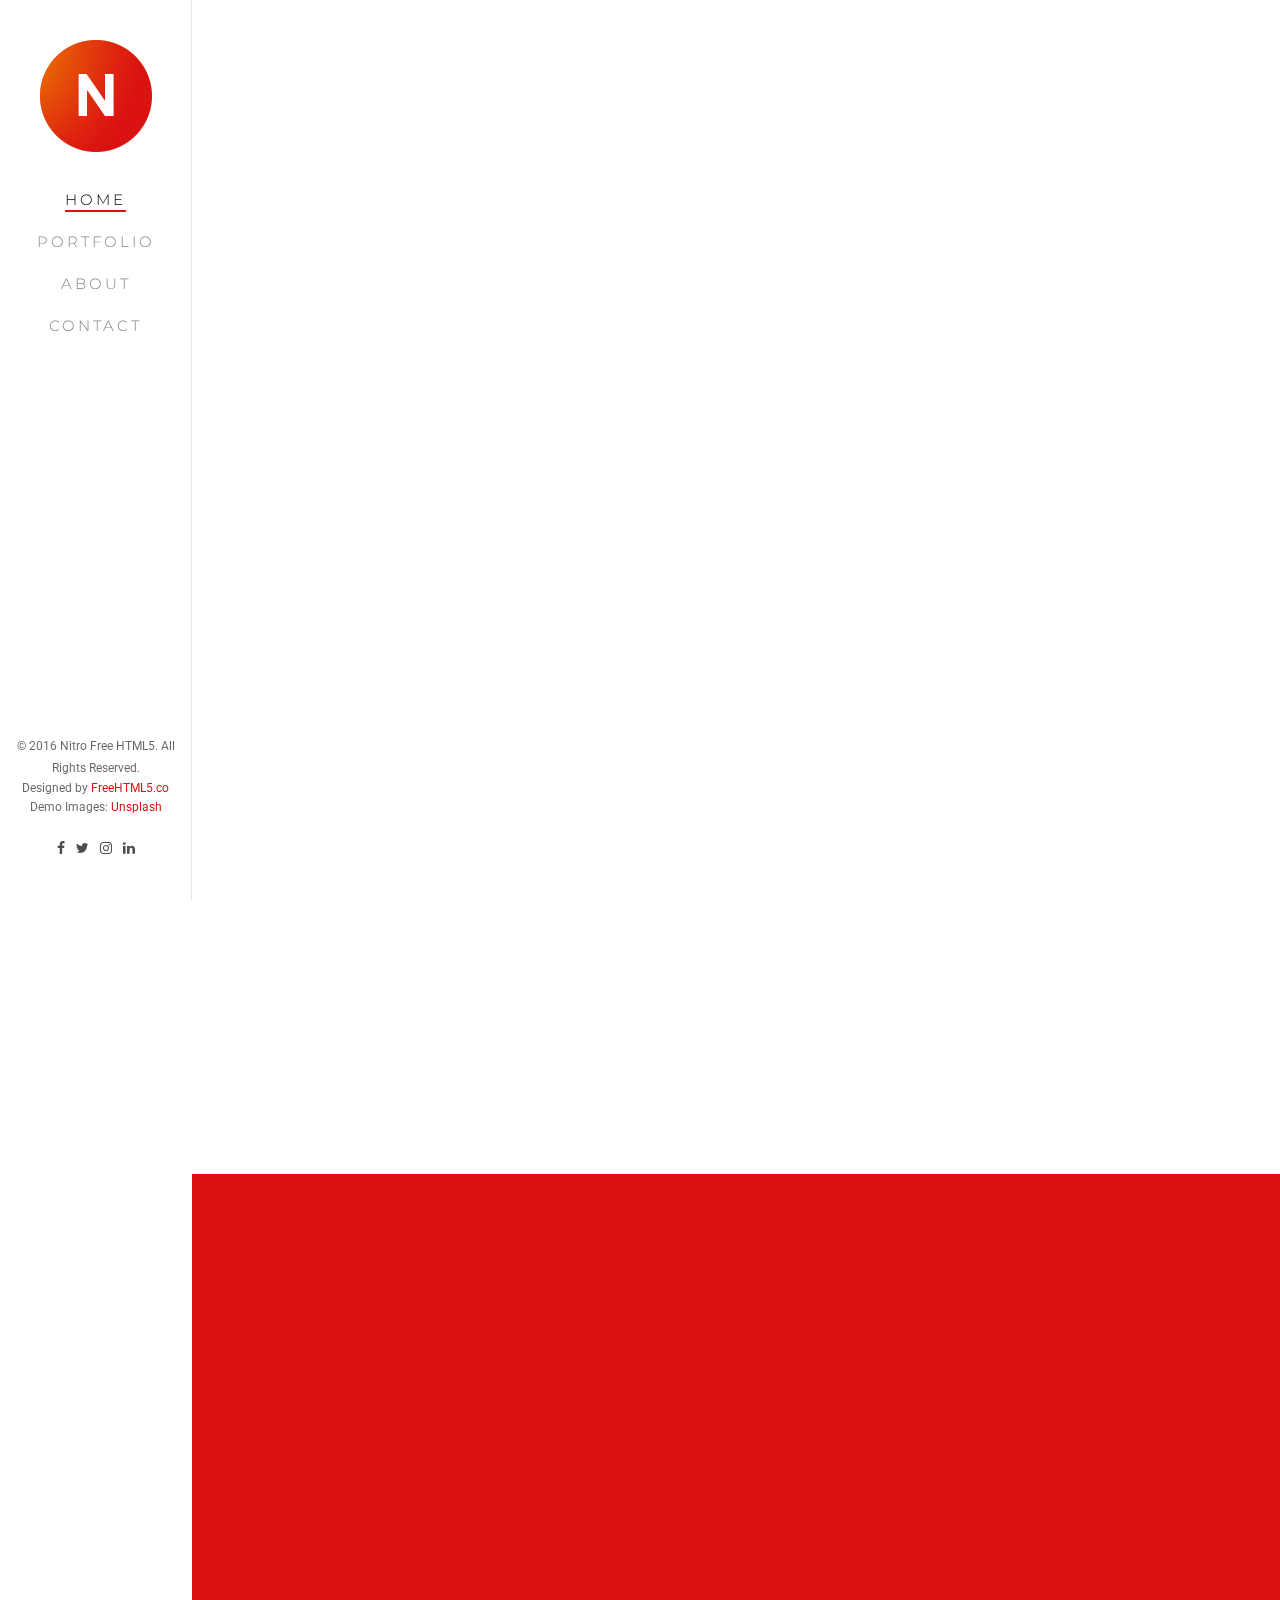
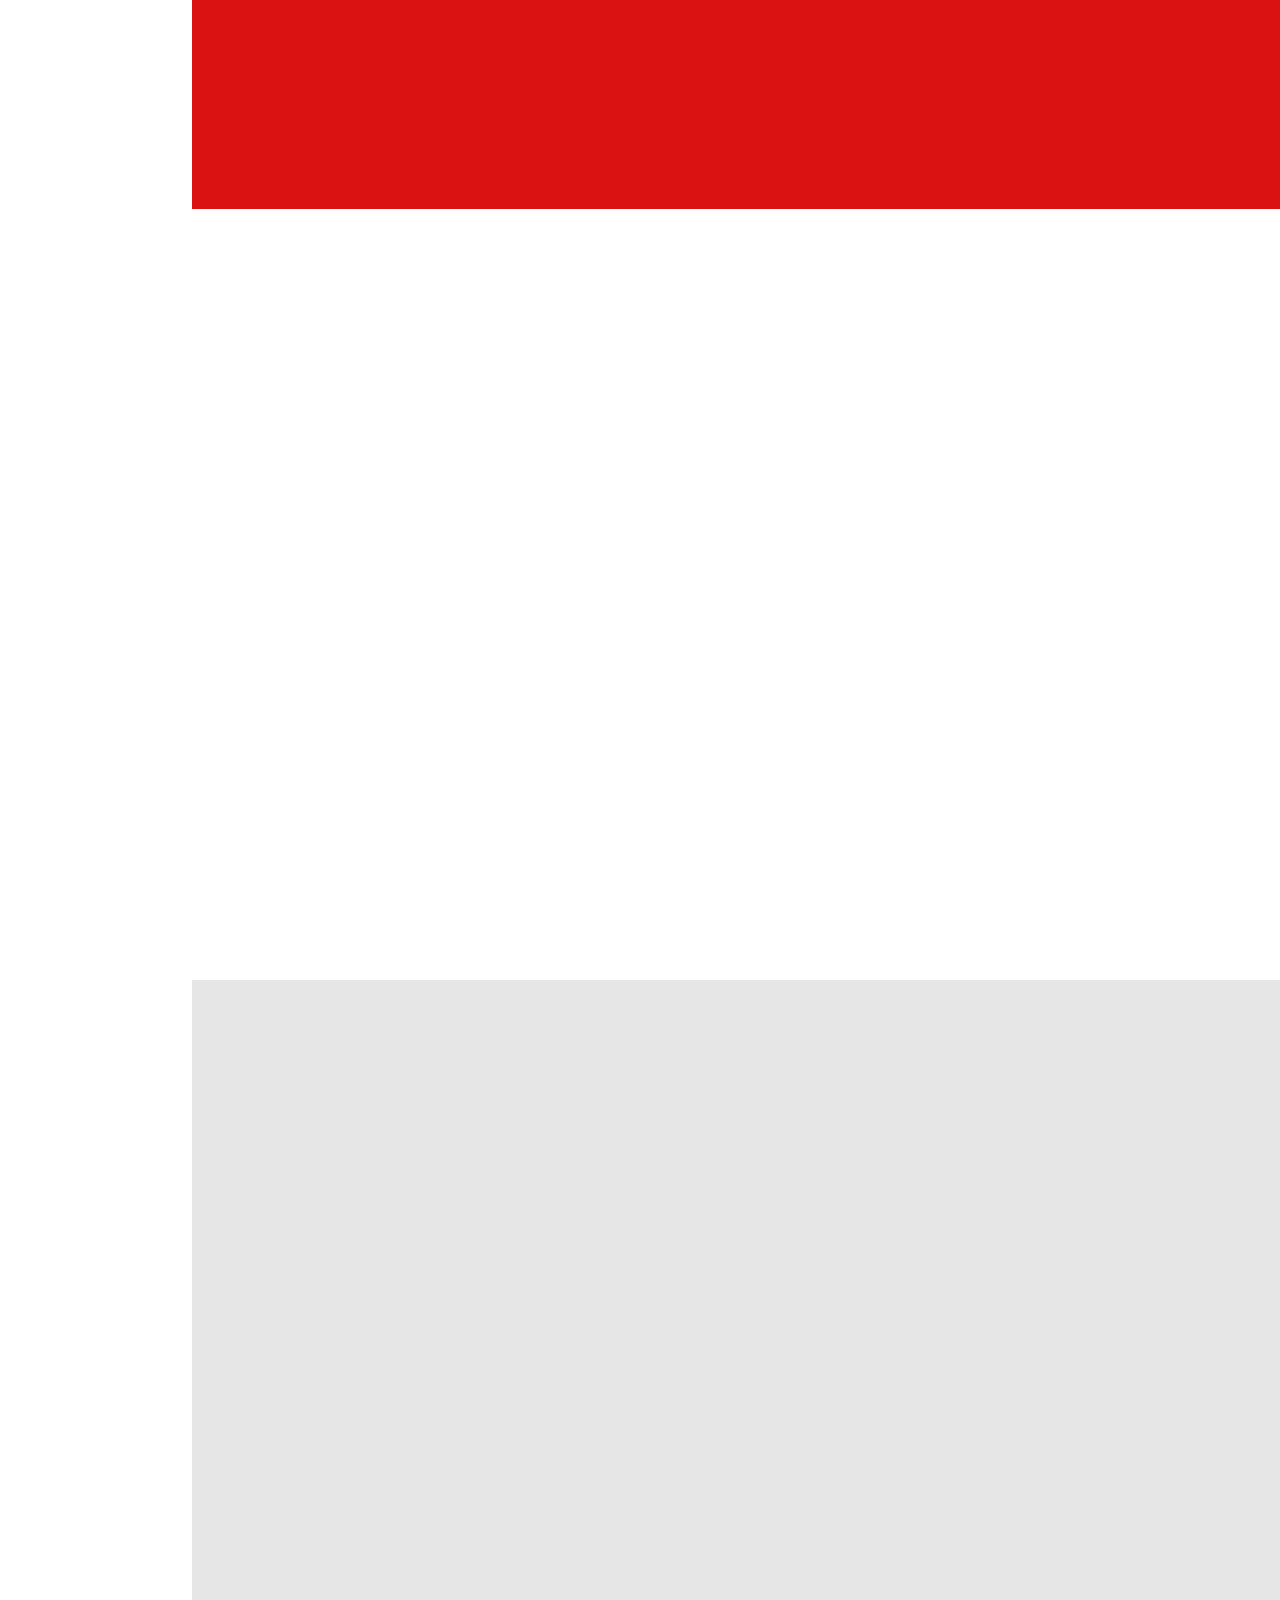
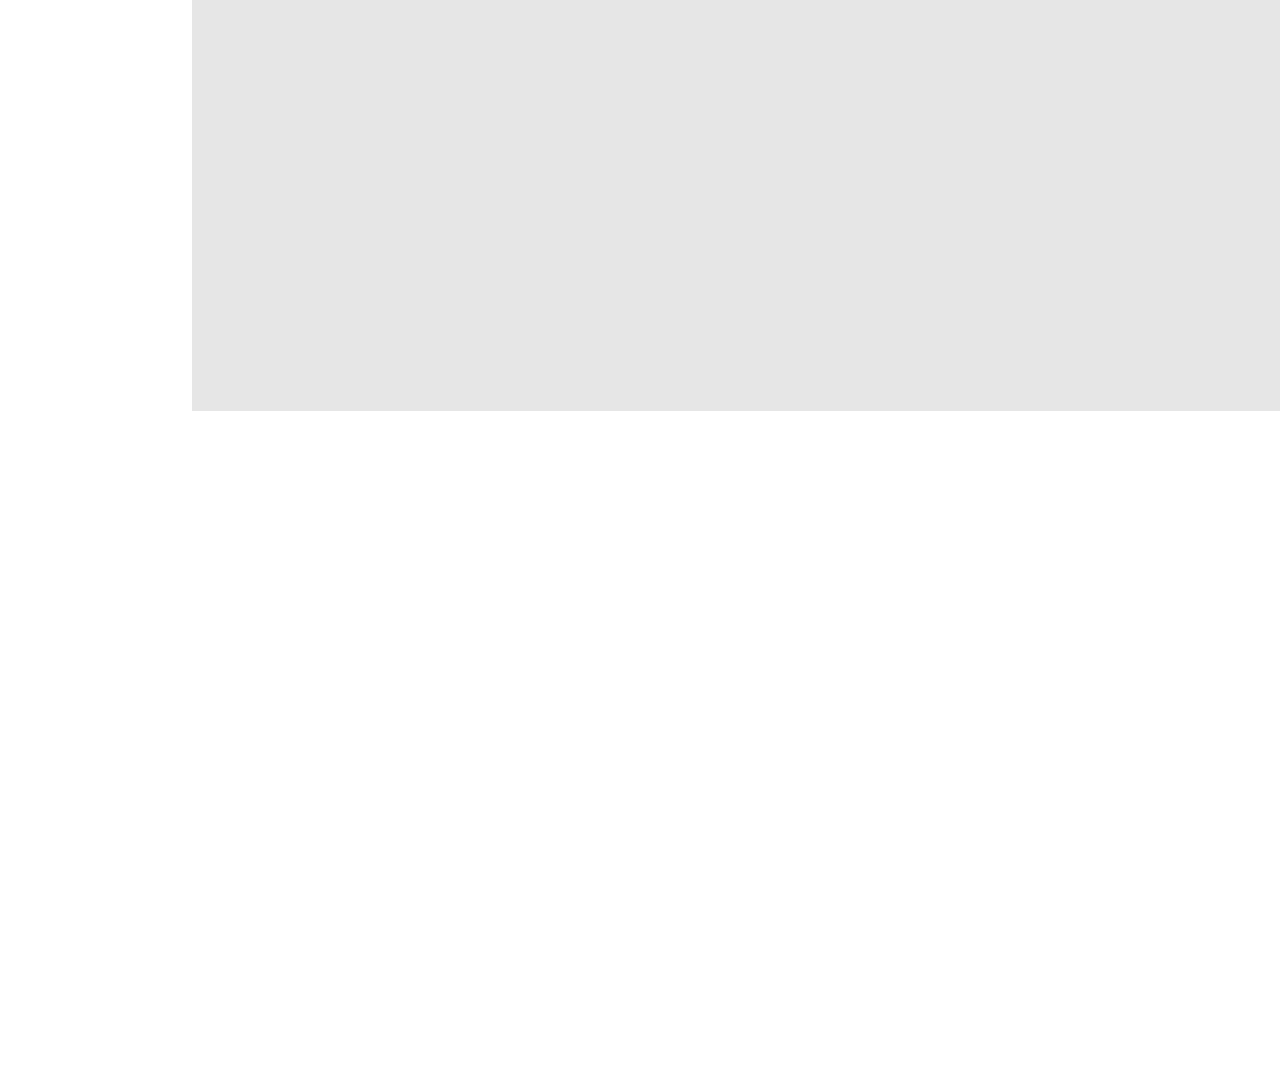
==== index.html @ e1c0b654 "new template" ====
<!DOCTYPE html>
<!--[if lt IE 7]>      <html class="no-js lt-ie9 lt-ie8 lt-ie7"> <![endif]-->
<!--[if IE 7]>         <html class="no-js lt-ie9 lt-ie8"> <![endif]-->
<!--[if IE 8]>         <html class="no-js lt-ie9"> <![endif]-->
<!--[if gt IE 8]><!--> <html class="no-js"> <!--<![endif]-->
	<head>
	<meta charset="utf-8">
	<meta http-equiv="X-UA-Compatible" content="IE=edge">
	<title>Nitro &mdash; Free HTML5 Bootstrap Website Template by FreeHTML5.co</title>
	<meta name="viewport" content="width=device-width, initial-scale=1">
	<meta name="description" content="Free HTML5 Website Template by FreeHTML5.co" />
	<meta name="keywords" content="free html5, free template, free bootstrap, free website template, html5, css3, mobile first, responsive" />
	<meta name="author" content="FreeHTML5.co" />

  <!-- 
	//////////////////////////////////////////////////////

	FREE HTML5 TEMPLATE 
	DESIGNED & DEVELOPED by FreeHTML5.co
		
	Website: 		http://freehtml5.co/
	Email: 			info@freehtml5.co
	Twitter: 		http://twitter.com/fh5co
	Facebook: 		https://www.facebook.com/fh5co

	//////////////////////////////////////////////////////
	 -->

  	<!-- Facebook and Twitter integration -->
	<meta property="og:title" content=""/>
	<meta property="og:image" content=""/>
	<meta property="og:url" content=""/>
	<meta property="og:site_name" content=""/>
	<meta property="og:description" content=""/>
	<meta name="twitter:title" content="" />
	<meta name="twitter:image" content="" />
	<meta name="twitter:url" content="" />
	<meta name="twitter:card" content="" />

	<!-- Place favicon.ico and apple-touch-icon.png in the root directory -->
	<link rel="shortcut icon" href="favicon.ico">

	<link href='https://fonts.googleapis.com/css?family=Roboto:400,300,600,400italic,700' rel='stylesheet' type='text/css'>
	<link href='https://fonts.googleapis.com/css?family=Montserrat:400,700' rel='stylesheet' type='text/css'>
	
	<!-- Animate.css -->
	<link rel="stylesheet" href="css/animate.css">
	<!-- Icomoon Icon Fonts-->
	<link rel="stylesheet" href="css/icomoon.css">
	<!-- Bootstrap  -->
	<link rel="stylesheet" href="css/bootstrap.css">
	<!-- Owl Carousel -->
	<link rel="stylesheet" href="css/owl.carousel.min.css">
	<link rel="stylesheet" href="css/owl.theme.default.min.css">
	<!-- Theme style  -->
	<link rel="stylesheet" href="css/style.css">

	<!-- Modernizr JS -->
	<script src="js/modernizr-2.6.2.min.js"></script>
	<!-- FOR IE9 below -->
	<!--[if lt IE 9]>
	<script src="js/respond.min.js"></script>
	<![endif]-->

	</head>
	<body>
	<div id="fh5co-page">
		<a href="#" class="js-fh5co-nav-toggle fh5co-nav-toggle"><i></i></a>
		<aside id="fh5co-aside" role="complementary" class="border js-fullheight">

			<h1 id="fh5co-logo"><a href="index.html"><img src="images/logo.png" alt="Free HTML5 Bootstrap Website Template"></a></h1>
			<nav id="fh5co-main-menu" role="navigation">
				<ul>
					<li class="fh5co-active"><a href="index.html">Home</a></li>
					<li><a href="portfolio.html">Portfolio</a></li>
					<li><a href="about.html">About</a></li>
					<li><a href="contact.html">Contact</a></li>
				</ul>
			</nav>

			<div class="fh5co-footer">
				<p><small>&copy; 2016 Nitro Free HTML5. All Rights Reserved.</span> <span>Designed by <a href="http://freehtml5.co/" target="_blank">FreeHTML5.co</a> </span> <span>Demo Images: <a href="http://unsplash.com/" target="_blank">Unsplash</a></span></small></p>
				<ul>
					<li><a href="#"><i class="icon-facebook"></i></a></li>
					<li><a href="#"><i class="icon-twitter"></i></a></li>
					<li><a href="#"><i class="icon-instagram"></i></a></li>
					<li><a href="#"><i class="icon-linkedin"></i></a></li>
				</ul>
			</div>

		</aside>

		<div id="fh5co-main">

			<div class="fh5co-narrow-content">
				<h2 class="fh5co-heading animate-box" data-animate-effect="fadeInLeft">We Love To Design <span>See Our Portfolio</span></h2>
				<div class="row animate-box" data-animate-effect="fadeInLeft">
					<div class="col-md-4 col-sm-6 col-xs-6 col-xxs-12 work-item">
						<a href="work.html">
							<img src="images/work_1.jpg" alt="Free HTML5 Website Template by FreeHTML5.co" class="img-responsive">
							<h3 class="fh5co-work-title">Work Title Here</h3>
							<p>Illustration, Branding</p>
						</a>
					</div>
					<div class="col-md-4 col-sm-6 col-xs-6 col-xxs-12 work-item">
						<a href="work.html">
							<img src="images/work_2.jpg" alt="Free HTML5 Website Template by FreeHTML5.co" class="img-responsive">
							<h3 class="fh5co-work-title">Work Title Here</h3>
							<p>Web, Packaging</p>
						</a>
					</div>
					<div class="clearfix visible-sm-block"></div>
					<div class="col-md-4 col-sm-6 col-xs-6 col-xxs-12 work-item">
						<a href="work.html">
							<img src="images/work_3.jpg" alt="Free HTML5 Website Template by FreeHTML5.co" class="img-responsive">
							<h3 class="fh5co-work-title">Work Title Here</h3>
							<p>Branding, Web</p>
						</a>
					</div>
					<div class="clearfix visible-md-block"></div>
					<div class="col-md-4 col-sm-6 col-xs-6 col-xxs-12 work-item">
						<a href="work.html">
							<img src="images/work_4.jpg" alt="Free HTML5 Website Template by FreeHTML5.co" class="img-responsive">
							<h3 class="fh5co-work-title">Work Title Here</h3>
							<p>Logo, Branding, Web</p>
						</a>
					</div>
					<div class="clearfix visible-sm-block"></div>
					<div class="col-md-4 col-sm-6 col-xs-6 col-xxs-12 work-item">
						<a href="work.html">
							<img src="images/work_5.jpg" alt="Free HTML5 Website Template by FreeHTML5.co" class="img-responsive">
							<h3 class="fh5co-work-title">Work Title Here</h3>
							<p>Web, Packaging, Branding</p>
						</a>
					</div>
					<div class="col-md-4 col-sm-6 col-xs-6 col-xxs-12 work-item">
						<a href="work.html">
							<img src="images/work_6.jpg" alt="Free HTML5 Website Template by FreeHTML5.co" class="img-responsive">
							<h3 class="fh5co-work-title">Work Title Here</h3>
							<p>Branding</p>
						</a>
					</div>
					<div class="clearfix visible-md-block visible-sm-block"></div>

					<div class="col-md-4 col-sm-6 col-xs-6 col-xxs-12 work-item">
						<a href="work.html">
							<img src="images/work_7.jpg" alt="Free HTML5 Website Template by FreeHTML5.co" class="img-responsive">
							<h3 class="fh5co-work-title">Work Title Here</h3>
							<p>Web, Illustration</p>
						</a>
					</div>
					<div class="col-md-4 col-sm-6 col-xs-6 col-xxs-12 work-item">
						<a href="work.html">
							<img src="images/work_8.jpg" alt="Free HTML5 Website Template by FreeHTML5.co" class="img-responsive">
							<h3 class="fh5co-work-title">Work Title Here</h3>
							<p>Branding, Web</p>
						</a>
					</div>
					<div class="clearfix visible-sm-block"></div>
					<div class="col-md-4 col-sm-6 col-xs-6 col-xxs-12 work-item">
						<a href="work.html">
							<img src="images/work_1.jpg" alt="Free HTML5 Website Template by FreeHTML5.co" class="img-responsive">
							<h3 class="fh5co-work-title">Work Title Here</h3>
							<p>Illustration, Branding</p>
						</a>
					</div>
					<div class="clearfix visible-md-block"></div>
					
				</div>
			</div>
			
			
			<div class="fh5co-testimonial" >
				<div class="fh5co-narrow-content">
					<div class="owl-carousel-fullwidth animate-box" data-animate-effect="fadeInLeft">
		            <div class="item">
		            	<figure>
		            		<img src="images/testimonial_person2.jpg" alt="Free HTML5 Bootstrap Template">
		            	</figure>
		              	<p class="text-center quote">&ldquo;Design must be functional and functionality must be translated into visual aesthetics, without any reliance on gimmicks that have to be explained. &rdquo; <cite class="author">&mdash; Ferdinand A. Porsche</cite></p>
		            </div>
		            <div class="item">
		            	<figure>
		            		<img src="images/testimonial_person3.jpg" alt="Free HTML5 Bootstrap Template">
		            	</figure>
		              	<p class="text-center quote">&ldquo;Creativity is just connecting things. When you ask creative people how they did something, they feel a little guilty because they didn’t really do it, they just saw something. It seemed obvious to them after a while. &rdquo;<cite class="author">&mdash; Steve Jobs</cite></p>
		            </div>
		            <div class="item">
		            	<figure>
		            		<img src="images/testimonial_person4.jpg" alt="Free HTML5 Bootstrap Template">
		            	</figure>
		              	<p class="text-center quote">&ldquo;I think design would be better if designers were much more skeptical about its applications. If you believe in the potency of your craft, where you choose to dole it out is not something to take lightly. &rdquo;<cite class="author">&mdash; Frank Chimero</cite></p>
		            </div>
		          </div>
				</div>
			</div>


			<div class="fh5co-narrow-content">
				<h2 class="fh5co-heading animate-box" data-animate-effect="fadeInLeft">This Is What <span>We Love To Do</span></h2>
				<div class="row">
					<div class="col-md-6">
						<div class="fh5co-feature animate-box" data-animate-effect="fadeInLeft">
							<div class="fh5co-icon">
								<i class="icon-strategy"></i>
							</div>
							<div class="fh5co-text">
								<h3>Strategy</h3>
								<p>Far far away, behind the word mountains, far from the countries Vokalia and Consonantia, there live the blind texts. </p>
							</div>
						</div>
					</div>
					<div class="col-md-6">
						<div class="fh5co-feature animate-box" data-animate-effect="fadeInLeft">
							<div class="fh5co-icon">
								<i class="icon-telescope"></i>
							</div>
							<div class="fh5co-text">
								<h3>Explore</h3>
								<p>Far far away, behind the word mountains, far from the countries Vokalia and Consonantia, there live the blind texts. </p>
							</div>
						</div>
					</div>

					<div class="col-md-6">
						<div class="fh5co-feature animate-box" data-animate-effect="fadeInLeft">
							<div class="fh5co-icon">
								<i class="icon-circle-compass"></i>
							</div>
							<div class="fh5co-text">
								<h3>Direction</h3>
								<p>Far far away, behind the word mountains, far from the countries Vokalia and Consonantia, there live the blind texts. </p>
							</div>
						</div>
					</div>
					<div class="col-md-6">
						<div class="fh5co-feature animate-box" data-animate-effect="fadeInLeft">
							<div class="fh5co-icon">
								<i class="icon-tools-2"></i>
							</div>
							<div class="fh5co-text">
								<h3>Expertise</h3>
								<p>Far far away, behind the word mountains, far from the countries Vokalia and Consonantia, there live the blind texts. </p>
							</div>
						</div>
					</div>

				</div>
			</div>

			<div class="fh5co-counters" style="background-image: url(images/hero.jpg);" data-stellar-background-ratio="0.5" id="counter-animate">
				<div class="fh5co-narrow-content animate-box">
					<div class="row" >
						<div class="col-md-4 text-center">
							<span class="fh5co-counter js-counter" data-from="0" data-to="67" data-speed="5000" data-refresh-interval="50"></span>
							<span class="fh5co-counter-label">Clients Worked With</span>
						</div>
						<div class="col-md-4 text-center">
							<span class="fh5co-counter js-counter" data-from="0" data-to="130" data-speed="5000" data-refresh-interval="50"></span>
							<span class="fh5co-counter-label">Completed Projects</span>
						</div>
						<div class="col-md-4 text-center">
							<span class="fh5co-counter js-counter" data-from="0" data-to="27232" data-speed="5000" data-refresh-interval="50"></span>
							<span class="fh5co-counter-label">Line of Codes</span>
						</div>
					</div>
				</div>
			</div>
		
			<div class="fh5co-cards">
				<div class="fh5co-narrow-content">
					<h2 class="fh5co-heading animate-box" data-animate-effect="fadeInLeft">Press Release</h2>

					<div class="fh5co-flex-wrap">
						<div class="fh5co-card animate-box" data-animate-effect="fadeInLeft">
							<h5>Expertise</h5>
							<p>Far far away, behind the word mountains, far from the countries Vokalia and Consonantia, there live the blind texts. Separated they live in Bookmarksgrove right at the coast of the Semantics, a large language ocean. A small river named Duden flows by their place and supplies it with the necessary regelialia.</p>
							<p><a href="#" class="btn btn-md btn-primary">Learn More</a></p>
						</div>
						<div class="fh5co-card animate-box" data-animate-effect="fadeInLeft">
							<h5>Explore</h5>
							<p>Even the all-powerful Pointing has no control about the blind texts it is an almost unorthographic life One day however a small line of blind text by the name of Lorem Ipsum decided to leave for the far World of Grammar. The Big Oxmox advised her not to do so, because there were thousands of bad Commas.</p>
							<p><a href="#" class="btn btn-md btn-primary">Learn More</a></p>
						</div>

					</div>	
					
				</div>
			</div>

			<div class="fh5co-narrow-content">
				<div class="row">
					<div class="col-md-4 animate-box" data-animate-effect="fadeInLeft">
						<h1 class="fh5co-heading-colored">We Design Beautiful &amp; Functional Website</h1>
					</div>
				</div>
				<div class="row">
					<div class="col-md-4 animate-box" data-animate-effect="fadeInLeft">
						<p class="fh5co-lead">Separated they live in Bookmarksgrove right at the coast of the Semantics, a large language ocean.</p>
						<p><a href="#" class="btn btn-primary btn-outline">Learn More</a></p>
					</div>
					<div class="col-md-7 col-md-push-1">
						<div class="row">
							<div class="col-md-6 animate-box" data-animate-effect="fadeInLeft">
								<p>Even the all-powerful Pointing has no control about the blind texts it is an almost unorthographic life One day however a small line of blind text by the name of Lorem Ipsum decided to leave for the far World of Grammar.</p>
							</div>
							<div class="col-md-6 animate-box" data-animate-effect="fadeInLeft">
								<p>Even the all-powerful Pointing has no control about the blind texts it is an almost unorthographic life One day however a small line of blind text by the name of Lorem Ipsum decided to leave for the far World of Grammar.</p>
							</div>
						</div>
					</div>
				</div>
			</div>

		</div>
	</div>

	<!-- jQuery -->
	<script src="js/jquery.min.js"></script>
	<!-- jQuery Easing -->
	<script src="js/jquery.easing.1.3.js"></script>
	<!-- Bootstrap -->
	<script src="js/bootstrap.min.js"></script>
	<!-- Carousel -->
	<script src="js/owl.carousel.min.js"></script>
	<!-- Stellar -->
	<script src="js/jquery.stellar.min.js"></script>
	<!-- Waypoints -->
	<script src="js/jquery.waypoints.min.js"></script>
	<!-- Counters -->
	<script src="js/jquery.countTo.js"></script>
	
	
	<!-- MAIN JS -->
	<script src="js/main.js"></script>

	</body>
</html>
---- css/icomoon.css ----
@font-face {
    font-family: 'icomoon';
    src:    url('../fonts/icomoon/icomoon.eot?195opb');
    src:    url('../fonts/icomoon/icomoon.eot?195opb#iefix') format('embedded-opentype'),
        url('../fonts/icomoon/icomoon.ttf?195opb') format('truetype'),
        url('../fonts/icomoon/icomoon.woff?195opb') format('woff'),
        url('../fonts/icomoon/icomoon.svg?195opb#icomoon') format('svg');
    font-weight: normal;
    font-style: normal;
}

[class^="icon-"], [class*=" icon-"] {
    /* use !important to prevent issues with browser extensions that change fonts */
    font-family: 'icomoon' !important;
    speak: none;
    font-style: normal;
    font-weight: normal;
    font-variant: normal;
    text-transform: none;
    line-height: 1;

    /* Better Font Rendering =========== */
    -webkit-font-smoothing: antialiased;
    -moz-osx-font-smoothing: grayscale;
}

.icon-glass:before {
    content: "\f000";
}
.icon-music:before {
    content: "\f001";
}
.icon-search:before {
    content: "\f002";
}
.icon-envelope-o:before {
    content: "\f003";
}
.icon-heart:before {
    content: "\f004";
}
.icon-star:before {
    content: "\f005";
}
.icon-star-o:before {
    content: "\f006";
}
.icon-user:before {
    content: "\f007";
}
.icon-film:before {
    content: "\f008";
}
.icon-th-large:before {
    content: "\f009";
}
.icon-th:before {
    content: "\f00a";
}
.icon-th-list:before {
    content: "\f00b";
}
.icon-check:before {
    content: "\f00c";
}
.icon-close:before {
    content: "\f00d";
}
.icon-remove:before {
    content: "\f00d";
}
.icon-times:before {
    content: "\f00d";
}
.icon-search-plus:before {
    content: "\f00e";
}
.icon-search-minus:before {
    content: "\f010";
}
.icon-power-off:before {
    content: "\f011";
}
.icon-signal:before {
    content: "\f012";
}
.icon-cog:before {
    content: "\f013";
}
.icon-gear:before {
    content: "\f013";
}
.icon-trash-o:before {
    content: "\f014";
}
.icon-home:before {
    content: "\f015";
}
.icon-file-o:before {
    content: "\f016";
}
.icon-clock-o:before {
    content: "\f017";
}
.icon-road:before {
    content: "\f018";
}
.icon-download:before {
    content: "\f019";
}
.icon-arrow-circle-o-down:before {
    content: "\f01a";
}
.icon-arrow-circle-o-up:before {
    content: "\f01b";
}
.icon-inbox:before {
    content: "\f01c";
}
.icon-play-circle-o:before {
    content: "\f01d";
}
.icon-repeat:before {
    content: "\f01e";
}
.icon-rotate-right:before {
    content: "\f01e";
}
.icon-refresh:before {
    content: "\f021";
}
.icon-list-alt:before {
    content: "\f022";
}
.icon-lock:before {
    content: "\f023";
}
.icon-flag:before {
    content: "\f024";
}
.icon-headphones:before {
    content: "\f025";
}
.icon-volume-off:before {
    content: "\f026";
}
.icon-volume-down:before {
    content: "\f027";
}
.icon-volume-up:before {
    content: "\f028";
}
.icon-qrcode:before {
    content: "\f029";
}
.icon-barcode:before {
    content: "\f02a";
}
.icon-tag:before {
    content: "\f02b";
}
.icon-tags:before {
    content: "\f02c";
}
.icon-book:before {
    content: "\f02d";
}
.icon-bookmark:before {
    content: "\f02e";
}
.icon-print:before {
    content: "\f02f";
}
.icon-camera:before {
    content: "\f030";
}
.icon-font:before {
    content: "\f031";
}
.icon-bold:before {
    content: "\f032";
}
.icon-italic:before {
    content: "\f033";
}
.icon-text-height:before {
    content: "\f034";
}
.icon-text-width:before {
    content: "\f035";
}
.icon-align-left:before {
    content: "\f036";
}
.icon-align-center:before {
    content: "\f037";
}
.icon-align-right:before {
    content: "\f038";
}
.icon-align-justify:before {
    content: "\f039";
}
.icon-list:before {
    content: "\f03a";
}
.icon-dedent:before {
    content: "\f03b";
}
.icon-outdent:before {
    content: "\f03b";
}
.icon-indent:before {
    content: "\f03c";
}
.icon-video-camera:before {
    content: "\f03d";
}
.icon-image:before {
    content: "\f03e";
}
.icon-photo:before {
    content: "\f03e";
}
.icon-picture-o:before {
    content: "\f03e";
}
.icon-pencil:before {
    content: "\f040";
}
.icon-map-marker:before {
    content: "\f041";
}
.icon-adjust:before {
    content: "\f042";
}
.icon-tint:before {
    content: "\f043";
}
.icon-edit:before {
    content: "\f044";
}
.icon-pencil-square-o:before {
    content: "\f044";
}
.icon-share-square-o:before {
    content: "\f045";
}
.icon-check-square-o:before {
    content: "\f046";
}
.icon-arrows:before {
    content: "\f047";
}
.icon-step-backward:before {
    content: "\f048";
}
.icon-fast-backward:before {
    content: "\f049";
}
.icon-backward:before {
    content: "\f04a";
}
.icon-play:before {
    content: "\f04b";
}
.icon-pause:before {
    content: "\f04c";
}
.icon-stop:before {
    content: "\f04d";
}
.icon-forward:before {
    content: "\f04e";
}
.icon-fast-forward:before {
    content: "\f050";
}
.icon-step-forward:before {
    content: "\f051";
}
.icon-eject:before {
    content: "\f052";
}
.icon-chevron-left:before {
    content: "\f053";
}
.icon-chevron-right:before {
    content: "\f054";
}
.icon-plus-circle:before {
    content: "\f055";
}
.icon-minus-circle:before {
    content: "\f056";
}
.icon-times-circle:before {
    content: "\f057";
}
.icon-check-circle:before {
    content: "\f058";
}
.icon-question-circle:before {
    content: "\f059";
}
.icon-info-circle:before {
    content: "\f05a";
}
.icon-crosshairs:before {
    content: "\f05b";
}
.icon-times-circle-o:before {
    content: "\f05c";
}
.icon-check-circle-o:before {
    content: "\f05d";
}
.icon-ban:before {
    content: "\f05e";
}
.icon-arrow-left:before {
    content: "\f060";
}
.icon-arrow-right:before {
    content: "\f061";
}
.icon-arrow-up:before {
    content: "\f062";
}
.icon-arrow-down:before {
    content: "\f063";
}
.icon-mail-forward:before {
    content: "\f064";
}
.icon-share:before {
    content: "\f064";
}
.icon-expand:before {
    content: "\f065";
}
.icon-compress:before {
    content: "\f066";
}
.icon-plus:before {
    content: "\f067";
}
.icon-minus:before {
    content: "\f068";
}
.icon-asterisk:before {
    content: "\f069";
}
.icon-exclamation-circle:before {
    content: "\f06a";
}
.icon-gift:before {
    content: "\f06b";
}
.icon-leaf:before {
    content: "\f06c";
}
.icon-fire:before {
    content: "\f06d";
}
.icon-eye:before {
    content: "\f06e";
}
.icon-eye-slash:before {
    content: "\f070";
}
.icon-exclamation-triangle:before {
    content: "\f071";
}
.icon-warning:before {
    content: "\f071";
}
.icon-plane:before {
    content: "\f072";
}
.icon-calendar:before {
    content: "\f073";
}
.icon-random:before {
    content: "\f074";
}
.icon-comment:before {
    content: "\f075";
}
.icon-magnet:before {
    content: "\f076";
}
.icon-chevron-up:before {
    content: "\f077";
}
.icon-chevron-down:before {
    content: "\f078";
}
.icon-retweet:before {
    content: "\f079";
}
.icon-shopping-cart:before {
    content: "\f07a";
}
.icon-folder:before {
    content: "\f07b";
}
.icon-folder-open:before {
    content: "\f07c";
}
.icon-arrows-v:before {
    content: "\f07d";
}
.icon-arrows-h:before {
    content: "\f07e";
}
.icon-bar-chart:before {
    content: "\f080";
}
.icon-bar-chart-o:before {
    content: "\f080";
}
.icon-twitter-square:before {
    content: "\f081";
}
.icon-facebook-square:before {
    content: "\f082";
}
.icon-camera-retro:before {
    content: "\f083";
}
.icon-key:before {
    content: "\f084";
}
.icon-cogs:before {
    content: "\f085";
}
.icon-gears:before {
    content: "\f085";
}
.icon-comments:before {
    content: "\f086";
}
.icon-thumbs-o-up:before {
    content: "\f087";
}
.icon-thumbs-o-down:before {
    content: "\f088";
}
.icon-star-half:before {
    content: "\f089";
}
.icon-heart-o:before {
    content: "\f08a";
}
.icon-sign-out:before {
    content: "\f08b";
}
.icon-linkedin-square:before {
    content: "\f08c";
}
.icon-thumb-tack:before {
    content: "\f08d";
}
.icon-external-link:before {
    content: "\f08e";
}
.icon-sign-in:before {
    content: "\f090";
}
.icon-trophy:before {
    content: "\f091";
}
.icon-github-square:before {
    content: "\f092";
}
.icon-upload:before {
    content: "\f093";
}
.icon-lemon-o:before {
    content: "\f094";
}
.icon-phone:before {
    content: "\f095";
}
.icon-square-o:before {
    content: "\f096";
}
.icon-bookmark-o:before {
    content: "\f097";
}
.icon-phone-square:before {
    content: "\f098";
}
.icon-twitter:before {
    content: "\f099";
}
.icon-facebook:before {
    content: "\f09a";
}
.icon-facebook-f:before {
    content: "\f09a";
}
.icon-github:before {
    content: "\f09b";
}
.icon-unlock:before {
    content: "\f09c";
}
.icon-credit-card:before {
    content: "\f09d";
}
.icon-feed:before {
    content: "\f09e";
}
.icon-rss:before {
    content: "\f09e";
}
.icon-hdd-o:before {
    content: "\f0a0";
}
.icon-bullhorn:before {
    content: "\f0a1";
}
.icon-bell-o:before {
    content: "\f0a2";
}
.icon-certificate:before {
    content: "\f0a3";
}
.icon-hand-o-right:before {
    content: "\f0a4";
}
.icon-hand-o-left:before {
    content: "\f0a5";
}
.icon-hand-o-up:before {
    content: "\f0a6";
}
.icon-hand-o-down:before {
    content: "\f0a7";
}
.icon-arrow-circle-left:before {
    content: "\f0a8";
}
.icon-arrow-circle-right:before {
    content: "\f0a9";
}
.icon-arrow-circle-up:before {
    content: "\f0aa";
}
.icon-arrow-circle-down:before {
    content: "\f0ab";
}
.icon-globe:before {
    content: "\f0ac";
}
.icon-wrench:before {
    content: "\f0ad";
}
.icon-tasks:before {
    content: "\f0ae";
}
.icon-filter:before {
    content: "\f0b0";
}
.icon-briefcase:before {
    content: "\f0b1";
}
.icon-arrows-alt:before {
    content: "\f0b2";
}
.icon-group:before {
    content: "\f0c0";
}
.icon-users:before {
    content: "\f0c0";
}
.icon-chain:before {
    content: "\f0c1";
}
.icon-link:before {
    content: "\f0c1";
}
.icon-cloud:before {
    content: "\f0c2";
}
.icon-flask:before {
    content: "\f0c3";
}
.icon-cut:before {
    content: "\f0c4";
}
.icon-scissors:before {
    content: "\f0c4";
}
.icon-copy:before {
    content: "\f0c5";
}
.icon-files-o:before {
    content: "\f0c5";
}
.icon-paperclip:before {
    content: "\f0c6";
}
.icon-floppy-o:before {
    content: "\f0c7";
}
.icon-save:before {
    content: "\f0c7";
}
.icon-square:before {
    content: "\f0c8";
}
.icon-bars:before {
    content: "\f0c9";
}
.icon-navicon:before {
    content: "\f0c9";
}
.icon-reorder:before {
    content: "\f0c9";
}
.icon-list-ul:before {
    content: "\f0ca";
}
.icon-list-ol:before {
    content: "\f0cb";
}
.icon-strikethrough:before {
    content: "\f0cc";
}
.icon-underline:before {
    content: "\f0cd";
}
.icon-table:before {
    content: "\f0ce";
}
.icon-magic:before {
    content: "\f0d0";
}
.icon-truck:before {
    content: "\f0d1";
}
.icon-pinterest:before {
    content: "\f0d2";
}
.icon-pinterest-square:before {
    content: "\f0d3";
}
.icon-google-plus-square:before {
    content: "\f0d4";
}
.icon-google-plus:before {
    content: "\f0d5";
}
.icon-money:before {
    content: "\f0d6";
}
.icon-caret-down:before {
    content: "\f0d7";
}
.icon-caret-up:before {
    content: "\f0d8";
}
.icon-caret-left:before {
    content: "\f0d9";
}
.icon-caret-right:before {
    content: "\f0da";
}
.icon-columns:before {
    content: "\f0db";
}
.icon-sort:before {
    content: "\f0dc";
}
.icon-unsorted:before {
    content: "\f0dc";
}
.icon-sort-desc:before {
    content: "\f0dd";
}
.icon-sort-down:before {
    content: "\f0dd";
}
.icon-sort-asc:before {
    content: "\f0de";
}
.icon-sort-up:before {
    content: "\f0de";
}
.icon-envelope:before {
    content: "\f0e0";
}
.icon-linkedin:before {
    content: "\f0e1";
}
.icon-rotate-left:before {
    content: "\f0e2";
}
.icon-undo:before {
    content: "\f0e2";
}
.icon-gavel:before {
    content: "\f0e3";
}
.icon-legal:before {
    content: "\f0e3";
}
.icon-dashboard:before {
    content: "\f0e4";
}
.icon-tachometer:before {
    content: "\f0e4";
}
.icon-comment-o:before {
    content: "\f0e5";
}
.icon-comments-o:before {
    content: "\f0e6";
}
.icon-bolt:before {
    content: "\f0e7";
}
.icon-flash:before {
    content: "\f0e7";
}
.icon-sitemap:before {
    content: "\f0e8";
}
.icon-umbrella:before {
    content: "\f0e9";
}
.icon-clipboard:before {
    content: "\f0ea";
}
.icon-paste:before {
    content: "\f0ea";
}
.icon-lightbulb-o:before {
    content: "\f0eb";
}
.icon-exchange:before {
    content: "\f0ec";
}
.icon-cloud-download:before {
    content: "\f0ed";
}
.icon-cloud-upload:before {
    content: "\f0ee";
}
.icon-user-md:before {
    content: "\f0f0";
}
.icon-stethoscope:before {
    content: "\f0f1";
}
.icon-suitcase:before {
    content: "\f0f2";
}
.icon-bell:before {
    content: "\f0f3";
}
.icon-coffee:before {
    content: "\f0f4";
}
.icon-cutlery:before {
    content: "\f0f5";
}
.icon-file-text-o:before {
    content: "\f0f6";
}
.icon-building-o:before {
    content: "\f0f7";
}
.icon-hospital-o:before {
    content: "\f0f8";
}
.icon-ambulance:before {
    content: "\f0f9";
}
.icon-medkit:before {
    content: "\f0fa";
}
.icon-fighter-jet:before {
    content: "\f0fb";
}
.icon-beer:before {
    content: "\f0fc";
}
.icon-h-square:before {
    content: "\f0fd";
}
.icon-plus-square:before {
    content: "\f0fe";
}
.icon-angle-double-left:before {
    content: "\f100";
}
.icon-angle-double-right:before {
    content: "\f101";
}
.icon-angle-double-up:before {
    content: "\f102";
}
.icon-angle-double-down:before {
    content: "\f103";
}
.icon-angle-left:before {
    content: "\f104";
}
.icon-angle-right:before {
    content: "\f105";
}
.icon-angle-up:before {
    content: "\f106";
}
.icon-angle-down:before {
    content: "\f107";
}
.icon-desktop:before {
    content: "\f108";
}
.icon-laptop:before {
    content: "\f109";
}
.icon-tablet:before {
    content: "\f10a";
}
.icon-mobile:before {
    content: "\f10b";
}
.icon-mobile-phone:before {
    content: "\f10b";
}
.icon-circle-o:before {
    content: "\f10c";
}
.icon-quote-left:before {
    content: "\f10d";
}
.icon-quote-right:before {
    content: "\f10e";
}
.icon-spinner:before {
    content: "\f110";
}
.icon-circle:before {
    content: "\f111";
}
.icon-mail-reply:before {
    content: "\f112";
}
.icon-reply:before {
    content: "\f112";
}
.icon-github-alt:before {
    content: "\f113";
}
.icon-folder-o:before {
    content: "\f114";
}
.icon-folder-open-o:before {
    content: "\f115";
}
.icon-smile-o:before {
    content: "\f118";
}
.icon-frown-o:before {
    content: "\f119";
}
.icon-meh-o:before {
    content: "\f11a";
}
.icon-gamepad:before {
    content: "\f11b";
}
.icon-keyboard-o:before {
    content: "\f11c";
}
.icon-flag-o:before {
    content: "\f11d";
}
.icon-flag-checkered:before {
    content: "\f11e";
}
.icon-terminal:before {
    content: "\f120";
}
.icon-code:before {
    content: "\f121";
}
.icon-mail-reply-all:before {
    content: "\f122";
}
.icon-reply-all:before {
    content: "\f122";
}
.icon-star-half-empty:before {
    content: "\f123";
}
.icon-star-half-full:before {
    content: "\f123";
}
.icon-star-half-o:before {
    content: "\f123";
}
.icon-location-arrow:before {
    content: "\f124";
}
.icon-crop:before {
    content: "\f125";
}
.icon-code-fork:before {
    content: "\f126";
}
.icon-chain-broken:before {
    content: "\f127";
}
.icon-unlink:before {
    content: "\f127";
}
.icon-question:before {
    content: "\f128";
}
.icon-info:before {
    content: "\f129";
}
.icon-exclamation:before {
    content: "\f12a";
}
.icon-superscript:before {
    content: "\f12b";
}
.icon-subscript:before {
    content: "\f12c";
}
.icon-eraser:before {
    content: "\f12d";
}
.icon-puzzle-piece:before {
    content: "\f12e";
}
.icon-microphone:before {
    content: "\f130";
}
.icon-microphone-slash:before {
    content: "\f131";
}
.icon-shield:before {
    content: "\f132";
}
.icon-calendar-o:before {
    content: "\f133";
}
.icon-fire-extinguisher:before {
    content: "\f134";
}
.icon-rocket:before {
    content: "\f135";
}
.icon-maxcdn:before {
    content: "\f136";
}
.icon-chevron-circle-left:before {
    content: "\f137";
}
.icon-chevron-circle-right:before {
    content: "\f138";
}
.icon-chevron-circle-up:before {
    content: "\f139";
}
.icon-chevron-circle-down:before {
    content: "\f13a";
}
.icon-html5:before {
    content: "\f13b";
}
.icon-css3:before {
    content: "\f13c";
}
.icon-anchor:before {
    content: "\f13d";
}
.icon-unlock-alt:before {
    content: "\f13e";
}
.icon-bullseye:before {
    content: "\f140";
}
.icon-ellipsis-h:before {
    content: "\f141";
}
.icon-ellipsis-v:before {
    content: "\f142";
}
.icon-rss-square:before {
    content: "\f143";
}
.icon-play-circle:before {
    content: "\f144";
}
.icon-ticket:before {
    content: "\f145";
}
.icon-minus-square:before {
    content: "\f146";
}
.icon-minus-square-o:before {
    content: "\f147";
}
.icon-level-up:before {
    content: "\f148";
}
.icon-level-down:before {
    content: "\f149";
}
.icon-check-square:before {
    content: "\f14a";
}
.icon-pencil-square:before {
    content: "\f14b";
}
.icon-external-link-square:before {
    content: "\f14c";
}
.icon-share-square:before {
    content: "\f14d";
}
.icon-compass:before {
    content: "\f14e";
}
.icon-caret-square-o-down:before {
    content: "\f150";
}
.icon-toggle-down:before {
    content: "\f150";
}
.icon-caret-square-o-up:before {
    content: "\f151";
}
.icon-toggle-up:before {
    content: "\f151";
}
.icon-caret-square-o-right:before {
    content: "\f152";
}
.icon-toggle-right:before {
    content: "\f152";
}
.icon-eur:before {
    content: "\f153";
}
.icon-euro:before {
    content: "\f153";
}
.icon-gbp:before {
    content: "\f154";
}
.icon-dollar:before {
    content: "\f155";
}
.icon-usd:before {
    content: "\f155";
}
.icon-inr:before {
    content: "\f156";
}
.icon-rupee:before {
    content: "\f156";
}
.icon-cny:before {
    content: "\f157";
}
.icon-jpy:before {
    content: "\f157";
}
.icon-rmb:before {
    content: "\f157";
}
.icon-yen:before {
    content: "\f157";
}
.icon-rouble:before {
    content: "\f158";
}
.icon-rub:before {
    content: "\f158";
}
.icon-ruble:before {
    content: "\f158";
}
.icon-krw:before {
    content: "\f159";
}
.icon-won:before {
    content: "\f159";
}
.icon-bitcoin:before {
    content: "\f15a";
}
.icon-btc:before {
    content: "\f15a";
}
.icon-file:before {
    content: "\f15b";
}
.icon-file-text:before {
    content: "\f15c";
}
.icon-sort-alpha-asc:before {
    content: "\f15d";
}
.icon-sort-alpha-desc:before {
    content: "\f15e";
}
.icon-sort-amount-asc:before {
    content: "\f160";
}
.icon-sort-amount-desc:before {
    content: "\f161";
}
.icon-sort-numeric-asc:before {
    content: "\f162";
}
.icon-sort-numeric-desc:before {
    content: "\f163";
}
.icon-thumbs-up:before {
    content: "\f164";
}
.icon-thumbs-down:before {
    content: "\f165";
}
.icon-youtube-square:before {
    content: "\f166";
}
.icon-youtube:before {
    content: "\f167";
}
.icon-xing:before {
    content: "\f168";
}
.icon-xing-square:before {
    content: "\f169";
}
.icon-youtube-play:before {
    content: "\f16a";
}
.icon-dropbox:before {
    content: "\f16b";
}
.icon-stack-overflow:before {
    content: "\f16c";
}
.icon-instagram:before {
    content: "\f16d";
}
.icon-flickr:before {
    content: "\f16e";
}
.icon-adn:before {
    content: "\f170";
}
.icon-bitbucket:before {
    content: "\f171";
}
.icon-bitbucket-square:before {
    content: "\f172";
}
.icon-tumblr:before {
    content: "\f173";
}
.icon-tumblr-square:before {
    content: "\f174";
}
.icon-long-arrow-down:before {
    content: "\f175";
}
.icon-long-arrow-up:before {
    content: "\f176";
}
.icon-long-arrow-left:before {
    content: "\f177";
}
.icon-long-arrow-right:before {
    content: "\f178";
}
.icon-apple:before {
    content: "\f179";
}
.icon-windows:before {
    content: "\f17a";
}
.icon-android:before {
    content: "\f17b";
}
.icon-linux:before {
    content: "\f17c";
}
.icon-dribbble:before {
    content: "\f17d";
}
.icon-skype:before {
    content: "\f17e";
}
.icon-foursquare:before {
    content: "\f180";
}
.icon-trello:before {
    content: "\f181";
}
.icon-female:before {
    content: "\f182";
}
.icon-male:before {
    content: "\f183";
}
.icon-gittip:before {
    content: "\f184";
}
.icon-gratipay:before {
    content: "\f184";
}
.icon-sun-o:before {
    content: "\f185";
}
.icon-moon-o:before {
    content: "\f186";
}
.icon-archive:before {
    content: "\f187";
}
.icon-bug:before {
    content: "\f188";
}
.icon-vk:before {
    content: "\f189";
}
.icon-weibo:before {
    content: "\f18a";
}
.icon-renren:before {
    content: "\f18b";
}
.icon-pagelines:before {
    content: "\f18c";
}
.icon-stack-exchange:before {
    content: "\f18d";
}
.icon-arrow-circle-o-right:before {
    content: "\f18e";
}
.icon-arrow-circle-o-left:before {
    content: "\f190";
}
.icon-caret-square-o-left:before {
    content: "\f191";
}
.icon-toggle-left:before {
    content: "\f191";
}
.icon-dot-circle-o:before {
    content: "\f192";
}
.icon-wheelchair:before {
    content: "\f193";
}
.icon-vimeo-square:before {
    content: "\f194";
}
.icon-try:before {
    content: "\f195";
}
.icon-turkish-lira:before {
    content: "\f195";
}
.icon-plus-square-o:before {
    content: "\f196";
}
.icon-space-shuttle:before {
    content: "\f197";
}
.icon-slack:before {
    content: "\f198";
}
.icon-envelope-square:before {
    content: "\f199";
}
.icon-wordpress:before {
    content: "\f19a";
}
.icon-openid:before {
    content: "\f19b";
}
.icon-bank:before {
    content: "\f19c";
}
.icon-institution:before {
    content: "\f19c";
}
.icon-university:before {
    content: "\f19c";
}
.icon-graduation-cap:before {
    content: "\f19d";
}
.icon-mortar-board:before {
    content: "\f19d";
}
.icon-yahoo:before {
    content: "\f19e";
}
.icon-google:before {
    content: "\f1a0";
}
.icon-reddit:before {
    content: "\f1a1";
}
.icon-reddit-square:before {
    content: "\f1a2";
}
.icon-stumbleupon-circle:before {
    content: "\f1a3";
}
.icon-stumbleupon:before {
    content: "\f1a4";
}
.icon-delicious:before {
    content: "\f1a5";
}
.icon-digg:before {
    content: "\f1a6";
}
.icon-pied-piper-pp:before {
    content: "\f1a7";
}
.icon-pied-piper-alt:before {
    content: "\f1a8";
}
.icon-drupal:before {
    content: "\f1a9";
}
.icon-joomla:before {
    content: "\f1aa";
}
.icon-language:before {
    content: "\f1ab";
}
.icon-fax:before {
    content: "\f1ac";
}
.icon-building:before {
    content: "\f1ad";
}
.icon-child:before {
    content: "\f1ae";
}
.icon-paw:before {
    content: "\f1b0";
}
.icon-spoon:before {
    content: "\f1b1";
}
.icon-cube:before {
    content: "\f1b2";
}
.icon-cubes:before {
    content: "\f1b3";
}
.icon-behance:before {
    content: "\f1b4";
}
.icon-behance-square:before {
    content: "\f1b5";
}
.icon-steam:before {
    content: "\f1b6";
}
.icon-steam-square:before {
    content: "\f1b7";
}
.icon-recycle:before {
    content: "\f1b8";
}
.icon-automobile:before {
    content: "\f1b9";
}
.icon-car:before {
    content: "\f1b9";
}
.icon-cab:before {
    content: "\f1ba";
}
.icon-taxi:before {
    content: "\f1ba";
}
.icon-tree:before {
    content: "\f1bb";
}
.icon-spotify:before {
    content: "\f1bc";
}
.icon-deviantart:before {
    content: "\f1bd";
}
.icon-soundcloud:before {
    content: "\f1be";
}
.icon-database:before {
    content: "\f1c0";
}
.icon-file-pdf-o:before {
    content: "\f1c1";
}
.icon-file-word-o:before {
    content: "\f1c2";
}
.icon-file-excel-o:before {
    content: "\f1c3";
}
.icon-file-powerpoint-o:before {
    content: "\f1c4";
}
.icon-file-image-o:before {
    content: "\f1c5";
}
.icon-file-photo-o:before {
    content: "\f1c5";
}
.icon-file-picture-o:before {
    content: "\f1c5";
}
.icon-file-archive-o:before {
    content: "\f1c6";
}
.icon-file-zip-o:before {
    content: "\f1c6";
}
.icon-file-audio-o:before {
    content: "\f1c7";
}
.icon-file-sound-o:before {
    content: "\f1c7";
}
.icon-file-movie-o:before {
    content: "\f1c8";
}
.icon-file-video-o:before {
    content: "\f1c8";
}
.icon-file-code-o:before {
    content: "\f1c9";
}
.icon-vine:before {
    content: "\f1ca";
}
.icon-codepen:before {
    content: "\f1cb";
}
.icon-jsfiddle:before {
    content: "\f1cc";
}
.icon-life-bouy:before {
    content: "\f1cd";
}
.icon-life-buoy:before {
    content: "\f1cd";
}
.icon-life-ring:before {
    content: "\f1cd";
}
.icon-life-saver:before {
    content: "\f1cd";
}
.icon-support:before {
    content: "\f1cd";
}
.icon-circle-o-notch:before {
    content: "\f1ce";
}
.icon-ra:before {
    content: "\f1d0";
}
.icon-rebel:before {
    content: "\f1d0";
}
.icon-resistance:before {
    content: "\f1d0";
}
.icon-empire:before {
    content: "\f1d1";
}
.icon-ge:before {
    content: "\f1d1";
}
.icon-git-square:before {
    content: "\f1d2";
}
.icon-git:before {
    content: "\f1d3";
}
.icon-hacker-news:before {
    content: "\f1d4";
}
.icon-y-combinator-square:before {
    content: "\f1d4";
}
.icon-yc-square:before {
    content: "\f1d4";
}
.icon-tencent-weibo:before {
    content: "\f1d5";
}
.icon-qq:before {
    content: "\f1d6";
}
.icon-wechat:before {
    content: "\f1d7";
}
.icon-weixin:before {
    content: "\f1d7";
}
.icon-paper-plane:before {
    content: "\f1d8";
}
.icon-send:before {
    content: "\f1d8";
}
.icon-paper-plane-o:before {
    content: "\f1d9";
}
.icon-send-o:before {
    content: "\f1d9";
}
.icon-history:before {
    content: "\f1da";
}
.icon-circle-thin:before {
    content: "\f1db";
}
.icon-header:before {
    content: "\f1dc";
}
.icon-paragraph:before {
    content: "\f1dd";
}
.icon-sliders:before {
    content: "\f1de";
}
.icon-share-alt:before {
    content: "\f1e0";
}
.icon-share-alt-square:before {
    content: "\f1e1";
}
.icon-bomb:before {
    content: "\f1e2";
}
.icon-futbol-o:before {
    content: "\f1e3";
}
.icon-soccer-ball-o:before {
    content: "\f1e3";
}
.icon-tty:before {
    content: "\f1e4";
}
.icon-binoculars:before {
    content: "\f1e5";
}
.icon-plug:before {
    content: "\f1e6";
}
.icon-slideshare:before {
    content: "\f1e7";
}
.icon-twitch:before {
    content: "\f1e8";
}
.icon-yelp:before {
    content: "\f1e9";
}
.icon-newspaper-o:before {
    content: "\f1ea";
}
.icon-wifi:before {
    content: "\f1eb";
}
.icon-calculator:before {
    content: "\f1ec";
}
.icon-paypal:before {
    content: "\f1ed";
}
.icon-google-wallet:before {
    content: "\f1ee";
}
.icon-cc-visa:before {
    content: "\f1f0";
}
.icon-cc-mastercard:before {
    content: "\f1f1";
}
.icon-cc-discover:before {
    content: "\f1f2";
}
.icon-cc-amex:before {
    content: "\f1f3";
}
.icon-cc-paypal:before {
    content: "\f1f4";
}
.icon-cc-stripe:before {
    content: "\f1f5";
}
.icon-bell-slash:before {
    content: "\f1f6";
}
.icon-bell-slash-o:before {
    content: "\f1f7";
}
.icon-trash:before {
    content: "\f1f8";
}
.icon-copyright:before {
    content: "\f1f9";
}
.icon-at:before {
    content: "\f1fa";
}
.icon-eyedropper:before {
    content: "\f1fb";
}
.icon-paint-brush:before {
    content: "\f1fc";
}
.icon-birthday-cake:before {
    content: "\f1fd";
}
.icon-area-chart:before {
    content: "\f1fe";
}
.icon-pie-chart:before {
    content: "\f200";
}
.icon-line-chart:before {
    content: "\f201";
}
.icon-lastfm:before {
    content: "\f202";
}
.icon-lastfm-square:before {
    content: "\f203";
}
.icon-toggle-off:before {
    content: "\f204";
}
.icon-toggle-on:before {
    content: "\f205";
}
.icon-bicycle:before {
    content: "\f206";
}
.icon-bus:before {
    content: "\f207";
}
.icon-ioxhost:before {
    content: "\f208";
}
.icon-angellist:before {
    content: "\f209";
}
.icon-cc:before {
    content: "\f20a";
}
.icon-ils:before {
    content: "\f20b";
}
.icon-shekel:before {
    content: "\f20b";
}
.icon-sheqel:before {
    content: "\f20b";
}
.icon-meanpath:before {
    content: "\f20c";
}
.icon-buysellads:before {
    content: "\f20d";
}
.icon-connectdevelop:before {
    content: "\f20e";
}
.icon-dashcube:before {
    content: "\f210";
}
.icon-forumbee:before {
    content: "\f211";
}
.icon-leanpub:before {
    content: "\f212";
}
.icon-sellsy:before {
    content: "\f213";
}
.icon-shirtsinbulk:before {
    content: "\f214";
}
.icon-simplybuilt:before {
    content: "\f215";
}
.icon-skyatlas:before {
    content: "\f216";
}
.icon-cart-plus:before {
    content: "\f217";
}
.icon-cart-arrow-down:before {
    content: "\f218";
}
.icon-diamond:before {
    content: "\f219";
}
.icon-ship:before {
    content: "\f21a";
}
.icon-user-secret:before {
    content: "\f21b";
}
.icon-motorcycle:before {
    content: "\f21c";
}
.icon-street-view:before {
    content: "\f21d";
}
.icon-heartbeat:before {
    content: "\f21e";
}
.icon-venus:before {
    content: "\f221";
}
.icon-mars:before {
    content: "\f222";
}
.icon-mercury:before {
    content: "\f223";
}
.icon-intersex:before {
    content: "\f224";
}
.icon-transgender:before {
    content: "\f224";
}
.icon-transgender-alt:before {
    content: "\f225";
}
.icon-venus-double:before {
    content: "\f226";
}
.icon-mars-double:before {
    content: "\f227";
}
.icon-venus-mars:before {
    content: "\f228";
}
.icon-mars-stroke:before {
    content: "\f229";
}
.icon-mars-stroke-v:before {
    content: "\f22a";
}
.icon-mars-stroke-h:before {
    content: "\f22b";
}
.icon-neuter:before {
    content: "\f22c";
}
.icon-genderless:before {
    content: "\f22d";
}
.icon-facebook-official:before {
    content: "\f230";
}
.icon-pinterest-p:before {
    content: "\f231";
}
.icon-whatsapp:before {
    content: "\f232";
}
.icon-server:before {
    content: "\f233";
}
.icon-user-plus:before {
    content: "\f234";
}
.icon-user-times:before {
    content: "\f235";
}
.icon-bed:before {
    content: "\f236";
}
.icon-hotel:before {
    content: "\f236";
}
.icon-viacoin:before {
    content: "\f237";
}
.icon-train:before {
    content: "\f238";
}
.icon-subway:before {
    content: "\f239";
}
.icon-medium:before {
    content: "\f23a";
}
.icon-y-combinator:before {
    content: "\f23b";
}
.icon-yc:before {
    content: "\f23b";
}
.icon-optin-monster:before {
    content: "\f23c";
}
.icon-opencart:before {
    content: "\f23d";
}
.icon-expeditedssl:before {
    content: "\f23e";
}
.icon-battery-4:before {
    content: "\f240";
}
.icon-battery-full:before {
    content: "\f240";
}
.icon-battery-3:before {
    content: "\f241";
}
.icon-battery-three-quarters:before {
    content: "\f241";
}
.icon-battery-2:before {
    content: "\f242";
}
.icon-battery-half:before {
    content: "\f242";
}
.icon-battery-1:before {
    content: "\f243";
}
.icon-battery-quarter:before {
    content: "\f243";
}
.icon-battery-0:before {
    content: "\f244";
}
.icon-battery-empty:before {
    content: "\f244";
}
.icon-mouse-pointer:before {
    content: "\f245";
}
.icon-i-cursor:before {
    content: "\f246";
}
.icon-object-group:before {
    content: "\f247";
}
.icon-object-ungroup:before {
    content: "\f248";
}
.icon-sticky-note:before {
    content: "\f249";
}
.icon-sticky-note-o:before {
    content: "\f24a";
}
.icon-cc-jcb:before {
    content: "\f24b";
}
.icon-cc-diners-club:before {
    content: "\f24c";
}
.icon-clone:before {
    content: "\f24d";
}
.icon-balance-scale:before {
    content: "\f24e";
}
.icon-hourglass-o:before {
    content: "\f250";
}
.icon-hourglass-1:before {
    content: "\f251";
}
.icon-hourglass-start:before {
    content: "\f251";
}
.icon-hourglass-2:before {
    content: "\f252";
}
.icon-hourglass-half:before {
    content: "\f252";
}
.icon-hourglass-3:before {
    content: "\f253";
}
.icon-hourglass-end:before {
    content: "\f253";
}
.icon-hourglass:before {
    content: "\f254";
}
.icon-hand-grab-o:before {
    content: "\f255";
}
.icon-hand-rock-o:before {
    content: "\f255";
}
.icon-hand-paper-o:before {
    content: "\f256";
}
.icon-hand-stop-o:before {
    content: "\f256";
}
.icon-hand-scissors-o:before {
    content: "\f257";
}
.icon-hand-lizard-o:before {
    content: "\f258";
}
.icon-hand-spock-o:before {
    content: "\f259";
}
.icon-hand-pointer-o:before {
    content: "\f25a";
}
.icon-hand-peace-o:before {
    content: "\f25b";
}
.icon-trademark:before {
    content: "\f25c";
}
.icon-registered:before {
    content: "\f25d";
}
.icon-creative-commons:before {
    content: "\f25e";
}
.icon-gg:before {
    content: "\f260";
}
.icon-gg-circle:before {
    content: "\f261";
}
.icon-tripadvisor:before {
    content: "\f262";
}
.icon-odnoklassniki:before {
    content: "\f263";
}
.icon-odnoklassniki-square:before {
    content: "\f264";
}
.icon-get-pocket:before {
    content: "\f265";
}
.icon-wikipedia-w:before {
    content: "\f266";
}
.icon-safari:before {
    content: "\f267";
}
.icon-chrome:before {
    content: "\f268";
}
.icon-firefox:before {
    content: "\f269";
}
.icon-opera:before {
    content: "\f26a";
}
.icon-internet-explorer:before {
    content: "\f26b";
}
.icon-television:before {
    content: "\f26c";
}
.icon-tv:before {
    content: "\f26c";
}
.icon-contao:before {
    content: "\f26d";
}
.icon-500px:before {
    content: "\f26e";
}
.icon-amazon:before {
    content: "\f270";
}
.icon-calendar-plus-o:before {
    content: "\f271";
}
.icon-calendar-minus-o:before {
    content: "\f272";
}
.icon-calendar-times-o:before {
    content: "\f273";
}
.icon-calendar-check-o:before {
    content: "\f274";
}
.icon-industry:before {
    content: "\f275";
}
.icon-map-pin:before {
    content: "\f276";
}
.icon-map-signs:before {
    content: "\f277";
}
.icon-map-o:before {
    content: "\f278";
}
.icon-map:before {
    content: "\f279";
}
.icon-commenting:before {
    content: "\f27a";
}
.icon-commenting-o:before {
    content: "\f27b";
}
.icon-houzz:before {
    content: "\f27c";
}
.icon-vimeo:before {
    content: "\f27d";
}
.icon-black-tie:before {
    content: "\f27e";
}
.icon-fonticons:before {
    content: "\f280";
}
.icon-reddit-alien:before {
    content: "\f281";
}
.icon-edge:before {
    content: "\f282";
}
.icon-credit-card-alt:before {
    content: "\f283";
}
.icon-codiepie:before {
    content: "\f284";
}
.icon-modx:before {
    content: "\f285";
}
.icon-fort-awesome:before {
    content: "\f286";
}
.icon-usb:before {
    content: "\f287";
}
.icon-product-hunt:before {
    content: "\f288";
}
.icon-mixcloud:before {
    content: "\f289";
}
.icon-scribd:before {
    content: "\f28a";
}
.icon-pause-circle:before {
    content: "\f28b";
}
.icon-pause-circle-o:before {
    content: "\f28c";
}
.icon-stop-circle:before {
    content: "\f28d";
}
.icon-stop-circle-o:before {
    content: "\f28e";
}
.icon-shopping-bag:before {
    content: "\f290";
}
.icon-shopping-basket:before {
    content: "\f291";
}
.icon-hashtag:before {
    content: "\f292";
}
.icon-bluetooth:before {
    content: "\f293";
}
.icon-bluetooth-b:before {
    content: "\f294";
}
.icon-percent:before {
    content: "\f295";
}
.icon-gitlab:before {
    content: "\f296";
}
.icon-wpbeginner:before {
    content: "\f297";
}
.icon-wpforms:before {
    content: "\f298";
}
.icon-envira:before {
    content: "\f299";
}
.icon-universal-access:before {
    content: "\f29a";
}
.icon-wheelchair-alt:before {
    content: "\f29b";
}
.icon-question-circle-o:before {
    content: "\f29c";
}
.icon-blind:before {
    content: "\f29d";
}
.icon-audio-description:before {
    content: "\f29e";
}
.icon-volume-control-phone:before {
    content: "\f2a0";
}
.icon-braille:before {
    content: "\f2a1";
}
.icon-assistive-listening-systems:before {
    content: "\f2a2";
}
.icon-american-sign-language-interpreting:before {
    content: "\f2a3";
}
.icon-asl-interpreting:before {
    content: "\f2a3";
}
.icon-deaf:before {
    content: "\f2a4";
}
.icon-deafness:before {
    content: "\f2a4";
}
.icon-hard-of-hearing:before {
    content: "\f2a4";
}
.icon-glide:before {
    content: "\f2a5";
}
.icon-glide-g:before {
    content: "\f2a6";
}
.icon-sign-language:before {
    content: "\f2a7";
}
.icon-signing:before {
    content: "\f2a7";
}
.icon-low-vision:before {
    content: "\f2a8";
}
.icon-viadeo:before {
    content: "\f2a9";
}
.icon-viadeo-square:before {
    content: "\f2aa";
}
.icon-snapchat:before {
    content: "\f2ab";
}
.icon-snapchat-ghost:before {
    content: "\f2ac";
}
.icon-snapchat-square:before {
    content: "\f2ad";
}
.icon-pied-piper:before {
    content: "\f2ae";
}
.icon-first-order:before {
    content: "\f2b0";
}
.icon-yoast:before {
    content: "\f2b1";
}
.icon-themeisle:before {
    content: "\f2b2";
}
.icon-google-plus-circle:before {
    content: "\f2b3";
}
.icon-google-plus-official:before {
    content: "\f2b3";
}
.icon-fa:before {
    content: "\f2b4";
}
.icon-font-awesome:before {
    content: "\f2b4";
}
.icon-mobile2:before {
    content: "\e000";
}
.icon-laptop2:before {
    content: "\e001";
}
.icon-desktop2:before {
    content: "\e002";
}
.icon-tablet2:before {
    content: "\e003";
}
.icon-phone2:before {
    content: "\e004";
}
.icon-document:before {
    content: "\e005";
}
.icon-documents:before {
    content: "\e006";
}
.icon-search2:before {
    content: "\e007";
}
.icon-clipboard2:before {
    content: "\e008";
}
.icon-newspaper:before {
    content: "\e009";
}
.icon-notebook:before {
    content: "\e00a";
}
.icon-book-open:before {
    content: "\e00b";
}
.icon-browser:before {
    content: "\e00c";
}
.icon-calendar2:before {
    content: "\e00d";
}
.icon-presentation:before {
    content: "\e00e";
}
.icon-picture:before {
    content: "\e00f";
}
.icon-pictures:before {
    content: "\e010";
}
.icon-video:before {
    content: "\e011";
}
.icon-camera2:before {
    content: "\e012";
}
.icon-printer:before {
    content: "\e013";
}
.icon-toolbox:before {
    content: "\e014";
}
.icon-briefcase2:before {
    content: "\e015";
}
.icon-wallet:before {
    content: "\e016";
}
.icon-gift2:before {
    content: "\e017";
}
.icon-bargraph:before {
    content: "\e018";
}
.icon-grid:before {
    content: "\e019";
}
.icon-expand2:before {
    content: "\e01a";
}
.icon-focus:before {
    content: "\e01b";
}
.icon-edit2:before {
    content: "\e01c";
}
.icon-adjustments:before {
    content: "\e01d";
}
.icon-ribbon:before {
    content: "\e01e";
}
.icon-hourglass2:before {
    content: "\e01f";
}
.icon-lock2:before {
    content: "\e020";
}
.icon-megaphone:before {
    content: "\e021";
}
.icon-shield2:before {
    content: "\e022";
}
.icon-trophy2:before {
    content: "\e023";
}
.icon-flag2:before {
    content: "\e024";
}
.icon-map2:before {
    content: "\e025";
}
.icon-puzzle:before {
    content: "\e026";
}
.icon-basket:before {
    content: "\e027";
}
.icon-envelope2:before {
    content: "\e028";
}
.icon-streetsign:before {
    content: "\e029";
}
.icon-telescope:before {
    content: "\e02a";
}
.icon-gears2:before {
    content: "\e02b";
}
.icon-key2:before {
    content: "\e02c";
}
.icon-paperclip2:before {
    content: "\e02d";
}
.icon-attachment:before {
    content: "\e02e";
}
.icon-pricetags:before {
    content: "\e02f";
}
.icon-lightbulb:before {
    content: "\e030";
}
.icon-layers:before {
    content: "\e031";
}
.icon-pencil2:before {
    content: "\e032";
}
.icon-tools:before {
    content: "\e033";
}
.icon-tools-2:before {
    content: "\e034";
}
.icon-scissors2:before {
    content: "\e035";
}
.icon-paintbrush:before {
    content: "\e036";
}
.icon-magnifying-glass:before {
    content: "\e037";
}
.icon-circle-compass:before {
    content: "\e038";
}
.icon-linegraph:before {
    content: "\e039";
}
.icon-mic:before {
    content: "\e03a";
}
.icon-strategy:before {
    content: "\e03b";
}
.icon-beaker:before {
    content: "\e03c";
}
.icon-caution:before {
    content: "\e03d";
}
.icon-recycle2:before {
    content: "\e03e";
}
.icon-anchor2:before {
    content: "\e03f";
}
.icon-profile-male:before {
    content: "\e040";
}
.icon-profile-female:before {
    content: "\e041";
}
.icon-bike:before {
    content: "\e042";
}
.icon-wine:before {
    content: "\e043";
}
.icon-hotairballoon:before {
    content: "\e044";
}
.icon-globe2:before {
    content: "\e045";
}
.icon-genius:before {
    content: "\e046";
}
.icon-map-pin2:before {
    content: "\e047";
}
.icon-dial:before {
    content: "\e048";
}
.icon-chat:before {
    content: "\e049";
}
.icon-heart2:before {
    content: "\e04a";
}
.icon-cloud2:before {
    content: "\e04b";
}
.icon-upload2:before {
    content: "\e04c";
}
.icon-download2:before {
    content: "\e04d";
}
.icon-target:before {
    content: "\e04e";
}
.icon-hazardous:before {
    content: "\e04f";
}
.icon-piechart:before {
    content: "\e050";
}
.icon-speedometer:before {
    content: "\e051";
}
.icon-global:before {
    content: "\e052";
}
.icon-compass2:before {
    content: "\e053";
}
.icon-lifesaver:before {
    content: "\e054";
}
.icon-clock:before {
    content: "\e055";
}
.icon-aperture:before {
    content: "\e056";
}
.icon-quote:before {
    content: "\e057";
}
.icon-scope:before {
    content: "\e058";
}
.icon-alarmclock:before {
    content: "\e059";
}
.icon-refresh2:before {
    content: "\e05a";
}
.icon-happy:before {
    content: "\e05b";
}
.icon-sad:before {
    content: "\e05c";
}
.icon-facebook2:before {
    content: "\e05d";
}
.icon-twitter2:before {
    content: "\e05e";
}
.icon-googleplus:before {
    content: "\e05f";
}
.icon-rss2:before {
    content: "\e060";
}
.icon-tumblr2:before {
    content: "\e061";
}
.icon-linkedin2:before {
    content: "\e062";
}
.icon-dribbble2:before {
    content: "\e063";
}
---- css/style.css ----
@font-face {
  font-family: 'icomoon';
  src: url("../fonts/icomoon/icomoon.eot?srf3rx");
  src: url("../fonts/icomoon/icomoon.eot?srf3rx#iefix") format("embedded-opentype"), url("../fonts/icomoon/icomoon.ttf?srf3rx") format("truetype"), url("../fonts/icomoon/icomoon.woff?srf3rx") format("woff"), url("../fonts/icomoon/icomoon.svg?srf3rx#icomoon") format("svg");
  font-weight: normal;
  font-style: normal;
}
/* =======================================================
*
* 	Template Style 
*	Edit this section
*
* ======================================================= */
body {
  font-family: "Roboto", Arial, sans-serif;
  font-weight: 300;
  font-size: 20px;
  line-height: 1.6;
  color: rgba(0, 0, 0, 0.5);
}
@media screen and (max-width: 992px) {
  body {
    font-size: 16px;
  }
}

a {
  color: #da1212;
  -webkit-transition: 0.5s;
  -o-transition: 0.5s;
  transition: 0.5s;
}
a:hover, a:active, a:focus {
  color: #da1212;
  outline: none;
}

p {
  margin-bottom: 1.5em;
}

h1, h2, h3, h4, h5, h6 {
  color: #000;
  font-family: "Montserrat", Arial, sans-serif;
  font-weight: 700;
  margin: 0 0 30px 0;
}

figure {
  margin-bottom: 2.5em;
  float: left;
  width: 100%;
}

::-webkit-selection {
  color: #fff;
  background: #da1212;
}

::-moz-selection {
  color: #fff;
  background: #da1212;
}

::selection {
  color: #fff;
  background: #da1212;
}

#fh5co-page {
  width: 100%;
  overflow: hidden;
  position: relative;
}

#fh5co-aside {
  padding-top: 40px;
  padding-bottom: 40px;
  width: 15%;
  position: fixed;
  bottom: 0;
  top: 0;
  left: 0;
  overflow-y: scroll;
  -webkit-transition: 0.5s;
  -o-transition: 0.5s;
  transition: 0.5s;
}
#fh5co-aside.border {
  border-right: 1px solid #e6e6e6;
}
@media screen and (max-width: 1200px) {
  #fh5co-aside {
    width: 30%;
  }
}
@media screen and (max-width: 768px) {
  #fh5co-aside {
    width: 270px;
    -moz-transform: translateX(-270px);
    -webkit-transform: translateX(-270px);
    -ms-transform: translateX(-270px);
    -o-transform: translateX(-270px);
    transform: translateX(-270px);
  }
}
#fh5co-aside #fh5co-logo {
  text-align: center;
}
#fh5co-aside #fh5co-main-menu ul {
  text-align: center;
  margin: 0;
  padding: 0;
}
@media screen and (max-width: 768px) {
  #fh5co-aside #fh5co-main-menu ul {
    margin: 0 0 2em 0;
  }
}
#fh5co-aside #fh5co-main-menu ul li {
  margin: 0 0 10px 0;
  padding: 0;
  list-style: none;
}
#fh5co-aside #fh5co-main-menu ul li a {
  color: rgba(0, 0, 0, 0.5);
  text-decoration: none;
  letter-spacing: .1em;
  text-transform: uppercase;
  font-size: 15px;
  font-weight: 300;
  position: relative;
  -webkit-transition: 0.3s;
  -o-transition: 0.3s;
  transition: 0.3s;
  padding: 10px 10px;
  letter-spacing: .2em;
  font-family: "Montserrat", Arial, sans-serif;
}
#fh5co-aside #fh5co-main-menu ul li a:after {
  content: "";
  position: absolute;
  height: 2px;
  bottom: 7px;
  left: 10px;
  right: 10px;
  background-color: #da1212;
  visibility: hidden;
  -webkit-transform: scaleX(0);
  -moz-transform: scaleX(0);
  -ms-transform: scaleX(0);
  -o-transform: scaleX(0);
  transform: scaleX(0);
  -webkit-transition: all 0.3s cubic-bezier(0.175, 0.885, 0.32, 1.275);
  -moz-transition: all 0.3s cubic-bezier(0.175, 0.885, 0.32, 1.275);
  -ms-transition: all 0.3s cubic-bezier(0.175, 0.885, 0.32, 1.275);
  -o-transition: all 0.3s cubic-bezier(0.175, 0.885, 0.32, 1.275);
  transition: all 0.3s cubic-bezier(0.175, 0.885, 0.32, 1.275);
}
#fh5co-aside #fh5co-main-menu ul li a:hover {
  text-decoration: none;
  color: black;
}
#fh5co-aside #fh5co-main-menu ul li a:hover:after {
  visibility: visible;
  -webkit-transform: scaleX(1);
  -moz-transform: scaleX(1);
  -ms-transform: scaleX(1);
  -o-transform: scaleX(1);
  transform: scaleX(1);
}
#fh5co-aside #fh5co-main-menu ul li.fh5co-active a {
  color: black;
}
#fh5co-aside #fh5co-main-menu ul li.fh5co-active a:after {
  visibility: visible;
  -webkit-transform: scaleX(1);
  -moz-transform: scaleX(1);
  -ms-transform: scaleX(1);
  -o-transform: scaleX(1);
  transform: scaleX(1);
}
#fh5co-aside .fh5co-footer {
  position: absolute;
  bottom: 40px;
  font-size: 14px;
  text-align: center;
  width: 100%;
  font-weight: 400;
  color: rgba(0, 0, 0, 0.6);
}
@media screen and (max-width: 768px) {
  #fh5co-aside .fh5co-footer {
    position: relative;
    bottom: 0;
  }
}
#fh5co-aside .fh5co-footer span {
  display: block;
}
#fh5co-aside .fh5co-footer ul {
  padding: 0;
  margin: 0;
  text-align: center;
}
#fh5co-aside .fh5co-footer ul li {
  padding: 0;
  margin: 0;
  display: inline;
  list-style: none;
}
#fh5co-aside .fh5co-footer ul li a {
  color: rgba(0, 0, 0, 0.7);
  padding: 4px;
}
#fh5co-aside .fh5co-footer ul li a:hover, #fh5co-aside .fh5co-footer ul li a:active, #fh5co-aside .fh5co-footer ul li a:focus {
  text-decoration: none;
  outline: none;
  color: #da1212;
}

#fh5co-main {
  width: 85%;
  float: right;
  -webkit-transition: 0.5s;
  -o-transition: 0.5s;
  transition: 0.5s;
}
@media screen and (max-width: 1200px) {
  #fh5co-main {
    width: 70%;
  }
}
@media screen and (max-width: 768px) {
  #fh5co-main {
    width: 100%;
  }
}
#fh5co-main .fh5co-narrow-content {
  position: relative;
  width: 80%;
  margin: 0 auto;
  padding: 4em 0;
}
@media screen and (max-width: 768px) {
  #fh5co-main .fh5co-narrow-content {
    width: 100%;
    padding: 3.5em 1em;
  }
}

body.offcanvas {
  overflow-x: hidden;
}
body.offcanvas #fh5co-aside {
  -moz-transform: translateX(0);
  -webkit-transform: translateX(0);
  -ms-transform: translateX(0);
  -o-transform: translateX(0);
  transform: translateX(0);
  width: 270px;
  background: #fff;
  z-index: 999;
  position: fixed;
}
body.offcanvas #fh5co-main, body.offcanvas .fh5co-nav-toggle {
  top: 0;
  -moz-transform: translateX(270px);
  -webkit-transform: translateX(270px);
  -ms-transform: translateX(270px);
  -o-transform: translateX(270px);
  transform: translateX(270px);
}

.work-item {
  margin-bottom: 30px;
}
.work-item a {
  border: none;
  text-align: center;
}
.work-item a img {
  margin-bottom: 10px;
  float: left;
  border: 10px solid transparent;
  -webkit-transition: 0.5s;
  -o-transition: 0.5s;
  transition: 0.5s;
}
.work-item a h3 {
  font-size: 20px;
  color: #000;
  margin-bottom: 10px;
}
.work-item a p {
  font-size: 14px;
  color: #cccccc;
  margin-bottom: 0;
}
.work-item a:hover, .work-item a:active, .work-item a:focus {
  text-decoration: none;
}
.work-item a:hover img, .work-item a:active img, .work-item a:focus img {
  border: 10px solid #000;
}

.fh5co-services {
  margin-top: 5px;
}
.fh5co-services ul {
  list-style: none;
  padding: 0;
  margin: 0;
}

.work-pagination {
  padding: 3em 0;
}
.work-pagination a {
  color: #000;
}
.work-pagination a:hover {
  color: #da1212;
  text-decoration: none;
}
@media screen and (max-width: 480px) {
  .work-pagination span {
    display: none;
  }
}

.fh5co-border-bottom {
  border-bottom: 1px solid #f0f0f0;
}

.fh5co-testimonial {
  padding: 3em 0;
  background: #da1212;
}
@media screen and (max-width: 768px) {
  .fh5co-testimonial {
    padding: 3em 0;
  }
}
.fh5co-testimonial .item {
  color: white;
  padding-left: 3em;
  padding-right: 3em;
}
@media screen and (max-width: 768px) {
  .fh5co-testimonial .item {
    padding-left: 0em;
    padding-right: 0em;
  }
}
.fh5co-testimonial .item figure {
  text-align: center;
}
.fh5co-testimonial .item figure img {
  max-width: inherit;
  width: 90px;
  margin: 0 auto;
  -webkit-border-radius: 50%;
  -moz-border-radius: 50%;
  -ms-border-radius: 50%;
  border-radius: 50%;
}
.fh5co-testimonial .item p {
  font-size: 30px;
}
@media screen and (max-width: 768px) {
  .fh5co-testimonial .item p {
    font-size: 28px;
  }
}
@media screen and (max-width: 480px) {
  .fh5co-testimonial .item p {
    font-size: 20px;
  }
}
.fh5co-testimonial .item .author {
  font-size: 16px;
  display: block;
}

.fh5co-counters {
  padding: 1em 0;
  background: #e6e6e6;
  background-size: cover;
  background-attachment: fixed;
}
.fh5co-counters .fh5co-counter {
  font-size: 50px;
  display: block;
  color: #fff;
  font-family: "Montserrat", Arial, sans-serif;
  width: 100%;
  margin-bottom: .5em;
}
.fh5co-counters .fh5co-counter-label {
  color: #fff;
  text-transform: uppercase;
  font-size: 13px;
  font-family: "Montserrat", Arial, sans-serif;
  letter-spacing: 5px;
  margin-bottom: 2em;
  display: block;
}

.fh5co-lead {
  font-size: 24px;
  line-height: 1.5;
}

.fh5co-heading-colored {
  color: #da1212;
}

.fh5co-cards {
  padding: 1em 0;
  background: #e6e6e6;
}
@media screen and (max-width: 768px) {
  .fh5co-cards {
    padding: 1em 0;
  }
}
.fh5co-cards .fh5co-flex-wrap {
  display: -webkit-box;
  display: -moz-box;
  display: -ms-flexbox;
  display: -webkit-flex;
  display: flex;
  flex-wrap: wrap;
  -webkit-flex-wrap: wrap;
  -moz-flex-wrap: wrap;
}
.fh5co-cards .fh5co-flex-wrap > div {
  width: 49.5%;
  margin-right: 1%;
  background: #fff;
  padding: 30px;
  margin-bottom: 10px;
}
.fh5co-cards .fh5co-flex-wrap > div:nth-of-type(1) {
  float: left;
}
.fh5co-cards .fh5co-flex-wrap > div:nth-of-type(2) {
  float: right;
  margin-right: 0%;
}
@media screen and (max-width: 992px) {
  .fh5co-cards .fh5co-flex-wrap > div {
    width: 100%;
    margin-right: 0;
  }
}
.fh5co-cards .fh5co-flex-wrap .fh5co-card p:last-child {
  margin-bottom: 0;
}
.fh5co-cards .fh5co-flex-wrap .fh5co-card h5 {
  text-transform: uppercase;
  font-size: 12px;
  letter-spacing: .2em;
  padding: 4px 8px;
  background: #ebebeb;
  display: -moz-inline-stack;
  display: inline-block;
  zoom: 1;
  *display: inline;
}

.fh5co-counter .fh5co-number {
  font-size: 100px;
  color: #da1212;
  font-weight: 400;
  margin: 0;
  padding: 0;
  line-height: .7;
}
.fh5co-counter .fh5co-number.fh5co-left {
  float: left;
  width: 30%;
}
@media screen and (max-width: 768px) {
  .fh5co-counter .fh5co-number.fh5co-left {
    width: 100%;
    line-height: 1.2;
  }
}
.fh5co-counter .fh5co-text {
  float: right;
  text-align: left;
  width: 70%;
}
@media screen and (max-width: 768px) {
  .fh5co-counter .fh5co-text {
    width: 100%;
    text-align: center;
  }
}
.fh5co-counter .fh5co-text h3 {
  margin: 0;
  padding: 0;
  position: relative;
}
.fh5co-counter .fh5co-text h3.border-bottom:after {
  content: "";
  width: 50px;
}

.fh5co-social {
  padding: 0;
  margin: 0;
  text-align: center;
}
.fh5co-social li {
  padding: 0;
  margin: 0;
  list-style: none;
  display: -moz-inline-stack;
  display: inline-block;
  zoom: 1;
  *display: inline;
}
.fh5co-social li a {
  font-size: 22px;
  color: #000;
  padding: 10px;
  display: -moz-inline-stack;
  display: inline-block;
  zoom: 1;
  *display: inline;
  -webkit-border-radius: 7px;
  -moz-border-radius: 7px;
  -ms-border-radius: 7px;
  border-radius: 7px;
}
@media screen and (max-width: 768px) {
  .fh5co-social li a {
    padding: 10px 8px;
  }
}
.fh5co-social li a:hover {
  color: #da1212;
}
.fh5co-social li a:hover, .fh5co-social li a:active, .fh5co-social li a:focus {
  outline: none;
  text-decoration: none;
  color: #da1212;
}

#map {
  width: 100%;
  height: 700px;
}
@media screen and (max-width: 768px) {
  #map {
    height: 200px;
  }
}

.fh5co-more-contact {
  background: #fafafa;
}

.fh5co-feature {
  text-align: left;
  width: 100%;
  float: left;
  padding: 20px;
}
.fh5co-feature .fh5co-icon {
  float: left;
  width: 10%;
  display: block;
  margin-top: 5px;
}
.fh5co-feature .fh5co-icon i {
  color: #da1212;
  font-size: 70px;
}
@media screen and (max-width: 1200px) {
  .fh5co-feature .fh5co-icon i {
    font-size: 40px;
  }
}
.fh5co-feature.fh5co-feature-sm .fh5co-icon i {
  color: #da1212;
  font-size: 28px;
}
@media screen and (max-width: 1200px) {
  .fh5co-feature.fh5co-feature-sm .fh5co-icon i {
    font-size: 28px;
  }
}
.fh5co-feature .fh5co-text {
  float: right;
  width: 80%;
}
@media screen and (max-width: 768px) {
  .fh5co-feature .fh5co-text {
    width: 82%;
  }
}
@media screen and (max-width: 480px) {
  .fh5co-feature .fh5co-text {
    width: 72%;
  }
}
.fh5co-feature .fh5co-text h2, .fh5co-feature .fh5co-text h3 {
  margin: 0;
  padding: 0;
}
.fh5co-feature .fh5co-text h3 {
  font-weight: 300;
  margin-bottom: 20px;
  color: rgba(0, 0, 0, 0.8);
  font-size: 14px;
  letter-spacing: .2em;
  text-transform: uppercase;
}

.fh5co-heading {
  font-size: 45px;
  margin-bottom: 1em;
}
.fh5co-heading.fh5co-light {
  color: #fff;
}
.fh5co-heading span {
  display: block;
}
@media screen and (max-width: 768px) {
  .fh5co-heading {
    font-size: 30px;
    margin-bottom: 1em;
  }
}

.fh5co-staff img {
  margin-bottom: 1em;
}
.fh5co-staff h3 {
  margin: 0;
}
.fh5co-staff h4 {
  margin: 0 0 20px 0;
  font-weight: 300;
  color: rgba(0, 0, 0, 0.4);
}

.chart {
  width: 160px;
  height: 160px;
  margin: 0 auto 30px auto;
  position: relative;
  text-align: center;
}
.chart span {
  position: absolute;
  top: 50%;
  left: 0;
  margin-top: -30px;
  width: 100%;
}
.chart span strong {
  display: block;
}
.chart canvas {
  position: absolute;
  left: 0;
  top: 0;
}

/* Owl Override Style */
.owl-carousel .owl-controls,
.owl-carousel-posts .owl-controls {
  margin-top: 0;
}

.owl-carousel .owl-controls .owl-nav .owl-next,
.owl-carousel .owl-controls .owl-nav .owl-prev,
.owl-carousel-posts .owl-controls .owl-nav .owl-next,
.owl-carousel-posts .owl-controls .owl-nav .owl-prev {
  top: 50%;
  margin-top: -29px;
  z-index: 9999;
  position: absolute;
  -webkit-transition: 0.2s;
  -o-transition: 0.2s;
  transition: 0.2s;
}

.owl-carousel-posts .owl-controls .owl-nav .owl-next,
.owl-carousel-posts .owl-controls .owl-nav .owl-prev {
  top: 24%;
}

.owl-carousel .owl-controls .owl-nav .owl-next,
.owl-carousel-posts .owl-controls .owl-nav .owl-next {
  right: -40px;
}
.owl-carousel .owl-controls .owl-nav .owl-next:hover,
.owl-carousel-posts .owl-controls .owl-nav .owl-next:hover {
  margin-right: -10px;
}

.owl-carousel .owl-controls .owl-nav .owl-prev,
.owl-carousel-posts .owl-controls .owl-nav .owl-prev {
  left: -40px;
}
.owl-carousel .owl-controls .owl-nav .owl-prev:hover,
.owl-carousel-posts .owl-controls .owl-nav .owl-prev:hover {
  margin-left: -10px;
}

.owl-carousel-posts .owl-controls .owl-nav .owl-next {
  right: -50px;
}
@media screen and (max-width: 768px) {
  .owl-carousel-posts .owl-controls .owl-nav .owl-next {
    right: 0px;
  }
}

.owl-carousel-posts .owl-controls .owl-nav .owl-prev {
  left: -50px;
}
@media screen and (max-width: 768px) {
  .owl-carousel-posts .owl-controls .owl-nav .owl-prev {
    left: 0px;
  }
}

.owl-carousel-posts .owl-controls .owl-nav .owl-next i,
.owl-carousel-posts .owl-controls .owl-nav .owl-prev i,
.owl-carousel-fullwidth .owl-controls .owl-nav .owl-next i,
.owl-carousel-fullwidth .owl-controls .owl-nav .owl-prev i {
  color: #444;
}
.owl-carousel-posts .owl-controls .owl-nav .owl-next:hover i,
.owl-carousel-posts .owl-controls .owl-nav .owl-prev:hover i,
.owl-carousel-fullwidth .owl-controls .owl-nav .owl-next:hover i,
.owl-carousel-fullwidth .owl-controls .owl-nav .owl-prev:hover i {
  color: #000;
}

.owl-carousel-fullwidth.fh5co-light-arrow .owl-controls .owl-nav .owl-next i,
.owl-carousel-fullwidth.fh5co-light-arrow .owl-controls .owl-nav .owl-prev i {
  color: #fff;
}
.owl-carousel-fullwidth.fh5co-light-arrow .owl-controls .owl-nav .owl-next:hover i,
.owl-carousel-fullwidth.fh5co-light-arrow .owl-controls .owl-nav .owl-prev:hover i {
  color: #fff;
}

@media screen and (max-width: 768px) {
  .owl-theme .owl-controls .owl-nav {
    display: none;
  }
}

.owl-theme .owl-controls .owl-nav [class*="owl-"] {
  background: none !important;
}
.owl-theme .owl-controls .owl-nav [class*="owl-"] i {
  font-size: 30px;
}
.owl-theme .owl-controls .owl-nav [class*="owl-"] i:hover, .owl-theme .owl-controls .owl-nav [class*="owl-"] i:focus {
  background: none !important;
}
.owl-theme .owl-controls .owl-nav [class*="owl-"]:hover, .owl-theme .owl-controls .owl-nav [class*="owl-"]:focus {
  background: none !important;
}

.owl-theme .owl-dots {
  position: absolute;
  bottom: 0;
  width: 100%;
  text-align: center;
}

.owl-carousel-fullwidth.owl-theme .owl-dots {
  bottom: 0;
  margin-bottom: -2.5em;
}

.owl-theme .owl-dots .owl-dot span {
  width: 10px;
  height: 10px;
  background: #fff;
  -webkit-transition: 0.2s;
  -o-transition: 0.2s;
  transition: 0.2s;
  border: 3px solid transparent;
}
.owl-theme .owl-dots .owl-dot span:hover {
  background: none;
  border: 3px solid #da1212;
}

.owl-theme .owl-dots .owl-dot.active span, .owl-theme .owl-dots .owl-dot:hover span {
  background: transparent;
  height: 10px;
  border: 2px solid #fff;
}

.btn {
  margin-right: 4px;
  margin-bottom: 4px;
  font-family: "Roboto", Arial, sans-serif;
  font-size: 18px;
  font-weight: 400;
  -webkit-border-radius: 0px;
  -moz-border-radius: 0px;
  -ms-border-radius: 0px;
  border-radius: 0px;
  -webkit-transition: 0.5s;
  -o-transition: 0.5s;
  transition: 0.5s;
  padding: 8px 20px !important;
}
.btn.btn-sm {
  padding: 4px 15px !important;
}
.btn.btn-md {
  padding: 8px 20px !important;
}
.btn.btn-lg {
  padding: 18px 36px !important;
}
.btn:hover, .btn:active, .btn:focus {
  box-shadow: none !important;
  outline: none !important;
}

.btn-primary {
  background: #da1212;
  color: #fff;
  border: 2px solid #da1212;
}
.btn-primary:hover, .btn-primary:focus, .btn-primary:active {
  background: #ec1919 !important;
  border-color: #ec1919 !important;
}
.btn-primary.btn-outline {
  background: transparent;
  color: #da1212;
  border: 2px solid #da1212;
}
.btn-primary.btn-outline:hover, .btn-primary.btn-outline:focus, .btn-primary.btn-outline:active {
  background: #da1212;
  color: #fff;
}

.btn-success {
  background: #5cb85c;
  color: #fff;
  border: 2px solid #5cb85c;
}
.btn-success:hover, .btn-success:focus, .btn-success:active {
  background: #4cae4c !important;
  border-color: #4cae4c !important;
}
.btn-success.btn-outline {
  background: transparent;
  color: #5cb85c;
  border: 2px solid #5cb85c;
}
.btn-success.btn-outline:hover, .btn-success.btn-outline:focus, .btn-success.btn-outline:active {
  background: #5cb85c;
  color: #fff;
}

.btn-info {
  background: #5bc0de;
  color: #fff;
  border: 2px solid #5bc0de;
}
.btn-info:hover, .btn-info:focus, .btn-info:active {
  background: #46b8da !important;
  border-color: #46b8da !important;
}
.btn-info.btn-outline {
  background: transparent;
  color: #5bc0de;
  border: 2px solid #5bc0de;
}
.btn-info.btn-outline:hover, .btn-info.btn-outline:focus, .btn-info.btn-outline:active {
  background: #5bc0de;
  color: #fff;
}

.btn-warning {
  background: #f0ad4e;
  color: #fff;
  border: 2px solid #f0ad4e;
}
.btn-warning:hover, .btn-warning:focus, .btn-warning:active {
  background: #eea236 !important;
  border-color: #eea236 !important;
}
.btn-warning.btn-outline {
  background: transparent;
  color: #f0ad4e;
  border: 2px solid #f0ad4e;
}
.btn-warning.btn-outline:hover, .btn-warning.btn-outline:focus, .btn-warning.btn-outline:active {
  background: #f0ad4e;
  color: #fff;
}

.btn-danger {
  background: #d9534f;
  color: #fff;
  border: 2px solid #d9534f;
}
.btn-danger:hover, .btn-danger:focus, .btn-danger:active {
  background: #d43f3a !important;
  border-color: #d43f3a !important;
}
.btn-danger.btn-outline {
  background: transparent;
  color: #d9534f;
  border: 2px solid #d9534f;
}
.btn-danger.btn-outline:hover, .btn-danger.btn-outline:focus, .btn-danger.btn-outline:active {
  background: #d9534f;
  color: #fff;
}

.btn-outline {
  background: none;
  border: 2px solid gray;
  font-size: 16px;
  -webkit-transition: 0.3s;
  -o-transition: 0.3s;
  transition: 0.3s;
}
.btn-outline:hover, .btn-outline:focus, .btn-outline:active {
  box-shadow: none;
}

.form-control {
  -webkit-appearance: none;
  -moz-appearance: none;
  appearance: none;
  box-shadow: none;
  background: transparent;
  border: 2px solid rgba(0, 0, 0, 0.1);
  height: 54px;
  font-size: 18px;
  font-weight: 300;
  -webkit-border-radius: 0px;
  -moz-border-radius: 0px;
  -ms-border-radius: 0px;
  border-radius: 0px;
}
.form-control:active, .form-control:focus {
  outline: none;
  box-shadow: none;
  border-color: #da1212;
}

#message {
  height: 130px;
}

.fh5co-nav-toggle {
  cursor: pointer;
  text-decoration: none;
}
.fh5co-nav-toggle.active i::before, .fh5co-nav-toggle.active i::after {
  background: #000;
}
.fh5co-nav-toggle.dark.active i::before, .fh5co-nav-toggle.dark.active i::after {
  background: #000;
}
.fh5co-nav-toggle:hover, .fh5co-nav-toggle:focus, .fh5co-nav-toggle:active {
  outline: none;
  border-bottom: none !important;
}
.fh5co-nav-toggle i {
  position: relative;
  display: -moz-inline-stack;
  display: inline-block;
  zoom: 1;
  *display: inline;
  width: 30px;
  height: 2px;
  color: #000;
  font: bold 14px/.4 Helvetica;
  text-transform: uppercase;
  text-indent: -55px;
  background: #000;
  transition: all .2s ease-out;
}
.fh5co-nav-toggle i::before, .fh5co-nav-toggle i::after {
  content: '';
  width: 30px;
  height: 2px;
  background: #000;
  position: absolute;
  left: 0;
  -webkit-transition: 0.2s;
  -o-transition: 0.2s;
  transition: 0.2s;
}
.fh5co-nav-toggle.dark i {
  position: relative;
  color: #000;
  background: #000;
  transition: all .2s ease-out;
}
.fh5co-nav-toggle.dark i::before, .fh5co-nav-toggle.dark i::after {
  background: #000;
  -webkit-transition: 0.2s;
  -o-transition: 0.2s;
  transition: 0.2s;
}

.fh5co-nav-toggle i::before {
  top: -7px;
}

.fh5co-nav-toggle i::after {
  bottom: -7px;
}

.fh5co-nav-toggle:hover i::before {
  top: -10px;
}

.fh5co-nav-toggle:hover i::after {
  bottom: -10px;
}

.fh5co-nav-toggle.active i {
  background: transparent;
}

.fh5co-nav-toggle.active i::before {
  top: 0;
  -webkit-transform: rotateZ(45deg);
  -moz-transform: rotateZ(45deg);
  -ms-transform: rotateZ(45deg);
  -o-transform: rotateZ(45deg);
  transform: rotateZ(45deg);
}

.fh5co-nav-toggle.active i::after {
  bottom: 0;
  -webkit-transform: rotateZ(-45deg);
  -moz-transform: rotateZ(-45deg);
  -ms-transform: rotateZ(-45deg);
  -o-transform: rotateZ(-45deg);
  transform: rotateZ(-45deg);
}

.fh5co-nav-toggle {
  position: fixed;
  left: 0;
  top: 0px;
  z-index: 9999;
  cursor: pointer;
  opacity: 1;
  visibility: hidden;
  padding: 20px;
  -webkit-transition: 0.5s;
  -o-transition: 0.5s;
  transition: 0.5s;
}
@media screen and (max-width: 768px) {
  .fh5co-nav-toggle {
    opacity: 1;
    visibility: visible;
  }
}

@media screen and (max-width: 480px) {
  .col-xxs-12 {
    float: none;
    width: 100%;
  }
}

.row-bottom-padded-lg {
  padding-bottom: 7em;
}
@media screen and (max-width: 768px) {
  .row-bottom-padded-lg {
    padding-bottom: 1em;
  }
}

.row-bottom-padded-md {
  padding-bottom: 4em;
}
@media screen and (max-width: 768px) {
  .row-bottom-padded-md {
    padding-bottom: 1em;
  }
}

.row-bottom-padded-sm {
  padding-bottom: 1em;
}
@media screen and (max-width: 768px) {
  .row-bottom-padded-sm {
    padding-bottom: 1em;
  }
}

.js .animate-box {
  opacity: 0;
}

/*# sourceMappingURL=style.css.map */
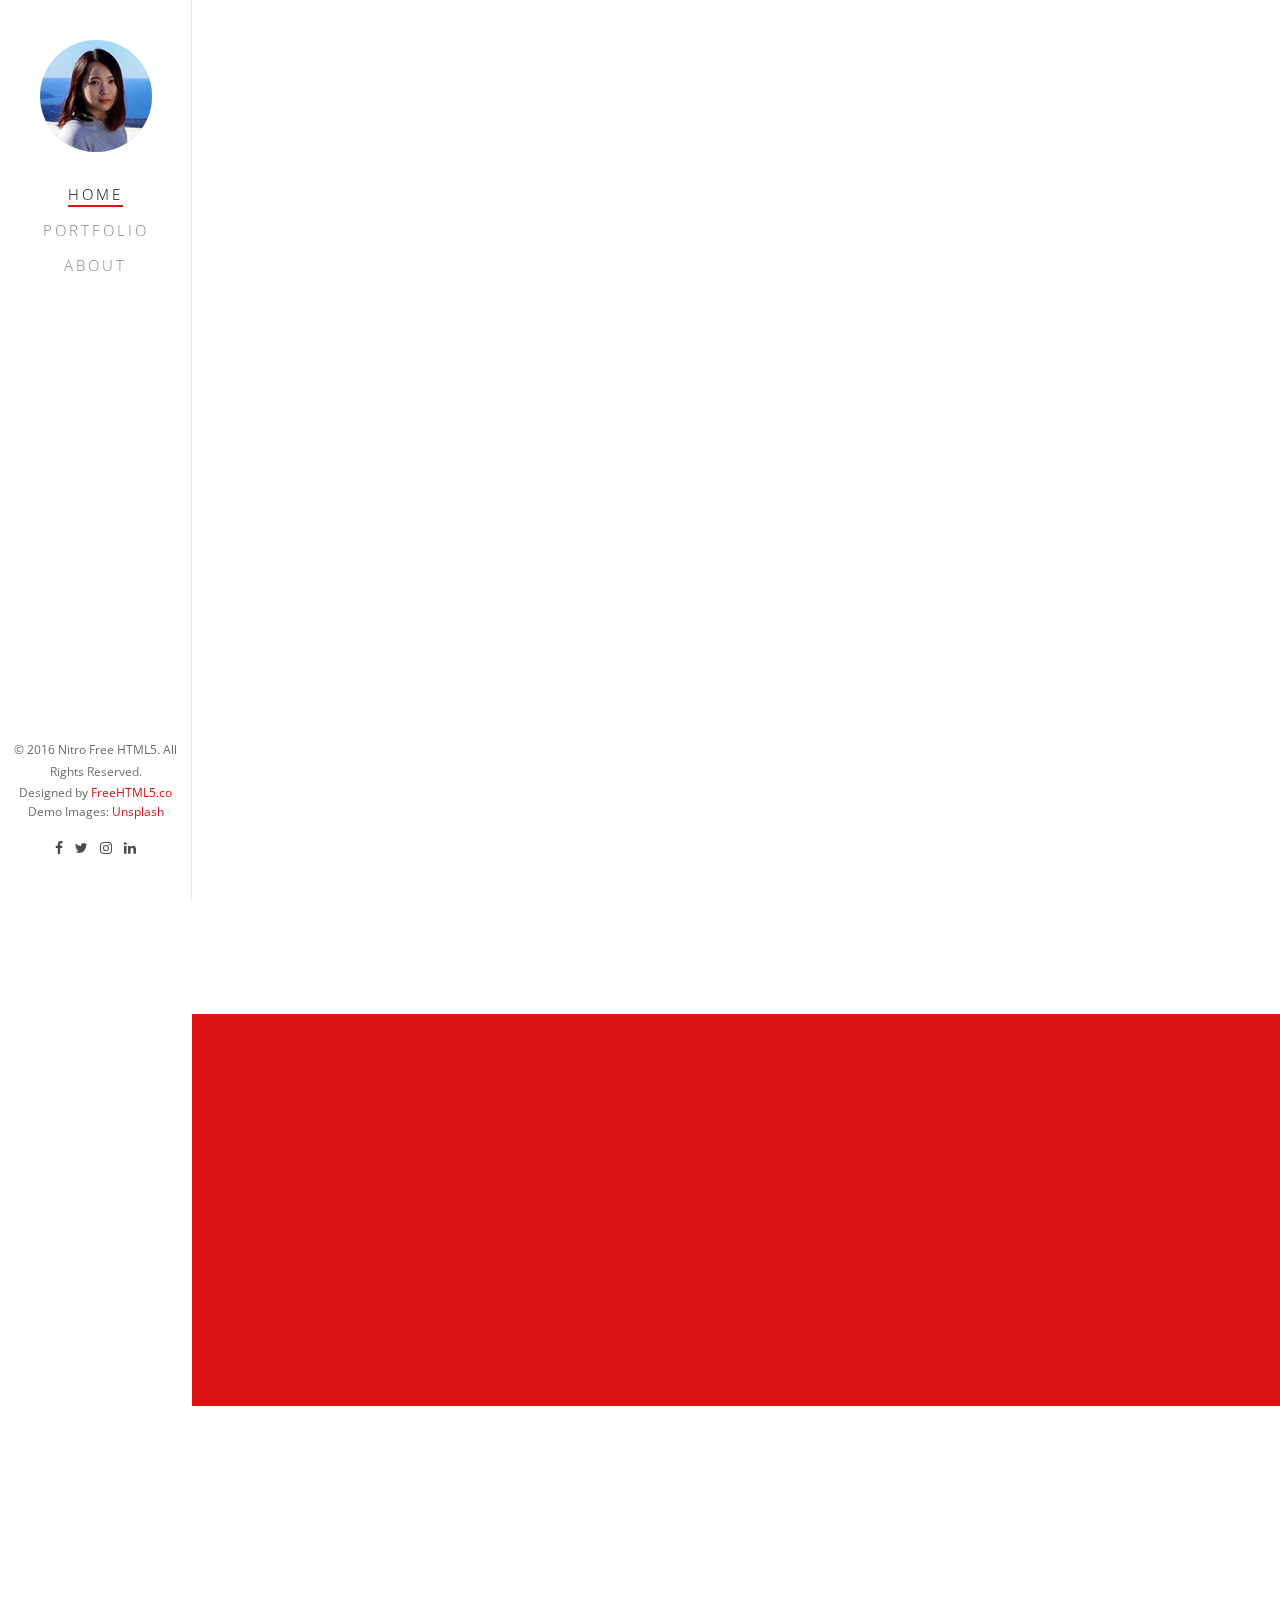
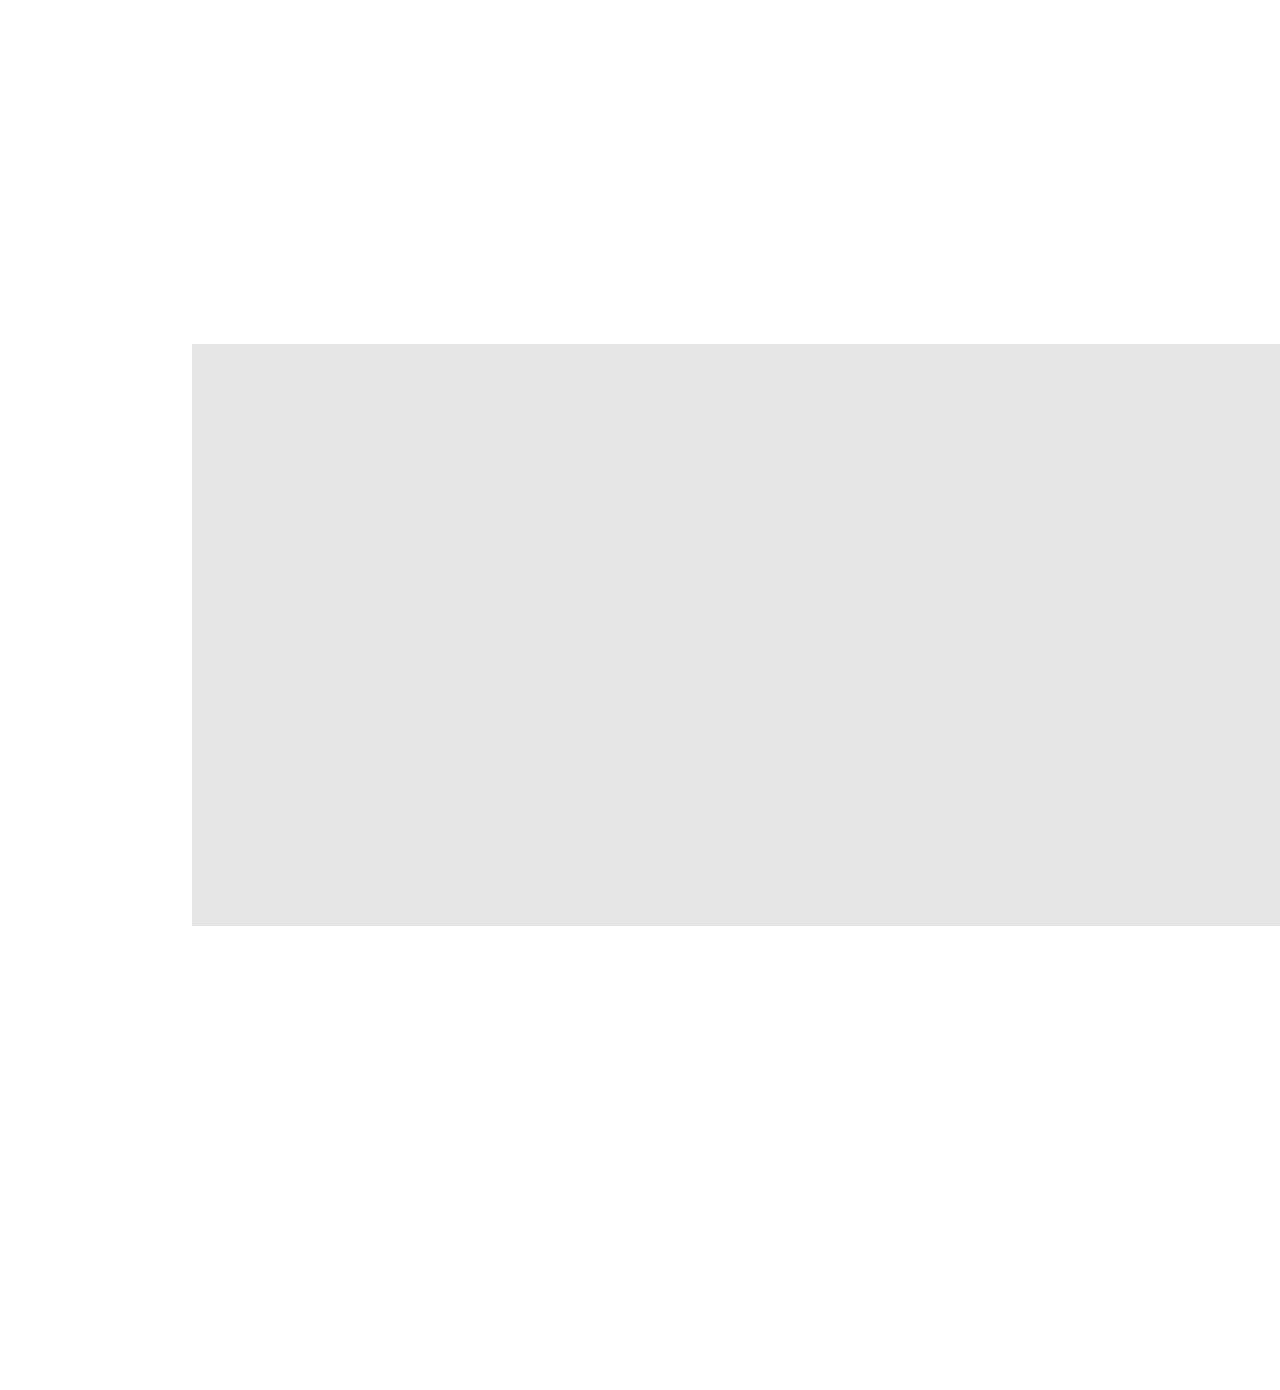
==== commit cd5258f1: "0506" ====
--- a/index.html
+++ b/index.html
@@ -7,7 +7,7 @@
 	<head>
 	<meta charset="utf-8">
 	<meta http-equiv="X-UA-Compatible" content="IE=edge">
-	<title>Nitro &mdash; Free HTML5 Bootstrap Website Template by FreeHTML5.co</title>
+	<title>Jun Portfolio</title>
 	<meta name="viewport" content="width=device-width, initial-scale=1">
 	<meta name="description" content="Free HTML5 Website Template by FreeHTML5.co" />
 	<meta name="keywords" content="free html5, free template, free bootstrap, free website template, html5, css3, mobile first, responsive" />
@@ -42,7 +42,8 @@
 	<link rel="shortcut icon" href="favicon.ico">
 
 	<link href='https://fonts.googleapis.com/css?family=Roboto:400,300,600,400italic,700' rel='stylesheet' type='text/css'>
-	<link href='https://fonts.googleapis.com/css?family=Montserrat:400,700' rel='stylesheet' type='text/css'>
+	<link rel="stylesheet"
+          href="https://fonts.googleapis.com/css?family=Open Sans:300,400,600,700,400italic">
 	
 	<!-- Animate.css -->
 	<link rel="stylesheet" href="css/animate.css">
@@ -74,8 +75,7 @@
 				<ul>
 					<li class="fh5co-active"><a href="index.html">Home</a></li>
 					<li><a href="portfolio.html">Portfolio</a></li>
-					<li><a href="about.html">About</a></li>
-					<li><a href="contact.html">Contact</a></li>
+					<li><a href="about.html">About</a></li>	
 				</ul>
 			</nav>
 
@@ -94,17 +94,17 @@
 		<div id="fh5co-main">
 
 			<div class="fh5co-narrow-content">
-				<h2 class="fh5co-heading animate-box" data-animate-effect="fadeInLeft">We Love To Design <span>See Our Portfolio</span></h2>
+				<h2 class="fh5co-heading animate-box" data-animate-effect="fadeInLeft">Hi， I'm Wenjun <span>See my Portfolio</span></h2>
 				<div class="row animate-box" data-animate-effect="fadeInLeft">
 					<div class="col-md-4 col-sm-6 col-xs-6 col-xxs-12 work-item">
-						<a href="work.html">
+						<a href="w1laundry.html">
 							<img src="images/work_1.jpg" alt="Free HTML5 Website Template by FreeHTML5.co" class="img-responsive">
 							<h3 class="fh5co-work-title">Work Title Here</h3>
 							<p>Illustration, Branding</p>
 						</a>
 					</div>
 					<div class="col-md-4 col-sm-6 col-xs-6 col-xxs-12 work-item">
-						<a href="work.html">
+						<a href="w1laundry.html">
 							<img src="images/work_2.jpg" alt="Free HTML5 Website Template by FreeHTML5.co" class="img-responsive">
 							<h3 class="fh5co-work-title">Work Title Here</h3>
 							<p>Web, Packaging</p>
@@ -112,7 +112,7 @@
 					</div>
 					<div class="clearfix visible-sm-block"></div>
 					<div class="col-md-4 col-sm-6 col-xs-6 col-xxs-12 work-item">
-						<a href="work.html">
+						<a href="w2medissenger.html">
 							<img src="images/work_3.jpg" alt="Free HTML5 Website Template by FreeHTML5.co" class="img-responsive">
 							<h3 class="fh5co-work-title">Work Title Here</h3>
 							<p>Branding, Web</p>
--- a/css/style.css
+++ b/css/style.css
@@ -12,11 +12,12 @@
 *
 * ======================================================= */
 body {
-  font-family: "Roboto", Arial, sans-serif;
-  font-weight: 300;
-  font-size: 20px;
+  font-family: "Open Sans", Arial, sans-serif;
+  font-weight: 400;
+  font-size: 15 px;
+  font-size: 15 px;
   line-height: 1.6;
-  color: rgba(0, 0, 0, 0.5);
+  color: rgba(0, 0, 0, 0.8);
 }
 @media screen and (max-width: 992px) {
   body {
@@ -36,18 +37,39 @@
 }
 
 p {
-  margin-bottom: 1.5em;
-}
-
-h1, h2, h3, h4, h5, h6 {
+  margin-bottom: 1.2em;
+}
+
+.p-small{
+    font-size: 14px
+}
+
+.p-bold{
+    font-weight: 600
+}
+
+h1, h2, h3 {
   color: #000;
-  font-family: "Montserrat", Arial, sans-serif;
-  font-weight: 700;
+  font-family: "Open Sans", Arial, sans-serif;
+  font-weight: 600;
   margin: 0 0 30px 0;
 }
+h4 {
+  color: #000;
+  font-family: "Open Sans", Arial, sans-serif;
+  font-weight: 600;
+  margin: 0 0 20px 0;
+}
+
+h5, h6 {
+  color: rgba(0, 0, 0);
+  font-family: "Open Sans", Arial, sans-serif;
+  font-weight: 600;
+  margin: 0 0 10px 0;
+}
+
 
 figure {
-  margin-bottom: 2.5em;
   float: left;
   width: 100%;
 }
@@ -66,6 +88,47 @@
   color: #fff;
   background: #da1212;
 }
+
+
+#table-requirements
+{
+  width:100%;
+  border-collapse:collapse;
+}
+#table-requirements tr.p0 td
+{ font-size:14px;
+    font-weight: 600;
+  text-align:left;
+  border:1px solid #fff;
+   padding:12px 10px;
+  background-color:#BBBEBF;
+    color: #FFF;
+}
+
+#table-requirements tr.p1 td
+{ font-size:14px;
+  text-align:left;
+  border:1px solid #fff;
+  padding:12px 10px;
+  background-color:#B9DDFC;
+}
+
+#table-requirements tr.p2 td
+{ font-size:14px;
+  text-align:left;
+  border:1px solid #fff;
+   padding:12px 10px;
+  background-color:#D4ECFF;
+}
+
+
+#w1-gif {
+  background-color: #D4ECFF; 
+  padding:15px 10px 0 10px;
+  color: #fff;
+  font-size： 10px;
+}
+
 
 #fh5co-page {
   width: 100%;
@@ -135,7 +198,7 @@
   transition: 0.3s;
   padding: 10px 10px;
   letter-spacing: .2em;
-  font-family: "Montserrat", Arial, sans-serif;
+  font-family: "Open Sans", Arial, sans-serif;
 }
 #fh5co-aside #fh5co-main-menu ul li a:after {
   content: "";
@@ -240,7 +303,7 @@
   position: relative;
   width: 80%;
   margin: 0 auto;
-  padding: 4em 0;
+  padding: 0 0;
 }
 @media screen and (max-width: 768px) {
   #fh5co-main .fh5co-narrow-content {
@@ -272,6 +335,45 @@
   transform: translateX(270px);
 }
 
+.mar-bot-0 {
+  margin-bottom: 0px;
+}
+.mar-bot-2 {
+  margin-bottom: 20px;
+}
+
+.mar-bot-4 {
+  margin-bottom: 40px;
+}
+
+.mar-bot-6 {
+  margin-bottom: 60px;
+}
+
+.mar-bot-8 {
+  margin-bottom: 80px;
+}
+
+.mar-top-0 {
+  margin-top:0px;
+}
+.mar-top-2 {
+  margin-top:20px;
+}
+
+.mar-top-4 {
+  margin-top:40px;
+}
+
+.mar-top-6 {
+  margin-top:60px;
+}
+
+.mar-top-8 {
+  margin-top:80px;
+}
+
+
 .work-item {
   margin-bottom: 30px;
 }
@@ -393,7 +495,7 @@
   font-size: 50px;
   display: block;
   color: #fff;
-  font-family: "Montserrat", Arial, sans-serif;
+  font-family: "Open Sans", Arial, sans-serif;
   width: 100%;
   margin-bottom: .5em;
 }
@@ -401,7 +503,7 @@
   color: #fff;
   text-transform: uppercase;
   font-size: 13px;
-  font-family: "Montserrat", Arial, sans-serif;
+  font-family: "Open Sans", Arial, sans-serif;
   letter-spacing: 5px;
   margin-bottom: 2em;
   display: block;
@@ -809,7 +911,7 @@
 .btn {
   margin-right: 4px;
   margin-bottom: 4px;
-  font-family: "Roboto", Arial, sans-serif;
+  font-family: "Open Sans", Arial, sans-serif;
   font-size: 18px;
   font-weight: 400;
   -webkit-border-radius: 0px;
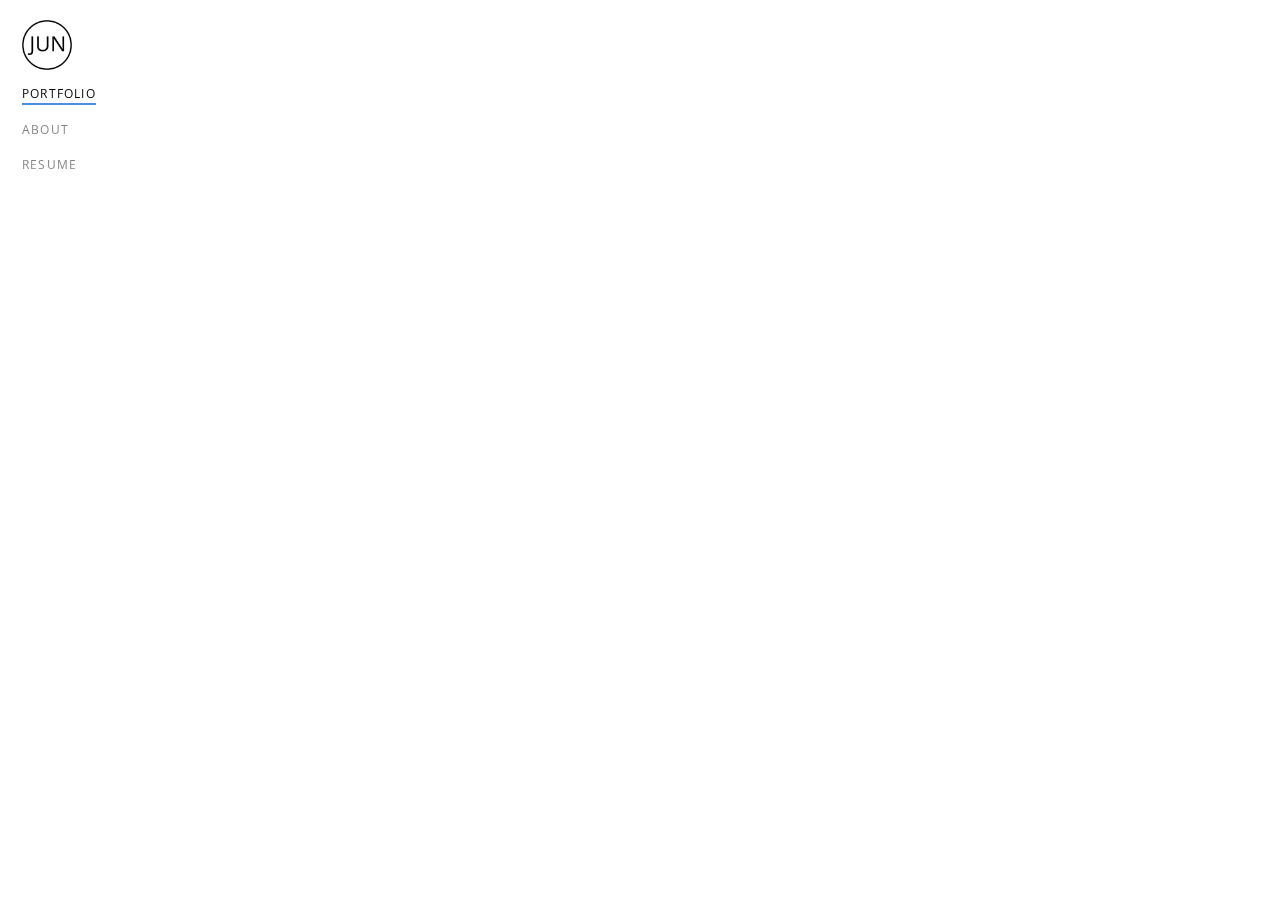
==== commit ac67f762: "update" ====
--- a/index.html
+++ b/index.html
@@ -68,253 +68,84 @@
 	<body>
 	<div id="fh5co-page">
 		<a href="#" class="js-fh5co-nav-toggle fh5co-nav-toggle"><i></i></a>
-		<aside id="fh5co-aside" role="complementary" class="border js-fullheight">
+		<aside id="fh5co-aside" role="complementary" class="js-fullheight">
 
-			<h1 id="fh5co-logo"><a href="index.html"><img src="images/logo.png" alt="Free HTML5 Bootstrap Website Template"></a></h1>
+			<div id="fh5co-logo"><a href="index.html"><img src="images/logo.png" alt="logo"></a></div>
 			<nav id="fh5co-main-menu" role="navigation">
 				<ul>
-					<li class="fh5co-active"><a href="index.html">Home</a></li>
-					<li><a href="portfolio.html">Portfolio</a></li>
-					<li><a href="about.html">About</a></li>	
+					<li class="fh5co-active"><a href="index.html">Portfolio</a></li>
+					<li><a href="about.html">About</a></li>
+					<li><a href="portfolio.html">Resume</a></li>	
 				</ul>
 			</nav>
 
-			<div class="fh5co-footer">
-				<p><small>&copy; 2016 Nitro Free HTML5. All Rights Reserved.</span> <span>Designed by <a href="http://freehtml5.co/" target="_blank">FreeHTML5.co</a> </span> <span>Demo Images: <a href="http://unsplash.com/" target="_blank">Unsplash</a></span></small></p>
-				<ul>
-					<li><a href="#"><i class="icon-facebook"></i></a></li>
-					<li><a href="#"><i class="icon-twitter"></i></a></li>
-					<li><a href="#"><i class="icon-instagram"></i></a></li>
-					<li><a href="#"><i class="icon-linkedin"></i></a></li>
-				</ul>
-			</div>
+			
 
 		</aside>
 
 		<div id="fh5co-main">
 
-			<div class="fh5co-narrow-content">
-				<h2 class="fh5co-heading animate-box" data-animate-effect="fadeInLeft">Hi， I'm Wenjun <span>See my Portfolio</span></h2>
+			<div class="fh5co-wide-content">
+				
+                
 				<div class="row animate-box" data-animate-effect="fadeInLeft">
-					<div class="col-md-4 col-sm-6 col-xs-6 col-xxs-12 work-item">
-						<a href="w1laundry.html">
-							<img src="images/work_1.jpg" alt="Free HTML5 Website Template by FreeHTML5.co" class="img-responsive">
-							<h3 class="fh5co-work-title">Work Title Here</h3>
-							<p>Illustration, Branding</p>
-						</a>
-					</div>
-					<div class="col-md-4 col-sm-6 col-xs-6 col-xxs-12 work-item">
-						<a href="w1laundry.html">
-							<img src="images/work_2.jpg" alt="Free HTML5 Website Template by FreeHTML5.co" class="img-responsive">
-							<h3 class="fh5co-work-title">Work Title Here</h3>
-							<p>Web, Packaging</p>
-						</a>
-					</div>
-					<div class="clearfix visible-sm-block"></div>
-					<div class="col-md-4 col-sm-6 col-xs-6 col-xxs-12 work-item">
-						<a href="w2medissenger.html">
-							<img src="images/work_3.jpg" alt="Free HTML5 Website Template by FreeHTML5.co" class="img-responsive">
-							<h3 class="fh5co-work-title">Work Title Here</h3>
-							<p>Branding, Web</p>
-						</a>
-					</div>
-					<div class="clearfix visible-md-block"></div>
-					<div class="col-md-4 col-sm-6 col-xs-6 col-xxs-12 work-item">
-						<a href="work.html">
-							<img src="images/work_4.jpg" alt="Free HTML5 Website Template by FreeHTML5.co" class="img-responsive">
-							<h3 class="fh5co-work-title">Work Title Here</h3>
-							<p>Logo, Branding, Web</p>
-						</a>
-					</div>
-					<div class="clearfix visible-sm-block"></div>
-					<div class="col-md-4 col-sm-6 col-xs-6 col-xxs-12 work-item">
-						<a href="work.html">
-							<img src="images/work_5.jpg" alt="Free HTML5 Website Template by FreeHTML5.co" class="img-responsive">
-							<h3 class="fh5co-work-title">Work Title Here</h3>
-							<p>Web, Packaging, Branding</p>
-						</a>
-					</div>
-					<div class="col-md-4 col-sm-6 col-xs-6 col-xxs-12 work-item">
-						<a href="work.html">
-							<img src="images/work_6.jpg" alt="Free HTML5 Website Template by FreeHTML5.co" class="img-responsive">
-							<h3 class="fh5co-work-title">Work Title Here</h3>
-							<p>Branding</p>
-						</a>
-					</div>
-					<div class="clearfix visible-md-block visible-sm-block"></div>
-
-					<div class="col-md-4 col-sm-6 col-xs-6 col-xxs-12 work-item">
-						<a href="work.html">
-							<img src="images/work_7.jpg" alt="Free HTML5 Website Template by FreeHTML5.co" class="img-responsive">
-							<h3 class="fh5co-work-title">Work Title Here</h3>
-							<p>Web, Illustration</p>
-						</a>
-					</div>
-					<div class="col-md-4 col-sm-6 col-xs-6 col-xxs-12 work-item">
-						<a href="work.html">
-							<img src="images/work_8.jpg" alt="Free HTML5 Website Template by FreeHTML5.co" class="img-responsive">
-							<h3 class="fh5co-work-title">Work Title Here</h3>
-							<p>Branding, Web</p>
-						</a>
-					</div>
-					<div class="clearfix visible-sm-block"></div>
-					<div class="col-md-4 col-sm-6 col-xs-6 col-xxs-12 work-item">
-						<a href="work.html">
-							<img src="images/work_1.jpg" alt="Free HTML5 Website Template by FreeHTML5.co" class="img-responsive">
-							<h3 class="fh5co-work-title">Work Title Here</h3>
-							<p>Illustration, Branding</p>
-						</a>
-					</div>
-					<div class="clearfix visible-md-block"></div>
+					<div class="col-md-4 mar-bot-4 mar-top-2  pad-0">
+						<div class="hovereffect">
+                            <a href="w1laundry.html">
+                            <img class="img-responsive" src="images/work-1.jpg" alt="work-1">
+                            <div class="overlay">
+                            <h2>College Laundrymate</h2>
+                            <p>hhh</p>
+                            </div>
+                                </a></div></div>
+                    
+                    <div class="col-md-4 mar-bot-4 mar-top-2 pad-0">
+						<div class="hovereffect">
+                            <a href="w2medissenger.html">
+                            <img class="img-responsive" src="images/work-2.jpg" alt="work-2">
+                            <div class="overlay">
+                            <h2>College Laundrymate</h2>
+                            <p>hhh</p>
+                            </div>
+                                </a></div></div>
+                    
+                    <div class="col-md-4 mar-bot-4 mar-top-2  pad-0">
+						<div class="hovereffect">
+                            <a href="w1laundry.html">
+                            <img class="img-responsive" src="images/work-3.jpg" alt="work-3">
+                            <div class="overlay">
+                            <h2>College Laundrymate</h2>
+                            <p>hhh</p>
+                            </div>
+                                </a></div></div>
+                    
+                    <div class="col-md-4 mar-bot-4 mar-top-2 pad-0">
+						<div class="hovereffect">
+                            <a href="w4roadrunner.html">
+                            <img class="img-responsive" src="images/work-4.jpg" alt="work-4">
+                            <div class="overlay">
+                            <h2>College Laundrymate</h2>
+                            <p>hhh</p>
+                            </div>
+                                </a></div></div>
+                    
+                    <div class="col-md-4 mar-bot-4 mar-top-2 pad-0">
+						<div class="hovereffect">
+                            <a href="w5preboarding.html">
+                            <img class="img-responsive" src="images/work-5.jpg" alt="work-5">
+                            <div class="overlay">
+                            <h2>College Laundrymate</h2>
+                            <p>hhh</p>
+                            </div>
+                                </a></div></div>
+                   
+				
 					
 				</div>
 			</div>
 			
-			
-			<div class="fh5co-testimonial" >
-				<div class="fh5co-narrow-content">
-					<div class="owl-carousel-fullwidth animate-box" data-animate-effect="fadeInLeft">
-		            <div class="item">
-		            	<figure>
-		            		<img src="images/testimonial_person2.jpg" alt="Free HTML5 Bootstrap Template">
-		            	</figure>
-		              	<p class="text-center quote">&ldquo;Design must be functional and functionality must be translated into visual aesthetics, without any reliance on gimmicks that have to be explained. &rdquo; <cite class="author">&mdash; Ferdinand A. Porsche</cite></p>
-		            </div>
-		            <div class="item">
-		            	<figure>
-		            		<img src="images/testimonial_person3.jpg" alt="Free HTML5 Bootstrap Template">
-		            	</figure>
-		              	<p class="text-center quote">&ldquo;Creativity is just connecting things. When you ask creative people how they did something, they feel a little guilty because they didn’t really do it, they just saw something. It seemed obvious to them after a while. &rdquo;<cite class="author">&mdash; Steve Jobs</cite></p>
-		            </div>
-		            <div class="item">
-		            	<figure>
-		            		<img src="images/testimonial_person4.jpg" alt="Free HTML5 Bootstrap Template">
-		            	</figure>
-		              	<p class="text-center quote">&ldquo;I think design would be better if designers were much more skeptical about its applications. If you believe in the potency of your craft, where you choose to dole it out is not something to take lightly. &rdquo;<cite class="author">&mdash; Frank Chimero</cite></p>
-		            </div>
-		          </div>
 				</div>
 			</div>
-
-
-			<div class="fh5co-narrow-content">
-				<h2 class="fh5co-heading animate-box" data-animate-effect="fadeInLeft">This Is What <span>We Love To Do</span></h2>
-				<div class="row">
-					<div class="col-md-6">
-						<div class="fh5co-feature animate-box" data-animate-effect="fadeInLeft">
-							<div class="fh5co-icon">
-								<i class="icon-strategy"></i>
-							</div>
-							<div class="fh5co-text">
-								<h3>Strategy</h3>
-								<p>Far far away, behind the word mountains, far from the countries Vokalia and Consonantia, there live the blind texts. </p>
-							</div>
-						</div>
-					</div>
-					<div class="col-md-6">
-						<div class="fh5co-feature animate-box" data-animate-effect="fadeInLeft">
-							<div class="fh5co-icon">
-								<i class="icon-telescope"></i>
-							</div>
-							<div class="fh5co-text">
-								<h3>Explore</h3>
-								<p>Far far away, behind the word mountains, far from the countries Vokalia and Consonantia, there live the blind texts. </p>
-							</div>
-						</div>
-					</div>
-
-					<div class="col-md-6">
-						<div class="fh5co-feature animate-box" data-animate-effect="fadeInLeft">
-							<div class="fh5co-icon">
-								<i class="icon-circle-compass"></i>
-							</div>
-							<div class="fh5co-text">
-								<h3>Direction</h3>
-								<p>Far far away, behind the word mountains, far from the countries Vokalia and Consonantia, there live the blind texts. </p>
-							</div>
-						</div>
-					</div>
-					<div class="col-md-6">
-						<div class="fh5co-feature animate-box" data-animate-effect="fadeInLeft">
-							<div class="fh5co-icon">
-								<i class="icon-tools-2"></i>
-							</div>
-							<div class="fh5co-text">
-								<h3>Expertise</h3>
-								<p>Far far away, behind the word mountains, far from the countries Vokalia and Consonantia, there live the blind texts. </p>
-							</div>
-						</div>
-					</div>
-
-				</div>
-			</div>
-
-			<div class="fh5co-counters" style="background-image: url(images/hero.jpg);" data-stellar-background-ratio="0.5" id="counter-animate">
-				<div class="fh5co-narrow-content animate-box">
-					<div class="row" >
-						<div class="col-md-4 text-center">
-							<span class="fh5co-counter js-counter" data-from="0" data-to="67" data-speed="5000" data-refresh-interval="50"></span>
-							<span class="fh5co-counter-label">Clients Worked With</span>
-						</div>
-						<div class="col-md-4 text-center">
-							<span class="fh5co-counter js-counter" data-from="0" data-to="130" data-speed="5000" data-refresh-interval="50"></span>
-							<span class="fh5co-counter-label">Completed Projects</span>
-						</div>
-						<div class="col-md-4 text-center">
-							<span class="fh5co-counter js-counter" data-from="0" data-to="27232" data-speed="5000" data-refresh-interval="50"></span>
-							<span class="fh5co-counter-label">Line of Codes</span>
-						</div>
-					</div>
-				</div>
-			</div>
-		
-			<div class="fh5co-cards">
-				<div class="fh5co-narrow-content">
-					<h2 class="fh5co-heading animate-box" data-animate-effect="fadeInLeft">Press Release</h2>
-
-					<div class="fh5co-flex-wrap">
-						<div class="fh5co-card animate-box" data-animate-effect="fadeInLeft">
-							<h5>Expertise</h5>
-							<p>Far far away, behind the word mountains, far from the countries Vokalia and Consonantia, there live the blind texts. Separated they live in Bookmarksgrove right at the coast of the Semantics, a large language ocean. A small river named Duden flows by their place and supplies it with the necessary regelialia.</p>
-							<p><a href="#" class="btn btn-md btn-primary">Learn More</a></p>
-						</div>
-						<div class="fh5co-card animate-box" data-animate-effect="fadeInLeft">
-							<h5>Explore</h5>
-							<p>Even the all-powerful Pointing has no control about the blind texts it is an almost unorthographic life One day however a small line of blind text by the name of Lorem Ipsum decided to leave for the far World of Grammar. The Big Oxmox advised her not to do so, because there were thousands of bad Commas.</p>
-							<p><a href="#" class="btn btn-md btn-primary">Learn More</a></p>
-						</div>
-
-					</div>	
-					
-				</div>
-			</div>
-
-			<div class="fh5co-narrow-content">
-				<div class="row">
-					<div class="col-md-4 animate-box" data-animate-effect="fadeInLeft">
-						<h1 class="fh5co-heading-colored">We Design Beautiful &amp; Functional Website</h1>
-					</div>
-				</div>
-				<div class="row">
-					<div class="col-md-4 animate-box" data-animate-effect="fadeInLeft">
-						<p class="fh5co-lead">Separated they live in Bookmarksgrove right at the coast of the Semantics, a large language ocean.</p>
-						<p><a href="#" class="btn btn-primary btn-outline">Learn More</a></p>
-					</div>
-					<div class="col-md-7 col-md-push-1">
-						<div class="row">
-							<div class="col-md-6 animate-box" data-animate-effect="fadeInLeft">
-								<p>Even the all-powerful Pointing has no control about the blind texts it is an almost unorthographic life One day however a small line of blind text by the name of Lorem Ipsum decided to leave for the far World of Grammar.</p>
-							</div>
-							<div class="col-md-6 animate-box" data-animate-effect="fadeInLeft">
-								<p>Even the all-powerful Pointing has no control about the blind texts it is an almost unorthographic life One day however a small line of blind text by the name of Lorem Ipsum decided to leave for the far World of Grammar.</p>
-							</div>
-						</div>
-					</div>
-				</div>
-			</div>
-
-		</div>
-	</div>
 
 	<!-- jQuery -->
 	<script src="js/jquery.min.js"></script>
--- a/css/style.css
+++ b/css/style.css
@@ -11,6 +11,21 @@
 *	Edit this section
 *
 * ======================================================= */
+img.scroll-1{
+position:absolute;
+left:0px;
+top:0px;
+z-index:-1
+}
+img.scroll-2{
+position:absolute;
+left:0px;
+top:0px;
+z-index:-2
+}
+
+
+
 body {
   font-family: "Open Sans", Arial, sans-serif;
   font-weight: 400;
@@ -41,19 +56,33 @@
 }
 
 .p-small{
-    font-size: 14px
+    font-size: 14px;
 }
 
 .p-bold{
-    font-weight: 600
-}
-
-h1, h2, h3 {
+    font-weight: 600;
+}
+
+
+.p-thin{
+    font-weight: 300;
+}
+
+h1, h2 {
   color: #000;
   font-family: "Open Sans", Arial, sans-serif;
   font-weight: 600;
   margin: 0 0 30px 0;
 }
+
+h3 {
+  color: #000;
+  font-family: "Open Sans", Arial, sans-serif;
+  font-weight: 400;
+    text-align: center;
+  margin: 0 0 30px 0;   
+}
+
 h4 {
   color: #000;
   font-family: "Open Sans", Arial, sans-serif;
@@ -74,20 +103,7 @@
   width: 100%;
 }
 
-::-webkit-selection {
-  color: #fff;
-  background: #da1212;
-}
-
-::-moz-selection {
-  color: #fff;
-  background: #da1212;
-}
-
-::selection {
-  color: #fff;
-  background: #da1212;
-}
+
 
 
 #table-requirements
@@ -137,7 +153,22 @@
 }
 
 #fh5co-aside {
-  padding-top: 40px;
+  background:transparent;
+  padding-top: 20px;
+  padding-bottom: 40px;
+  width: 15%;
+  position: fixed;
+  bottom: 0;
+  top: 0;
+  left: 0;
+  -webkit-transition: 0.5s;
+  -o-transition: 0.5s;
+  transition: 0.5s;
+}
+#fh5co-aside.border {
+  border-right: 1px solid #eeeeee;
+  background: #F7F7F8;
+  padding-top: 20px;
   padding-bottom: 40px;
   width: 15%;
   position: fixed;
@@ -149,12 +180,9 @@
   -o-transition: 0.5s;
   transition: 0.5s;
 }
-#fh5co-aside.border {
-  border-right: 1px solid #e6e6e6;
-}
 @media screen and (max-width: 1200px) {
   #fh5co-aside {
-    width: 30%;
+    width: 25%;
   }
 }
 @media screen and (max-width: 768px) {
@@ -167,47 +195,104 @@
     transform: translateX(-270px);
   }
 }
-#fh5co-aside #fh5co-logo {
-  text-align: center;
-}
-#fh5co-aside #fh5co-main-menu ul {
-  text-align: center;
-  margin: 0;
+
+
+
+.bttn {
+  font-family: "Open Sans", Arial, sans-serif;
+  font-size: 12px;
+  font-weight: 400;
+  -webkit-border-radius: 4px;
+  -moz-border-radius: 4px;
+  -ms-border-radius: 4px;
+  border-radius: 4px;
+  -webkit-transition: 0.3s;
+  -o-transition: 0.3s;
+  transition: 0.3s;
+  padding: 4px 10px !important;
+}
+
+.btn.btn-sm {
+  padding: 4px 15px !important;
+}
+.btn.btn-md {
+  padding: 8px 20px !important;
+}
+.btn.btn-lg {
+  padding: 18px 36px !important;
+}
+.btn:hover, .btn:active, .btn:focus {
+  box-shadow: none !important;
+  outline: none !important;
+}
+
+.bttn-primary {
+  background:#F7F7F8;
+  color:#4A90E2;
+  border: 1px solid #4A90E2;
+}
+.bttn-primary:hover, .bttn-primary:focus, .bttn-primary:active {
+  background: #4A90E2 !important;
+  border-color: #4A90E2 !important;
+  color:#fff;
+text-decoration: none;
+}
+
+
+#project-back {
+  margin: 0 26px 40px 22px;
   padding: 0;
 }
-@media screen and (max-width: 768px) {
-  #fh5co-aside #fh5co-main-menu ul {
-    margin: 0 0 2em 0;
-  }
-}
-#fh5co-aside #fh5co-main-menu ul li {
-  margin: 0 0 10px 0;
+
+#project-title h1 {
+  margin: 0 26px 10px 22px;
+  padding: 0;
+  color: rgba(0, 0, 0);
+  text-transform: uppercase;
+  font-size: 16px;
+  font-weight: 600;
+  letter-spacing: .1em;
+}
+
+
+#project-menu ul {
+  margin: 0 0 0px 20px;
+  padding: 0;
+}
+
+
+#project-menu ul li {
+  margin: 0 0 0 0;
   padding: 0;
   list-style: none;
 }
-#fh5co-aside #fh5co-main-menu ul li a {
-  color: rgba(0, 0, 0, 0.5);
+#project-menu ul li a {
+  color: rgba(0, 0, 0, 0.6);
   text-decoration: none;
-  letter-spacing: .1em;
-  text-transform: uppercase;
-  font-size: 15px;
-  font-weight: 300;
+  font-size: 12px;
+  font-weight: 400;
   position: relative;
   -webkit-transition: 0.3s;
   -o-transition: 0.3s;
   transition: 0.3s;
-  padding: 10px 10px;
-  letter-spacing: .2em;
+  padding: 0px 10px 10px 10px;
+  letter-spacing: .1em;
   font-family: "Open Sans", Arial, sans-serif;
 }
-#fh5co-aside #fh5co-main-menu ul li a:after {
+
+#project-menu ul li a.p-title{
+    font-size: 14px;
+      font-weight: 600;
+}
+
+#project-menu ul li a:after {
   content: "";
   position: absolute;
   height: 2px;
   bottom: 7px;
   left: 10px;
   right: 10px;
-  background-color: #da1212;
+  background-color: #4A90E2;
   visibility: hidden;
   -webkit-transform: scaleX(0);
   -moz-transform: scaleX(0);
@@ -220,6 +305,78 @@
   -o-transition: all 0.3s cubic-bezier(0.175, 0.885, 0.32, 1.275);
   transition: all 0.3s cubic-bezier(0.175, 0.885, 0.32, 1.275);
 }
+#project-menu ul li a:hover {
+  text-decoration: none;
+  color: black;
+}
+#project-menu ul li a:hover:after {
+  visibility: visible;
+  -webkit-transform: scaleX(1);
+  -moz-transform: scaleX(1);
+  -ms-transform: scaleX(1);
+  -o-transform: scaleX(1);
+    transform: scaleX(1);}
+    
+#fh5co-logo img{
+
+      width:50px;
+}
+
+#fh5co-logo {
+  margin: 0 0 10px 22px;  
+}
+
+
+
+#fh5co-aside #fh5co-main-menu ul {
+  
+  margin: 0;
+  padding: 0;
+}
+@media screen and (max-width: 768px) {
+  #fh5co-aside #fh5co-main-menu ul {
+    margin: 0 0 2em 0;
+  }
+}
+#fh5co-aside #fh5co-main-menu ul li {
+  margin: 0 0 10px 12px;
+  padding: 0;
+  list-style: none;
+}
+#fh5co-aside #fh5co-main-menu ul li a {
+  color: rgba(0, 0, 0, 0.5);
+  text-decoration: none;
+  letter-spacing: .1em;
+  text-transform: uppercase;
+  font-size: 12px;
+  font-weight: 400;
+  position: relative;
+  -webkit-transition: 0.3s;
+  -o-transition: 0.3s;
+  transition: 0.3s;
+  padding: 10px 10px;
+  font-family: "Open Sans", Arial, sans-serif;
+}
+#fh5co-aside #fh5co-main-menu ul li a:after {
+  content: "";
+  position: absolute;
+  height: 2px;
+  bottom: 7px;
+  left: 10px;
+  right: 10px;
+  background-color: #4A90E2;
+  visibility: hidden;
+  -webkit-transform: scaleX(0);
+  -moz-transform: scaleX(0);
+  -ms-transform: scaleX(0);
+  -o-transform: scaleX(0);
+  transform: scaleX(0);
+  -webkit-transition: all 0.3s cubic-bezier(0.175, 0.885, 0.32, 1.275);
+  -moz-transition: all 0.3s cubic-bezier(0.175, 0.885, 0.32, 1.275);
+  -ms-transition: all 0.3s cubic-bezier(0.175, 0.885, 0.32, 1.275);
+  -o-transition: all 0.3s cubic-bezier(0.175, 0.885, 0.32, 1.275);
+  transition: all 0.3s cubic-bezier(0.175, 0.885, 0.32, 1.275);
+}
 #fh5co-aside #fh5co-main-menu ul li a:hover {
   text-decoration: none;
   color: black;
@@ -291,7 +448,7 @@
 }
 @media screen and (max-width: 1200px) {
   #fh5co-main {
-    width: 70%;
+    width: 75%;
   }
 }
 @media screen and (max-width: 768px) {
@@ -307,6 +464,19 @@
 }
 @media screen and (max-width: 768px) {
   #fh5co-main .fh5co-narrow-content {
+    width: 100%;
+    padding: 3.5em 1em;
+  }
+}
+
+#fh5co-main .fh5co-wide-content {
+  position: relative;
+  width: 94%;
+  margin: 0 auto;
+  padding: 0 0;
+}
+@media screen and (max-width: 768px) {
+  #fh5co-main .fh5co-wide-content {
     width: 100%;
     padding: 3.5em 1em;
   }
@@ -335,6 +505,16 @@
   transform: translateX(270px);
 }
 
+.text-center{
+    text-align: center;
+    display:block;
+}
+
+.pad-0{
+     padding-left: 5px;
+    padding-right: 5px;
+}
+
 .mar-bot-0 {
   margin-bottom: 0px;
 }
@@ -354,6 +534,12 @@
   margin-bottom: 80px;
 }
 
+.mar-bot-25 {
+  margin-bottom: 250px;
+}
+
+
+
 .mar-top-0 {
   margin-top:0px;
 }
@@ -373,9 +559,89 @@
   margin-top:80px;
 }
 
+.mar-top-12 {
+  margin-top:120px;
+}
+
+.mar-top-25 {
+  margin-top: 250px;
+}
+
+.hovereffect {
+  width: 100%;
+  height: 100%;
+  float: left;
+  overflow: hidden;
+  position: relative;
+  cursor: default;
+}
+
+.hovereffect .overlay {
+  position: absolute;
+  overflow: hidden;
+  width: 80%;
+  height: 65%;
+  left: 10%;
+  top: 35%;
+}
+
+
+.hovereffect img {
+  position: relative;
+  transition: all 0.6s;
+  -moz-transition: all 0.6s;
+  -webkit-transition: width all 0.6s;
+  -o-transition:all 0.6s;
+}
+
+.hovereffect:hover img {
+  filter: brightness(0.6);
+  -webkit-filter: brightness(0.6);
+   -webkit-transform: scale(1.4);
+  -moz-transform: scale(1.4);
+  -ms-transform: scale(1.4);
+  -o-transform: scale(1.4);
+  transform: scale(1.4);
+
+}
+
+.hovereffect h2 {
+  position: relative;
+  text-align: center;
+  font-size: 24px;
+  font-weight: 400;
+  color: #FFF;
+  margin: 0 0;
+  padding: 5px 0;
+  opacity: 0;
+  filter: alpha(opacity=0);
+  transition: all 0.6s;
+  -moz-transition: all 0.6s;
+  -webkit-transition: width all 0.6s;
+  -o-transition:all 0.6s;
+}
+
+.hovereffect p {
+  color: #FFF;
+  text-align: center;
+  font-size: 14px;
+  font-weight: 300;
+  opacity: 0;
+  filter: alpha(opacity=0);
+  transition: all 0.6s;
+  -moz-transition: all 0.6s;
+  -webkit-transition: width all 0.6s;
+  -o-transition:all 0.6s;
+}
+
+.hovereffect:hover p, .hovereffect:hover h2 {
+  opacity: 1;
+  filter: alpha(opacity=100);
+}
 
 .work-item {
   margin-bottom: 30px;
+  overflow: hidden;
 }
 .work-item a {
   border: none;
@@ -383,11 +649,11 @@
 }
 .work-item a img {
   margin-bottom: 10px;
-  float: left;
-  border: 10px solid transparent;
+
   -webkit-transition: 0.5s;
   -o-transition: 0.5s;
   transition: 0.5s;
+  cursor: pointer;  
 }
 .work-item a h3 {
   font-size: 20px;
@@ -399,11 +665,15 @@
   color: #cccccc;
   margin-bottom: 0;
 }
-.work-item a:hover, .work-item a:active, .work-item a:focus {
+.work-item a:hover{
   text-decoration: none;
 }
-.work-item a:hover img, .work-item a:active img, .work-item a:focus img {
-  border: 10px solid #000;
+.work-item a img:hover{
+ -webkit-transform: scale(1.4);
+  -moz-transform: scale(1.4);
+  -ms-transform: scale(1.4);
+  -o-transform: scale(1.4);
+  transform: scale(1.4);
 }
 
 .fh5co-services {
@@ -908,141 +1178,8 @@
   border: 2px solid #fff;
 }
 
-.btn {
-  margin-right: 4px;
-  margin-bottom: 4px;
-  font-family: "Open Sans", Arial, sans-serif;
-  font-size: 18px;
-  font-weight: 400;
-  -webkit-border-radius: 0px;
-  -moz-border-radius: 0px;
-  -ms-border-radius: 0px;
-  border-radius: 0px;
-  -webkit-transition: 0.5s;
-  -o-transition: 0.5s;
-  transition: 0.5s;
-  padding: 8px 20px !important;
-}
-.btn.btn-sm {
-  padding: 4px 15px !important;
-}
-.btn.btn-md {
-  padding: 8px 20px !important;
-}
-.btn.btn-lg {
-  padding: 18px 36px !important;
-}
-.btn:hover, .btn:active, .btn:focus {
-  box-shadow: none !important;
-  outline: none !important;
-}
-
-.btn-primary {
-  background: #da1212;
-  color: #fff;
-  border: 2px solid #da1212;
-}
-.btn-primary:hover, .btn-primary:focus, .btn-primary:active {
-  background: #ec1919 !important;
-  border-color: #ec1919 !important;
-}
-.btn-primary.btn-outline {
-  background: transparent;
-  color: #da1212;
-  border: 2px solid #da1212;
-}
-.btn-primary.btn-outline:hover, .btn-primary.btn-outline:focus, .btn-primary.btn-outline:active {
-  background: #da1212;
-  color: #fff;
-}
-
-.btn-success {
-  background: #5cb85c;
-  color: #fff;
-  border: 2px solid #5cb85c;
-}
-.btn-success:hover, .btn-success:focus, .btn-success:active {
-  background: #4cae4c !important;
-  border-color: #4cae4c !important;
-}
-.btn-success.btn-outline {
-  background: transparent;
-  color: #5cb85c;
-  border: 2px solid #5cb85c;
-}
-.btn-success.btn-outline:hover, .btn-success.btn-outline:focus, .btn-success.btn-outline:active {
-  background: #5cb85c;
-  color: #fff;
-}
-
-.btn-info {
-  background: #5bc0de;
-  color: #fff;
-  border: 2px solid #5bc0de;
-}
-.btn-info:hover, .btn-info:focus, .btn-info:active {
-  background: #46b8da !important;
-  border-color: #46b8da !important;
-}
-.btn-info.btn-outline {
-  background: transparent;
-  color: #5bc0de;
-  border: 2px solid #5bc0de;
-}
-.btn-info.btn-outline:hover, .btn-info.btn-outline:focus, .btn-info.btn-outline:active {
-  background: #5bc0de;
-  color: #fff;
-}
-
-.btn-warning {
-  background: #f0ad4e;
-  color: #fff;
-  border: 2px solid #f0ad4e;
-}
-.btn-warning:hover, .btn-warning:focus, .btn-warning:active {
-  background: #eea236 !important;
-  border-color: #eea236 !important;
-}
-.btn-warning.btn-outline {
-  background: transparent;
-  color: #f0ad4e;
-  border: 2px solid #f0ad4e;
-}
-.btn-warning.btn-outline:hover, .btn-warning.btn-outline:focus, .btn-warning.btn-outline:active {
-  background: #f0ad4e;
-  color: #fff;
-}
-
-.btn-danger {
-  background: #d9534f;
-  color: #fff;
-  border: 2px solid #d9534f;
-}
-.btn-danger:hover, .btn-danger:focus, .btn-danger:active {
-  background: #d43f3a !important;
-  border-color: #d43f3a !important;
-}
-.btn-danger.btn-outline {
-  background: transparent;
-  color: #d9534f;
-  border: 2px solid #d9534f;
-}
-.btn-danger.btn-outline:hover, .btn-danger.btn-outline:focus, .btn-danger.btn-outline:active {
-  background: #d9534f;
-  color: #fff;
-}
-
-.btn-outline {
-  background: none;
-  border: 2px solid gray;
-  font-size: 16px;
-  -webkit-transition: 0.3s;
-  -o-transition: 0.3s;
-  transition: 0.3s;
-}
-.btn-outline:hover, .btn-outline:focus, .btn-outline:active {
-  box-shadow: none;
-}
+
+
 
 .form-control {
   -webkit-appearance: none;
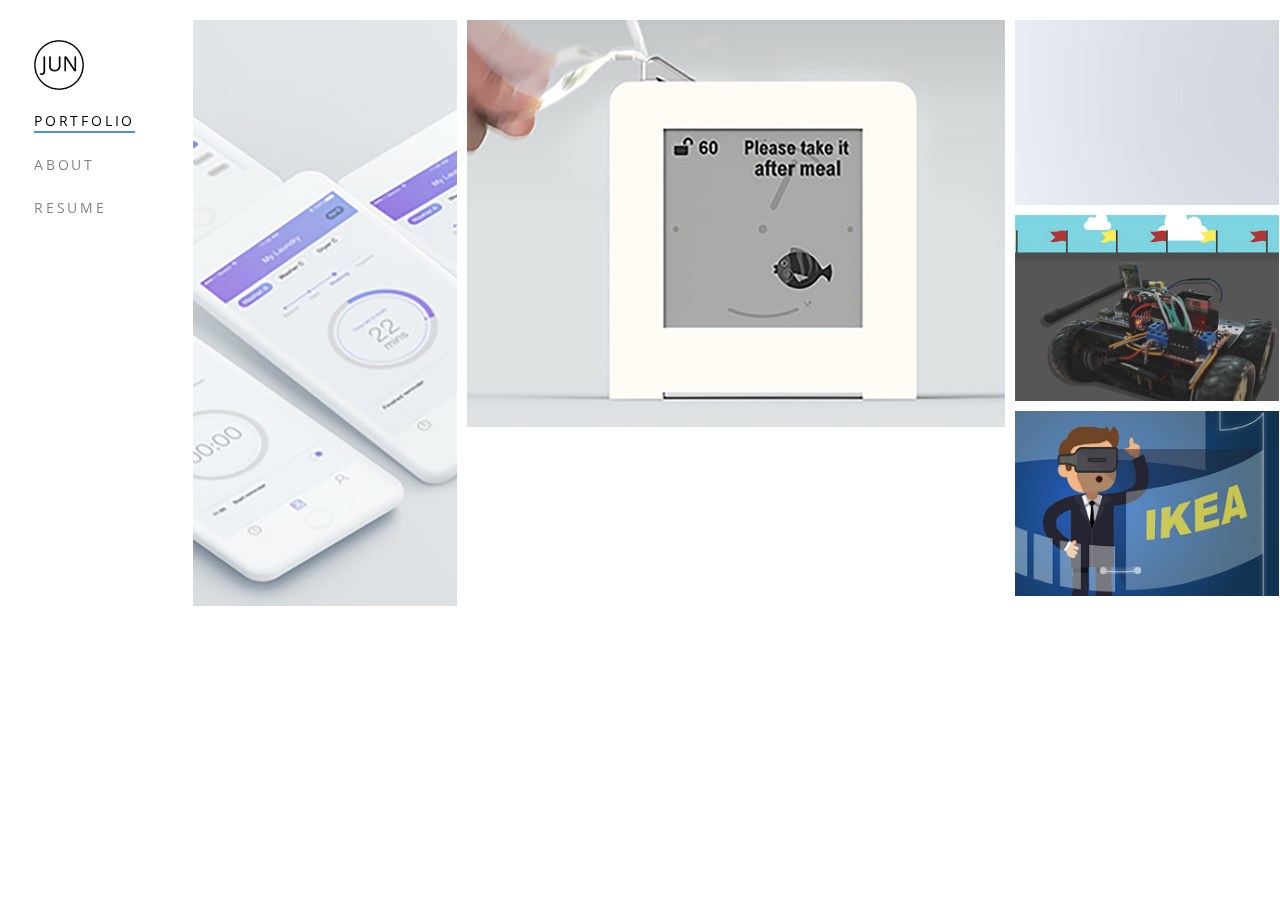
==== commit 21ce92bb: "update" ====
--- a/index.html
+++ b/index.html
@@ -72,7 +72,7 @@
 
 			<div id="fh5co-logo"><a href="index.html"><img src="images/logo.png" alt="logo"></a></div>
 			<nav id="fh5co-main-menu" role="navigation">
-				<ul>
+                <ul>
 					<li class="fh5co-active"><a href="index.html">Portfolio</a></li>
 					<li><a href="about.html">About</a></li>
 					<li><a href="portfolio.html">Resume</a></li>	
@@ -85,12 +85,12 @@
 
 		<div id="fh5co-main">
 
-			<div class="fh5co-wide-content">
+			<div class="fh5co-wide-content h-0">
 				
                 
-				<div class="row animate-box" data-animate-effect="fadeInLeft">
-					<div class="col-md-4 mar-bot-4 mar-top-2  pad-0">
-						<div class="hovereffect">
+				<div class="row h-0">
+					<div class="col-md-3 mar-bot-4 mar-top-2  pad-0 h-0">
+						<div class="hovereffect ">
                             <a href="w1laundry.html">
                             <img class="img-responsive" src="images/work-1.jpg" alt="work-1">
                             <div class="overlay">
@@ -99,7 +99,7 @@
                             </div>
                                 </a></div></div>
                     
-                    <div class="col-md-4 mar-bot-4 mar-top-2 pad-0">
+                    <div class="col-md-6 mar-top-2 pad-0">
 						<div class="hovereffect">
                             <a href="w2medissenger.html">
                             <img class="img-responsive" src="images/work-2.jpg" alt="work-2">
@@ -109,9 +109,9 @@
                             </div>
                                 </a></div></div>
                     
-                    <div class="col-md-4 mar-bot-4 mar-top-2  pad-0">
+                    <div class="col-md-3 mar-top-2  pad-0">
 						<div class="hovereffect">
-                            <a href="w1laundry.html">
+                            <a href="w3present.html">
                             <img class="img-responsive" src="images/work-3.jpg" alt="work-3">
                             <div class="overlay">
                             <h2>College Laundrymate</h2>
@@ -119,7 +119,7 @@
                             </div>
                                 </a></div></div>
                     
-                    <div class="col-md-4 mar-bot-4 mar-top-2 pad-0">
+                    <div class="col-md-3 mar-top-1 pad-0">
 						<div class="hovereffect">
                             <a href="w4roadrunner.html">
                             <img class="img-responsive" src="images/work-4.jpg" alt="work-4">
@@ -129,7 +129,7 @@
                             </div>
                                 </a></div></div>
                     
-                    <div class="col-md-4 mar-bot-4 mar-top-2 pad-0">
+                    <div class="col-md-3 mar-top-1 pad-0">
 						<div class="hovereffect">
                             <a href="w5preboarding.html">
                             <img class="img-responsive" src="images/work-5.jpg" alt="work-5">
--- a/css/style.css
+++ b/css/style.css
@@ -33,6 +33,7 @@
   font-size: 15 px;
   line-height: 1.6;
   color: rgba(0, 0, 0, 0.8);
+    height: 100%;
 }
 @media screen and (max-width: 992px) {
   body {
@@ -168,17 +169,6 @@
 #fh5co-aside.border {
   border-right: 1px solid #eeeeee;
   background: #F7F7F8;
-  padding-top: 20px;
-  padding-bottom: 40px;
-  width: 15%;
-  position: fixed;
-  bottom: 0;
-  top: 0;
-  left: 0;
-  overflow-y: scroll;
-  -webkit-transition: 0.5s;
-  -o-transition: 0.5s;
-  transition: 0.5s;
 }
 @media screen and (max-width: 1200px) {
   #fh5co-aside {
@@ -323,7 +313,7 @@
 }
 
 #fh5co-logo {
-  margin: 0 0 10px 22px;  
+  margin: 20px 0 18px 34px;  
 }
 
 
@@ -339,16 +329,16 @@
   }
 }
 #fh5co-aside #fh5co-main-menu ul li {
-  margin: 0 0 10px 12px;
+  margin: 0 0 18px 24px;
   padding: 0;
   list-style: none;
 }
 #fh5co-aside #fh5co-main-menu ul li a {
   color: rgba(0, 0, 0, 0.5);
   text-decoration: none;
-  letter-spacing: .1em;
+  letter-spacing: .2em;
   text-transform: uppercase;
-  font-size: 12px;
+  font-size: 14px;
   font-weight: 400;
   position: relative;
   -webkit-transition: 0.3s;
@@ -471,14 +461,14 @@
 
 #fh5co-main .fh5co-wide-content {
   position: relative;
-  width: 94%;
+  width: 98%;
   margin: 0 auto;
   padding: 0 0;
 }
 @media screen and (max-width: 768px) {
   #fh5co-main .fh5co-wide-content {
     width: 100%;
-    padding: 3.5em 1em;
+    padding: 3.5em 2em;
   }
 }
 
@@ -510,11 +500,20 @@
     display:block;
 }
 
+
+.h-0{
+    height:100%;
+}
+
 .pad-0{
      padding-left: 5px;
     padding-right: 5px;
 }
 
+.pad-2{
+     padding: 0 50px 60px 50px;
+}
+
 .mar-bot-0 {
   margin-bottom: 0px;
 }
@@ -543,6 +542,11 @@
 .mar-top-0 {
   margin-top:0px;
 }
+
+.mar-top-1 {
+    margin-top:10px;
+}
+    
 .mar-top-2 {
   margin-top:20px;
 }
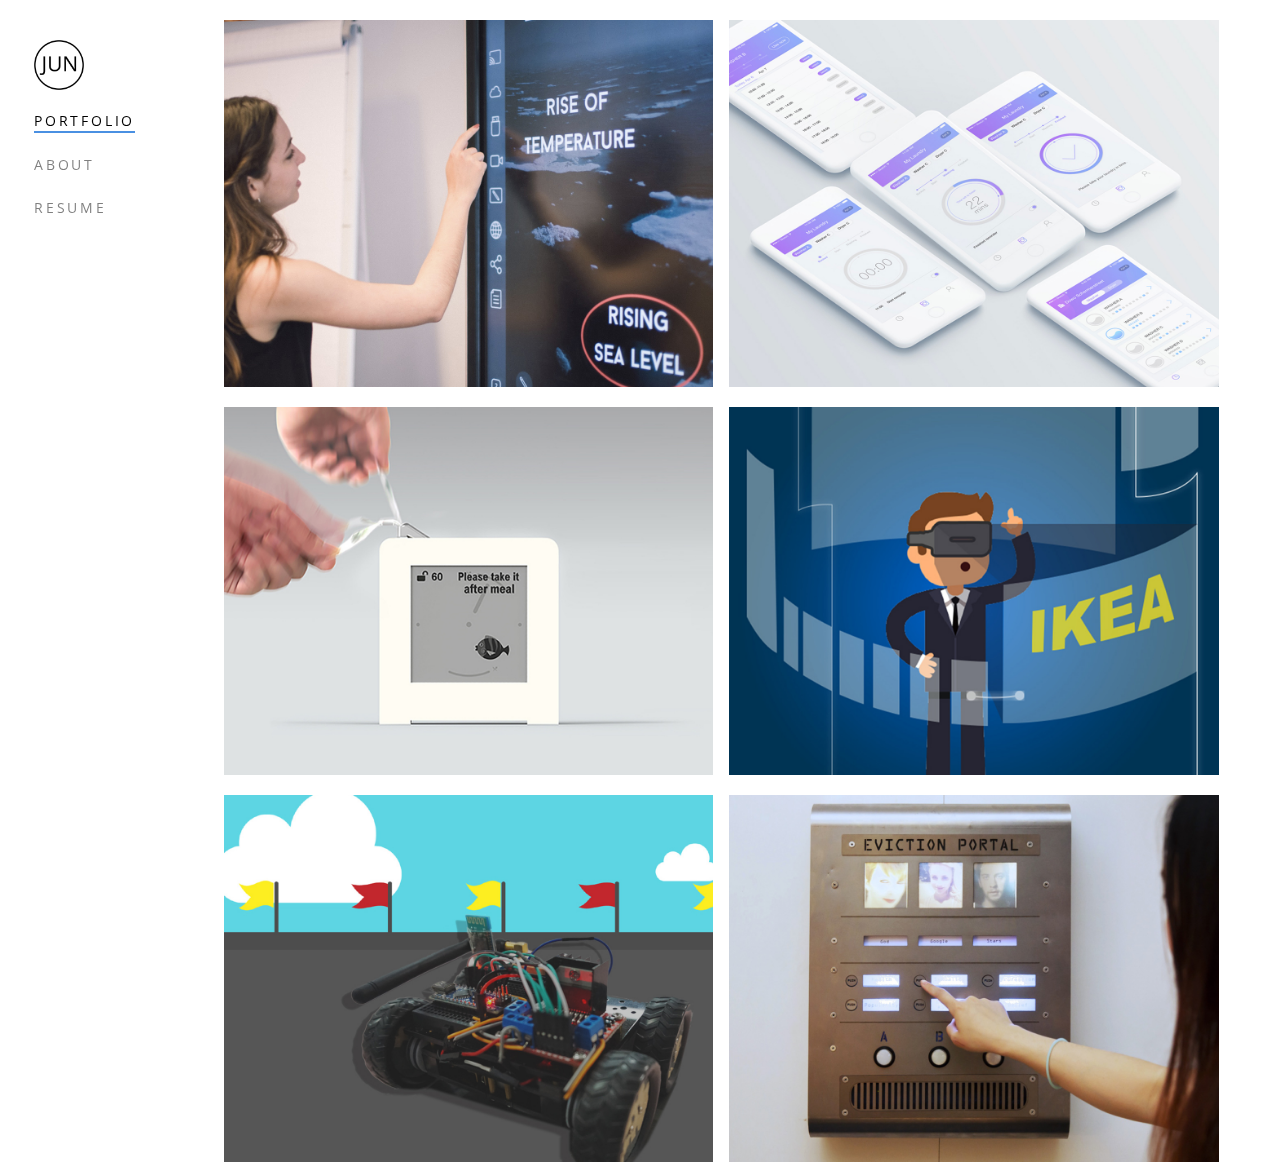
==== commit 08631519: "new" ====
--- a/index.html
+++ b/index.html
@@ -4,44 +4,28 @@
 <!--[if IE 7]>         <html class="no-js lt-ie9 lt-ie8"> <![endif]-->
 <!--[if IE 8]>         <html class="no-js lt-ie9"> <![endif]-->
 <!--[if gt IE 8]><!--> <html class="no-js"> <!--<![endif]-->
-	<head>
+<head>
+<!-- Global Site Tag (gtag.js) - Google Analytics -->
+<script async src="https://www.googletagmanager.com/gtag/js?id=UA-118763324-1"></script>
+<script>
+  window.dataLayer = window.dataLayer || [];
+  function gtag(){dataLayer.push(arguments);}
+  gtag('js', new Date());
+
+  gtag('config', 'UA-118763324-1');
+</script>
+        
 	<meta charset="utf-8">
 	<meta http-equiv="X-UA-Compatible" content="IE=edge">
 	<title>Jun Portfolio</title>
 	<meta name="viewport" content="width=device-width, initial-scale=1">
-	<meta name="description" content="Free HTML5 Website Template by FreeHTML5.co" />
-	<meta name="keywords" content="free html5, free template, free bootstrap, free website template, html5, css3, mobile first, responsive" />
-	<meta name="author" content="FreeHTML5.co" />
 
-  <!-- 
-	//////////////////////////////////////////////////////
+ 
 
-	FREE HTML5 TEMPLATE 
-	DESIGNED & DEVELOPED by FreeHTML5.co
-		
-	Website: 		http://freehtml5.co/
-	Email: 			info@freehtml5.co
-	Twitter: 		http://twitter.com/fh5co
-	Facebook: 		https://www.facebook.com/fh5co
-
-	//////////////////////////////////////////////////////
-	 -->
-
-  	<!-- Facebook and Twitter integration -->
-	<meta property="og:title" content=""/>
-	<meta property="og:image" content=""/>
-	<meta property="og:url" content=""/>
-	<meta property="og:site_name" content=""/>
-	<meta property="og:description" content=""/>
-	<meta name="twitter:title" content="" />
-	<meta name="twitter:image" content="" />
-	<meta name="twitter:url" content="" />
-	<meta name="twitter:card" content="" />
-
-	<!-- Place favicon.ico and apple-touch-icon.png in the root directory -->
+<!-- Place favicon.ico and apple-touch-icon.png in the root directory -->
 	<link rel="shortcut icon" href="favicon.ico">
 
-	<link href='https://fonts.googleapis.com/css?family=Roboto:400,300,600,400italic,700' rel='stylesheet' type='text/css'>
+	<link href='https://fonts.googleapis.com/css?family=Roboto:300,400,600,700,400italic' rel='stylesheet' type='text/css'>
 	<link rel="stylesheet"
           href="https://fonts.googleapis.com/css?family=Open Sans:300,400,600,700,400italic">
 	
@@ -64,7 +48,7 @@
 	<script src="js/respond.min.js"></script>
 	<![endif]-->
 
-	</head>
+</head>
 	<body>
 	<div id="fh5co-page">
 		<a href="#" class="js-fh5co-nav-toggle fh5co-nav-toggle"><i></i></a>
@@ -85,59 +69,75 @@
 
 		<div id="fh5co-main">
 
-			<div class="fh5co-wide-content h-0">
+			<div class="fh5co-wide-content">
 				
-                
-				<div class="row h-0">
-					<div class="col-md-3 mar-bot-4 mar-top-2  pad-0 h-0">
-						<div class="hovereffect ">
+
+                     <div class=" w-1 mar-top-2">
+                        <div class="hovereffect">
+                            <a href="w3present.html">
+                            <img class="img-responsive" src="images/work-3.jpg" alt="work-3">
+                            <div class="overlay">
+                            <h2>The Ominpresent Presenter</h2>
+                            <p  class="mar-top-2">Touchscreen interface design</p>
+                            </div></a></div>                   
+                    </div>               
+				
+                    
+					<div class="w-1 mar-top-2">
+						<div class="hovereffect">
                             <a href="w1laundry.html">
                             <img class="img-responsive" src="images/work-1.jpg" alt="work-1">
                             <div class="overlay">
                             <h2>College Laundrymate</h2>
-                            <p>hhh</p>
-                            </div>
-                                </a></div></div>
+                            <p class="mar-top-2">APP interface design</p>
+                            </div></a></div>          
+                    </div>
                     
-                    <div class="col-md-6 mar-top-2 pad-0">
-						<div class="hovereffect">
+                
+                    <div class=" w-1 mar-top-2">
+                        <div class="hovereffect">
                             <a href="w2medissenger.html">
                             <img class="img-responsive" src="images/work-2.jpg" alt="work-2">
                             <div class="overlay">
-                            <h2>College Laundrymate</h2>
-                            <p>hhh</p>
-                            </div>
-                                </a></div></div>
+                            <h2>Medissenger</h2>
+                            <p class="mar-top-2">Internet of things, Animation design</p>
+                            </div></a></div>                   
+                    </div>
                     
-                    <div class="col-md-3 mar-top-2  pad-0">
-						<div class="hovereffect">
-                            <a href="w3present.html">
-                            <img class="img-responsive" src="images/work-3.jpg" alt="work-3">
+                    <div class=" w-1 mar-top-2">
+                        <div class="hovereffect">
+                            <a href="w5preboarding.html">
+                            <img class="img-responsive" src="images/work-5.jpg" alt="work-5">
                             <div class="overlay">
-                            <h2>College Laundrymate</h2>
-                            <p>hhh</p>
-                            </div>
-                                </a></div></div>
-                    
-                    <div class="col-md-3 mar-top-1 pad-0">
-						<div class="hovereffect">
+                            <h2>Easy Preboarding</h2>
+                            <p class="mar-top-2">VR technology</p>
+                    </div></a></div></div>
+                        
+                    <div class=" w-1 mar-top-2">    
+                        <div class="hovereffect">
                             <a href="w4roadrunner.html">
                             <img class="img-responsive" src="images/work-4.jpg" alt="work-4">
                             <div class="overlay">
-                            <h2>College Laundrymate</h2>
-                            <p>hhh</p>
-                            </div>
-                                </a></div></div>
+                            <h2>Road Runner</h2>
+                            <p class="mar-top-2">Design for fun</p>
+                            </div></a></div>
+                    </div>
+                
+                    <div class=" w-1 mar-top-2">    
+                        <div class="hovereffect">
+                            <a href="w6itd.html">
+                            <img class="img-responsive" src="images/work-6.jpg" alt="work-4">
+                            <div class="overlay">
+                            <h2>Eviction Portal</h2>
+                            <p class="mar-top-2">Interactive technology</p>
+                            </div></a></div>
+                    </div>
                     
-                    <div class="col-md-3 mar-top-1 pad-0">
-						<div class="hovereffect">
-                            <a href="w5preboarding.html">
-                            <img class="img-responsive" src="images/work-5.jpg" alt="work-5">
-                            <div class="overlay">
-                            <h2>College Laundrymate</h2>
-                            <p>hhh</p>
-                            </div>
-                                </a></div></div>
+                 
+                    
+                  
+                    
+            
                    
 				
 					
--- a/css/style.css
+++ b/css/style.css
@@ -28,9 +28,8 @@
 
 body {
   font-family: "Open Sans", Arial, sans-serif;
-  font-weight: 400;
-  font-size: 15 px;
-  font-size: 15 px;
+  font-weight: 300;
+  font-size: 16px;
   line-height: 1.6;
   color: rgba(0, 0, 0, 0.8);
     height: 100%;
@@ -42,13 +41,13 @@
 }
 
 a {
-  color: #da1212;
+  color:#4A90E2;
   -webkit-transition: 0.5s;
   -o-transition: 0.5s;
   transition: 0.5s;
 }
 a:hover, a:active, a:focus {
-  color: #da1212;
+  color:#4A90E2;
   outline: none;
 }
 
@@ -60,10 +59,20 @@
     font-size: 14px;
 }
 
+.p-huge{
+    font-size: 52px;
+    font-weight: 300;
+    color: #000;
+}
+.p-big{
+    font-size: 22px;
+    font-weight: 300;
+    color: #000;
+}
+
 .p-bold{
     font-weight: 600;
 }
-
 
 .p-thin{
     font-weight: 300;
@@ -87,14 +96,14 @@
 h4 {
   color: #000;
   font-family: "Open Sans", Arial, sans-serif;
-  font-weight: 600;
+  font-weight: 400;
   margin: 0 0 20px 0;
 }
 
 h5, h6 {
-  color: rgba(0, 0, 0);
+  color: #000;
   font-family: "Open Sans", Arial, sans-serif;
-  font-weight: 600;
+  font-weight: 400;
   margin: 0 0 10px 0;
 }
 
@@ -112,7 +121,7 @@
   width:100%;
   border-collapse:collapse;
 }
-#table-requirements tr.p0 td
+#table-requirements tr.p0 td.wide
 { font-size:14px;
     font-weight: 600;
   text-align:left;
@@ -120,6 +129,17 @@
    padding:12px 10px;
   background-color:#BBBEBF;
     color: #FFF;
+   width: 46%;
+}
+#table-requirements tr.p0 td.narrow
+{ font-size:14px;
+    font-weight: 600;
+  text-align:left;
+  border:1px solid #fff;
+   padding:12px 10px;
+  background-color:#BBBEBF;
+    color: #FFF;
+   width: 8%;
 }
 
 #table-requirements tr.p1 td
@@ -138,6 +158,39 @@
   background-color:#D4ECFF;
 }
 
+#table-inspection
+{
+  width:100%;
+  border-collapse:collapse;
+}
+#table-inspection tr.p0 td
+{ font-size:14px;
+    font-weight: 600;
+  text-align:center;
+  border:1px solid #fff;
+   padding:10px 10px;
+  background-color:#BBBEBF;
+    color: #FFF;
+}
+
+#table-inspection tr.p1 td
+{ font-size:12px;
+  width: 50%;
+  font-weight: 600;
+  text-align:left;
+  border:1px solid #fff;
+  padding:6px 10px;
+  background-color:#B9DDFC;
+}
+
+#table-inspection tr.p2 td
+{ font-size:12px;
+  text-align:left;
+  border:1px solid #fff;
+   padding:6px 10px;
+  background-color:#D4ECFF;
+}
+
 
 #w1-gif {
   background-color: #D4ECFF; 
@@ -157,7 +210,7 @@
   background:transparent;
   padding-top: 20px;
   padding-bottom: 40px;
-  width: 15%;
+  width: 16%;
   position: fixed;
   bottom: 0;
   top: 0;
@@ -172,7 +225,7 @@
 }
 @media screen and (max-width: 1200px) {
   #fh5co-aside {
-    width: 25%;
+    width: 22%;
   }
 }
 @media screen and (max-width: 768px) {
@@ -190,7 +243,7 @@
 
 .bttn {
   font-family: "Open Sans", Arial, sans-serif;
-  font-size: 12px;
+  font-size: 10px;
   font-weight: 400;
   -webkit-border-radius: 4px;
   -moz-border-radius: 4px;
@@ -199,7 +252,7 @@
   -webkit-transition: 0.3s;
   -o-transition: 0.3s;
   transition: 0.3s;
-  padding: 4px 10px !important;
+  padding: 3px 6px !important;
 }
 
 .btn.btn-sm {
@@ -230,7 +283,7 @@
 
 
 #project-back {
-  margin: 0 26px 40px 22px;
+  margin: 0 26px 20px 22px;
   padding: 0;
 }
 
@@ -266,12 +319,13 @@
   -o-transition: 0.3s;
   transition: 0.3s;
   padding: 0px 10px 10px 10px;
-  letter-spacing: .1em;
+  letter-spacing: 0.06em;
   font-family: "Open Sans", Arial, sans-serif;
 }
 
 #project-menu ul li a.p-title{
     font-size: 14px;
+    color: rgba(0, 0, 0, 0.7);
       font-weight: 600;
 }
 
@@ -430,7 +484,7 @@
 }
 
 #fh5co-main {
-  width: 85%;
+  width: 84%;
   float: right;
   -webkit-transition: 0.5s;
   -o-transition: 0.5s;
@@ -438,7 +492,7 @@
 }
 @media screen and (max-width: 1200px) {
   #fh5co-main {
-    width: 75%;
+    width: 78%;
   }
 }
 @media screen and (max-width: 768px) {
@@ -500,23 +554,33 @@
     display:block;
 }
 
-
-.h-0{
-    height:100%;
-}
-
-.pad-0{
-     padding-left: 5px;
-    padding-right: 5px;
-}
+.w-1{
+width:48%;
+float:left;
+padding-left:8px;
+padding-right:8px;}
+
+
+.w-2{
+width:20%;
+float:left;
+padding-right:6px;}
+
+
+.title{height:72px;}
 
 .pad-2{
      padding: 0 50px 60px 50px;
 }
 
+.pad-3{
+     padding: 0 50px;
+}
+
 .mar-bot-0 {
   margin-bottom: 0px;
 }
+
 .mar-bot-2 {
   margin-bottom: 20px;
 }
@@ -572,8 +636,6 @@
 }
 
 .hovereffect {
-  width: 100%;
-  height: 100%;
   float: left;
   overflow: hidden;
   position: relative;
@@ -588,8 +650,6 @@
   left: 10%;
   top: 35%;
 }
-
-
 .hovereffect img {
   position: relative;
   transition: all 0.6s;
@@ -597,7 +657,6 @@
   -webkit-transition: width all 0.6s;
   -o-transition:all 0.6s;
 }
-
 .hovereffect:hover img {
   filter: brightness(0.6);
   -webkit-filter: brightness(0.6);
@@ -606,14 +665,12 @@
   -ms-transform: scale(1.4);
   -o-transform: scale(1.4);
   transform: scale(1.4);
-
-}
-
+}
 .hovereffect h2 {
   position: relative;
   text-align: center;
-  font-size: 24px;
-  font-weight: 400;
+  font-size: 30px;
+  font-weight: 300;
   color: #FFF;
   margin: 0 0;
   padding: 5px 0;
@@ -624,7 +681,6 @@
   -webkit-transition: width all 0.6s;
   -o-transition:all 0.6s;
 }
-
 .hovereffect p {
   color: #FFF;
   text-align: center;
@@ -637,11 +693,71 @@
   -webkit-transition: width all 0.6s;
   -o-transition:all 0.6s;
 }
-
 .hovereffect:hover p, .hovereffect:hover h2 {
   opacity: 1;
   filter: alpha(opacity=100);
 }
+
+
+.hovereffect2 {
+  float: left;
+  overflow: hidden;
+  position: relative;
+  cursor: default;
+}
+
+.hovereffect2 .overlay {
+  position: absolute;
+  overflow: hidden;
+  width: 80%;
+  height: 65%;
+  left: 10%;
+  top: 25%;
+}
+.hovereffect2 img {
+  position: relative;
+  transition: all 0.6s;
+  -moz-transition: all 0.6s;
+  -webkit-transition: width all 0.6s;
+  -o-transition:all 0.6s;
+}
+.hovereffect2:hover img {
+  filter: brightness(0.6);
+  -webkit-filter: brightness(0.6);
+
+}
+.hovereffect2 h2 {
+  position: relative;
+  text-align: center;
+  font-size: 18px;
+  font-weight: 300;
+  color: #FFF;
+  margin: 0 0;
+  padding: 5px 0;
+  opacity: 0;
+  filter: alpha(opacity=0);
+  transition: all 0.6s;
+  -moz-transition: all 0.6s;
+  -webkit-transition: width all 0.6s;
+  -o-transition:all 0.6s;
+}
+.hovereffect2 p {
+  color: #FFF;
+  text-align: center;
+  font-size: 12px;
+  font-weight: 300;
+  opacity: 0;
+  filter: alpha(opacity=0);
+  transition: all 0.6s;
+  -moz-transition: all 0.6s;
+  -webkit-transition: width all 0.6s;
+  -o-transition:all 0.6s;
+}
+.hovereffect2:hover p, .hovereffect2:hover h2 {
+  opacity: 1;
+  filter: alpha(opacity=100);
+}
+
 
 .work-item {
   margin-bottom: 30px;
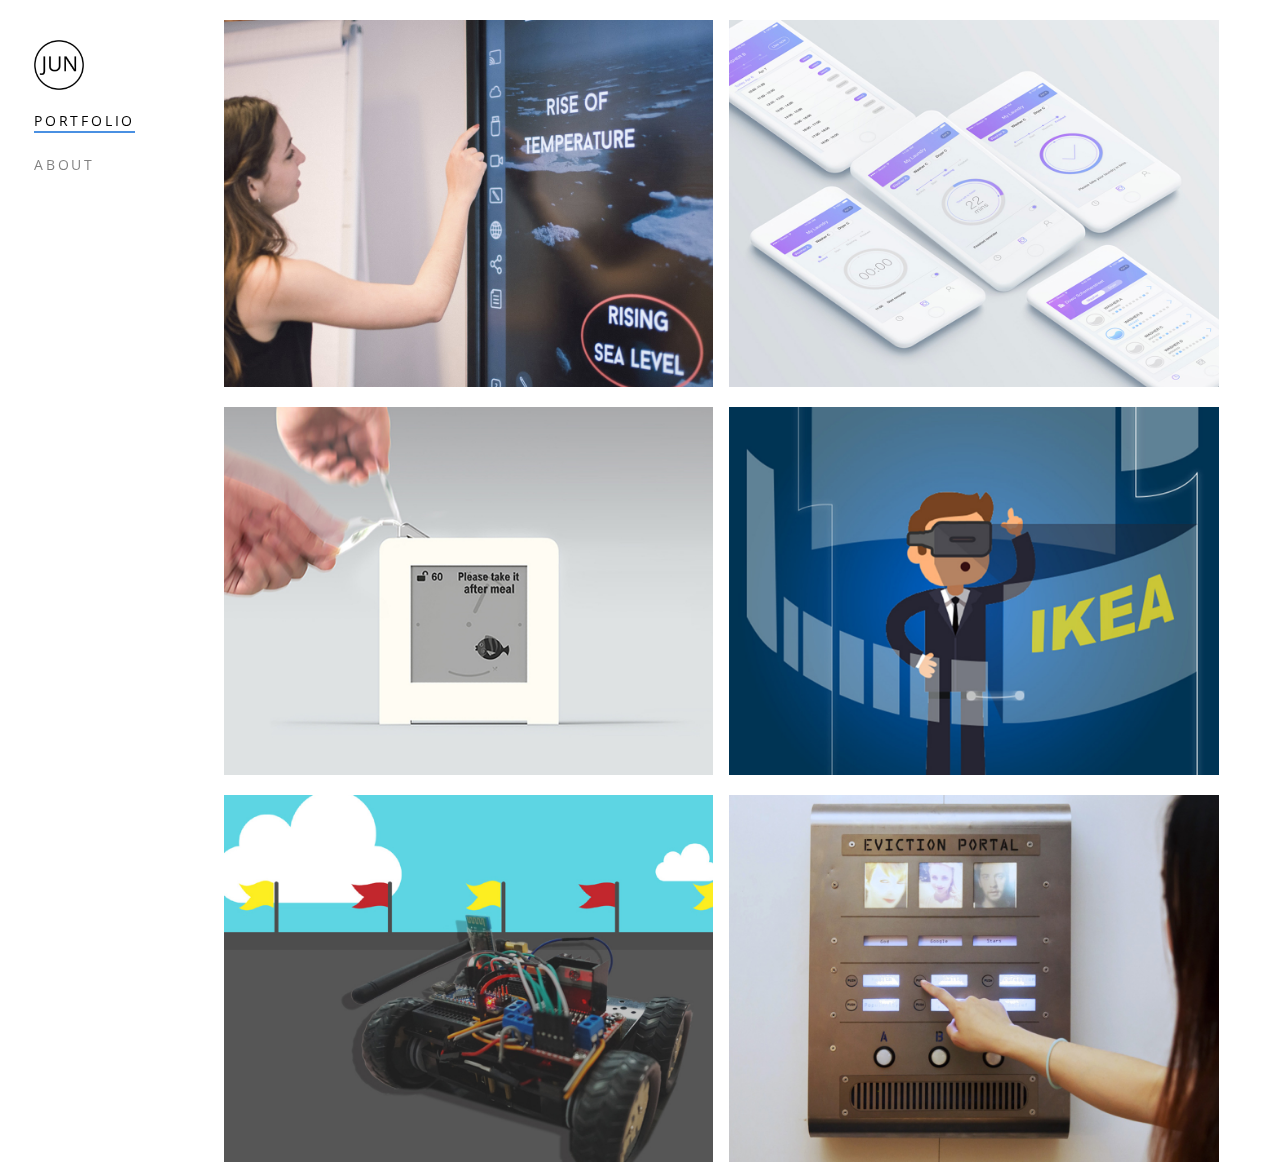
==== commit add7f3b1: "new" ====
--- a/index.html
+++ b/index.html
@@ -59,7 +59,6 @@
                 <ul>
 					<li class="fh5co-active"><a href="index.html">Portfolio</a></li>
 					<li><a href="about.html">About</a></li>
-					<li><a href="portfolio.html">Resume</a></li>	
 				</ul>
 			</nav>
 
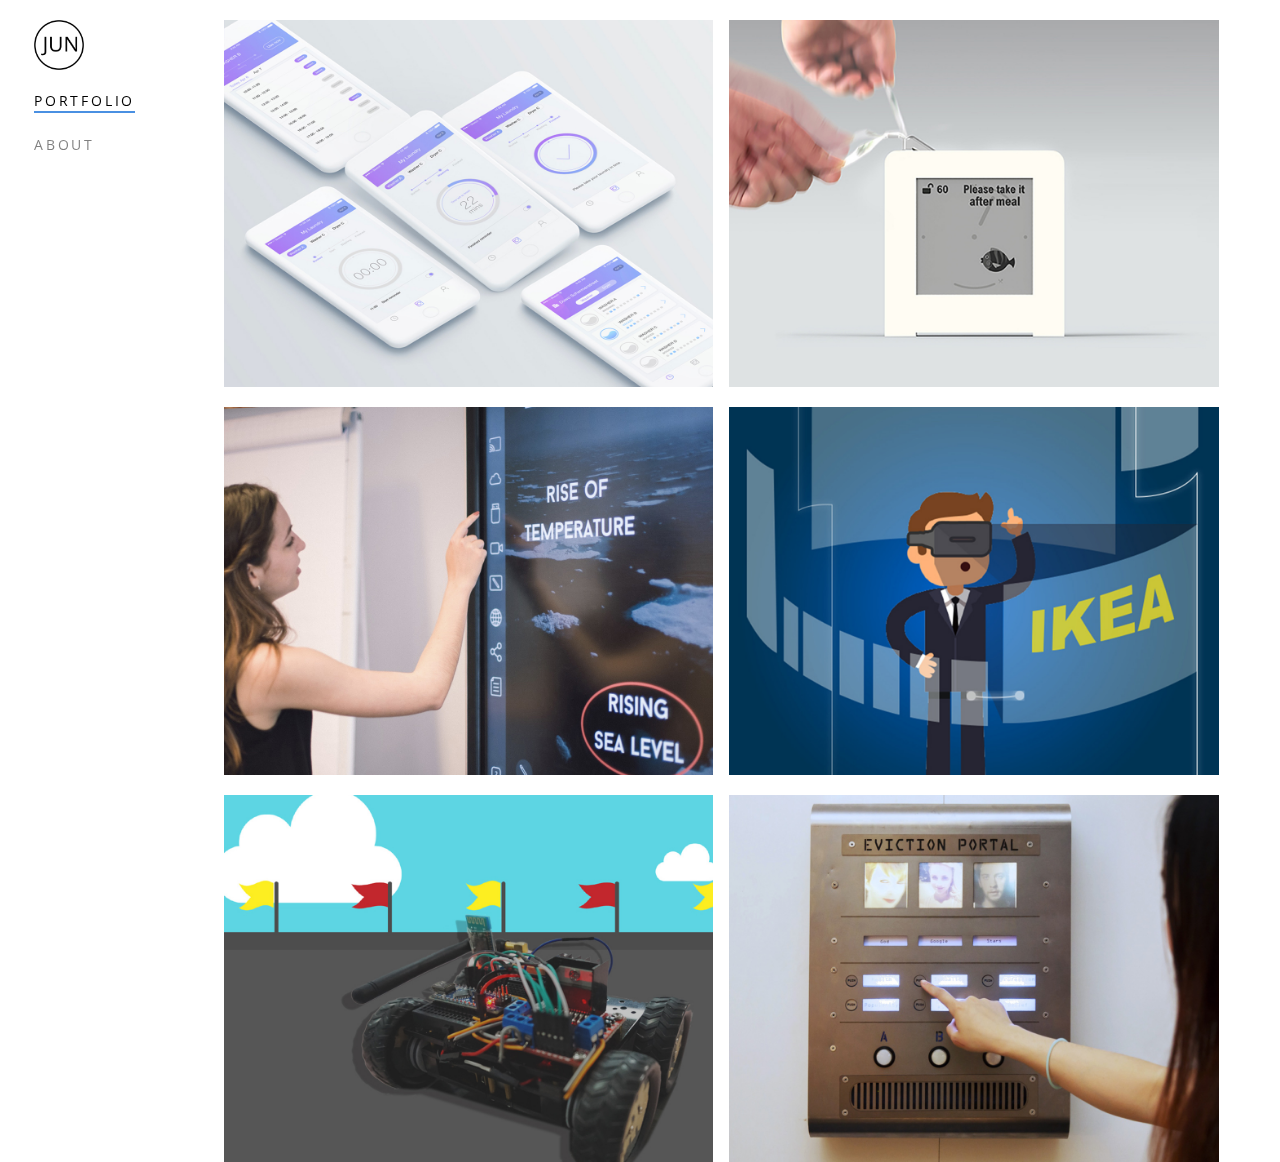
==== commit 9dc2c44e: "yoooyooo" ====
--- a/index.html
+++ b/index.html
@@ -71,24 +71,13 @@
 			<div class="fh5co-wide-content">
 				
 
-                     <div class=" w-1 mar-top-2">
-                        <div class="hovereffect">
-                            <a href="w3present.html">
-                            <img class="img-responsive" src="images/work-3.jpg" alt="work-3">
-                            <div class="overlay">
-                            <h2>The Ominpresent Presenter</h2>
-                            <p  class="mar-top-2">Touchscreen interface design</p>
-                            </div></a></div>                   
-                    </div>               
-				
-                    
 					<div class="w-1 mar-top-2">
 						<div class="hovereffect">
                             <a href="w1laundry.html">
                             <img class="img-responsive" src="images/work-1.jpg" alt="work-1">
                             <div class="overlay">
                             <h2>College Laundrymate</h2>
-                            <p class="mar-top-2">APP interface design</p>
+                            <p class="mar-top-2">APP design, UX & UI Design</p>
                             </div></a></div>          
                     </div>
                     
@@ -102,6 +91,16 @@
                             <p class="mar-top-2">Internet of things, Animation design</p>
                             </div></a></div>                   
                     </div>
+                
+                <div class=" w-1 mar-top-2">
+                        <div class="hovereffect">
+                            <a href="w3present.html">
+                            <img class="img-responsive" src="images/work-3.jpg" alt="work-3">
+                            <div class="overlay">
+                            <h2>The Ominpresent Presenter</h2>
+                            <p  class="mar-top-2">Touchscreen interface design</p>
+                            </div></a></div>                   
+                    </div> 
                     
                     <div class=" w-1 mar-top-2">
                         <div class="hovereffect">
--- a/css/style.css
+++ b/css/style.css
@@ -27,7 +27,7 @@
 
 
 body {
-  font-family: "Open Sans", Arial, sans-serif;
+  font-family: "Open Sans", Roboto, sans-serif;
   font-weight: 300;
   font-size: 16px;
   line-height: 1.6;
@@ -80,14 +80,14 @@
 
 h1, h2 {
   color: #000;
-  font-family: "Open Sans", Arial, sans-serif;
-  font-weight: 600;
+  font-family: "Open Sans",Roboto, sans-serif;
+  font-weight: 400;
   margin: 0 0 30px 0;
 }
 
 h3 {
   color: #000;
-  font-family: "Open Sans", Arial, sans-serif;
+  font-family: "Open Sans",Roboto, sans-serif;
   font-weight: 400;
     text-align: center;
   margin: 0 0 30px 0;   
@@ -95,14 +95,14 @@
 
 h4 {
   color: #000;
-  font-family: "Open Sans", Arial, sans-serif;
+  font-family: "Open Sans",Roboto, sans-serif;
   font-weight: 400;
   margin: 0 0 20px 0;
 }
 
 h5, h6 {
   color: #000;
-  font-family: "Open Sans", Arial, sans-serif;
+  font-family: "Open Sans", Roboto, sans-serif;
   font-weight: 400;
   margin: 0 0 10px 0;
 }
@@ -122,36 +122,36 @@
   border-collapse:collapse;
 }
 #table-requirements tr.p0 td.wide
-{ font-size:14px;
+{ font-size:12px;
+    font-weight: 600;
+  text-align:center;
+  border:1px solid #fff;
+   padding:12px 10px;
+  background-color:#E4E3E6;
+    color: #000;
+   width: 50%;
+}
+#table-requirements tr.p0 td.narrow
+{ font-size:12px;
     font-weight: 600;
   text-align:left;
   border:1px solid #fff;
    padding:12px 10px;
-  background-color:#BBBEBF;
+  background-color:#E9DFFF;
     color: #FFF;
-   width: 46%;
-}
-#table-requirements tr.p0 td.narrow
-{ font-size:14px;
-    font-weight: 600;
-  text-align:left;
-  border:1px solid #fff;
-   padding:12px 10px;
-  background-color:#BBBEBF;
-    color: #FFF;
-   width: 8%;
+   width: 0%;
 }
 
 #table-requirements tr.p1 td
-{ font-size:14px;
+{ font-size:12px;
   text-align:left;
   border:1px solid #fff;
   padding:12px 10px;
-  background-color:#B9DDFC;
+  background-color:#f2f2f2;
 }
 
 #table-requirements tr.p2 td
-{ font-size:14px;
+{ font-size:12px;
   text-align:left;
   border:1px solid #fff;
    padding:12px 10px;
@@ -242,7 +242,7 @@
 
 
 .bttn {
-  font-family: "Open Sans", Arial, sans-serif;
+  font-family: "Open Sans",Roboto, sans-serif;
   font-size: 10px;
   font-weight: 400;
   -webkit-border-radius: 4px;
@@ -292,7 +292,7 @@
   padding: 0;
   color: rgba(0, 0, 0);
   text-transform: uppercase;
-  font-size: 16px;
+  font-size: 14px;
   font-weight: 600;
   letter-spacing: .1em;
 }
@@ -320,13 +320,14 @@
   transition: 0.3s;
   padding: 0px 10px 10px 10px;
   letter-spacing: 0.06em;
-  font-family: "Open Sans", Arial, sans-serif;
+  font-family: "Open Sans",Roboto, sans-serif;
 }
 
 #project-menu ul li a.p-title{
-    font-size: 14px;
-    color: rgba(0, 0, 0, 0.7);
-      font-weight: 600;
+    font-size: 12px;
+    color: rgba(0, 0, 0, 0.6);
+   font-weight: 600;
+    padding: 0px 10px 10px 0px;
 }
 
 #project-menu ul li a:after {
@@ -367,7 +368,7 @@
 }
 
 #fh5co-logo {
-  margin: 20px 0 18px 34px;  
+  margin: 0px 0 18px 34px;  
 }
 
 
@@ -399,7 +400,7 @@
   -o-transition: 0.3s;
   transition: 0.3s;
   padding: 10px 10px;
-  font-family: "Open Sans", Arial, sans-serif;
+  font-family: "Open Sans",Roboto, sans-serif;
 }
 #fh5co-aside #fh5co-main-menu ul li a:after {
   content: "";
@@ -567,7 +568,7 @@
 padding-right:6px;}
 
 
-.title{height:72px;}
+.title{height:64px;}
 
 .pad-2{
      padding: 0 50px 60px 50px;
@@ -669,7 +670,7 @@
 .hovereffect h2 {
   position: relative;
   text-align: center;
-  font-size: 30px;
+  font-size: 32px;
   font-weight: 300;
   color: #FFF;
   margin: 0 0;
@@ -684,7 +685,7 @@
 .hovereffect p {
   color: #FFF;
   text-align: center;
-  font-size: 14px;
+  font-size: 16px;
   font-weight: 300;
   opacity: 0;
   filter: alpha(opacity=0);
@@ -885,7 +886,7 @@
   font-size: 50px;
   display: block;
   color: #fff;
-  font-family: "Open Sans", Arial, sans-serif;
+  font-family: "Open Sans", Roboto, sans-serif;
   width: 100%;
   margin-bottom: .5em;
 }
@@ -893,7 +894,7 @@
   color: #fff;
   text-transform: uppercase;
   font-size: 13px;
-  font-family: "Open Sans", Arial, sans-serif;
+  font-family: "Open Sans", Roboto, sans-serif;
   letter-spacing: 5px;
   margin-bottom: 2em;
   display: block;
